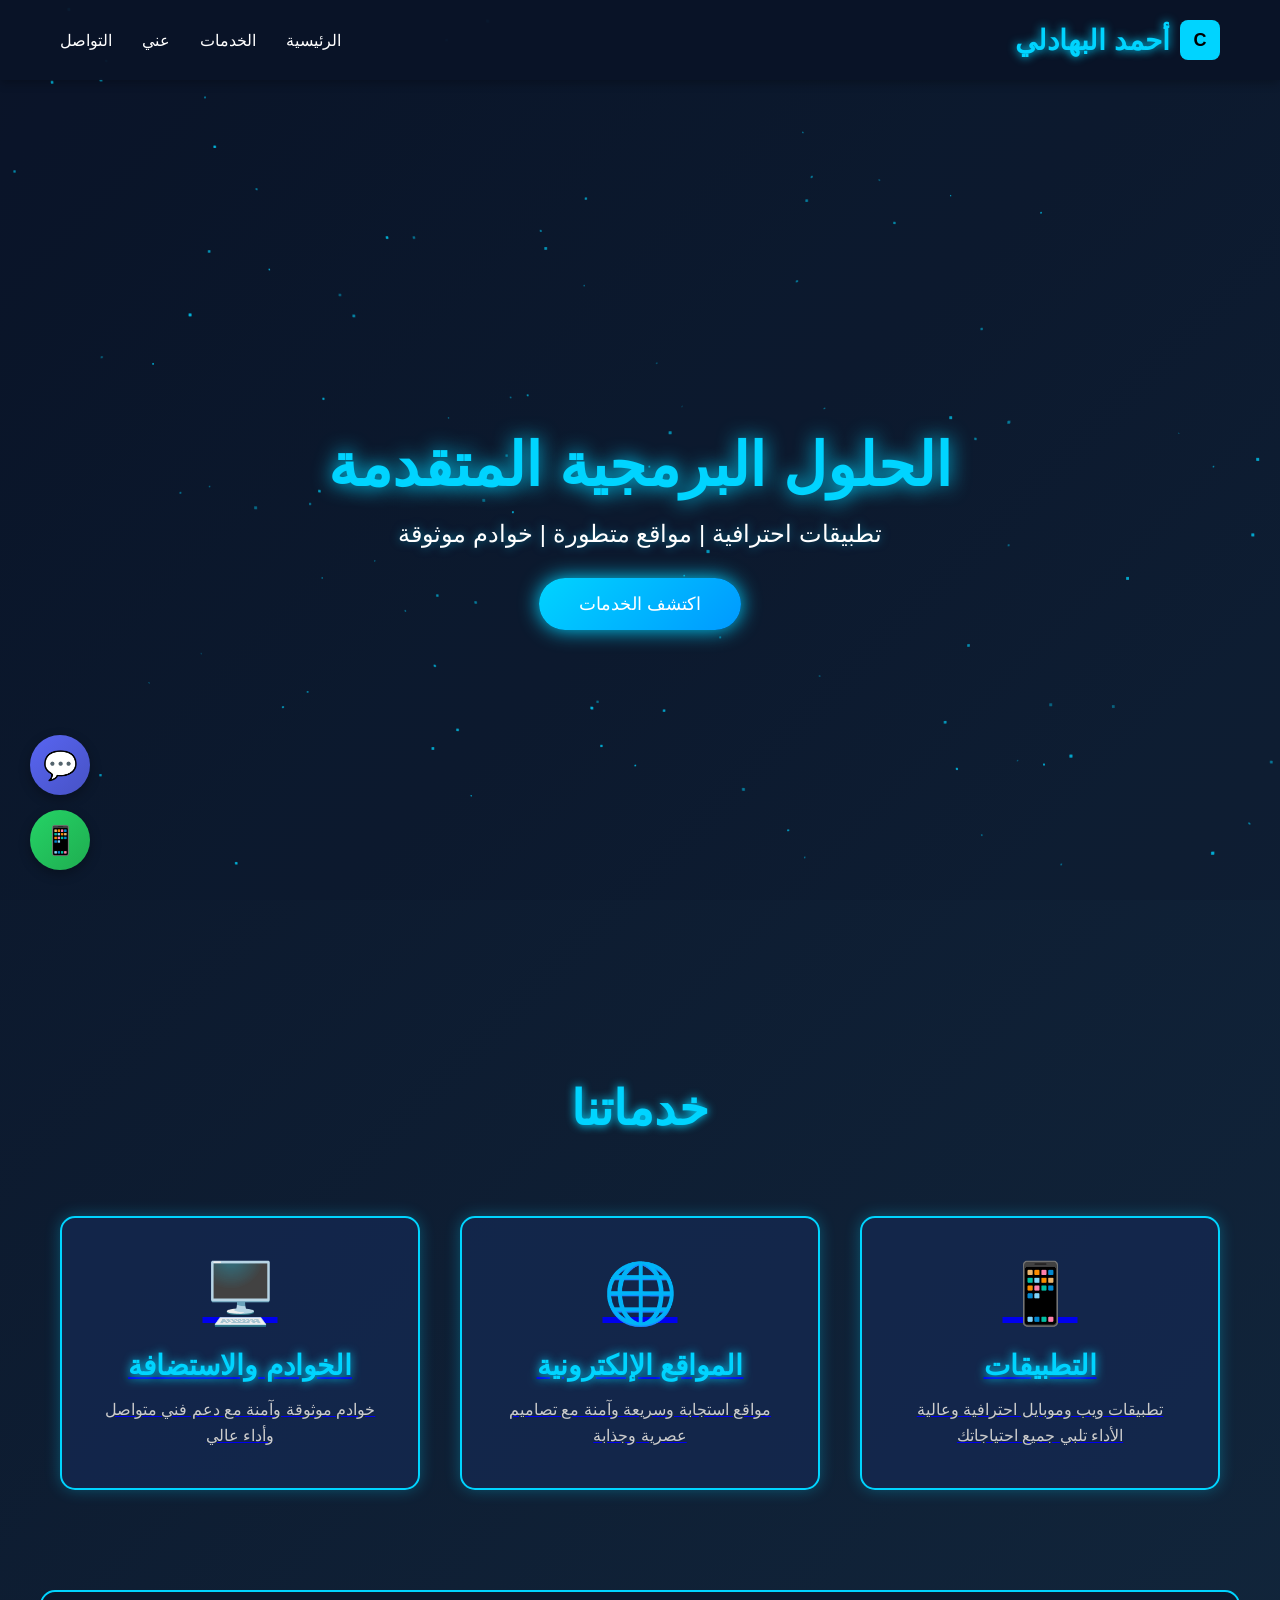
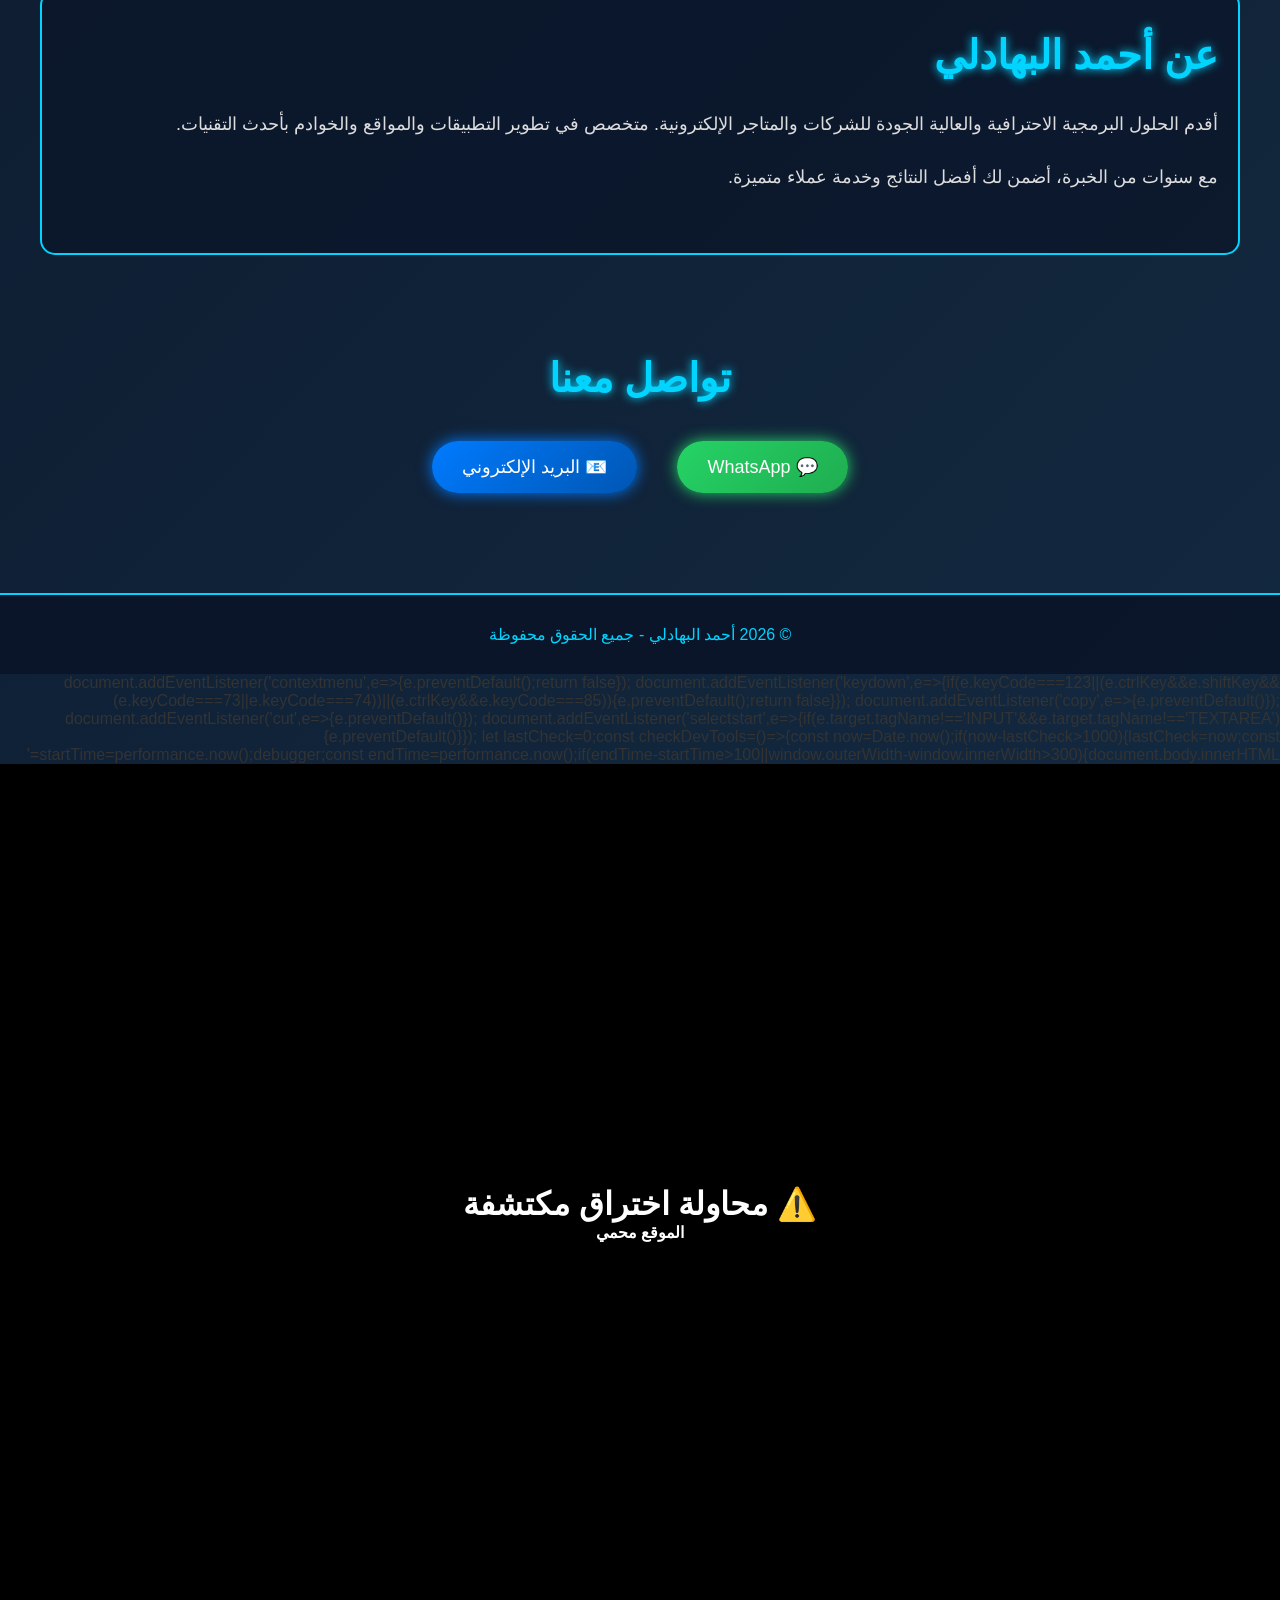
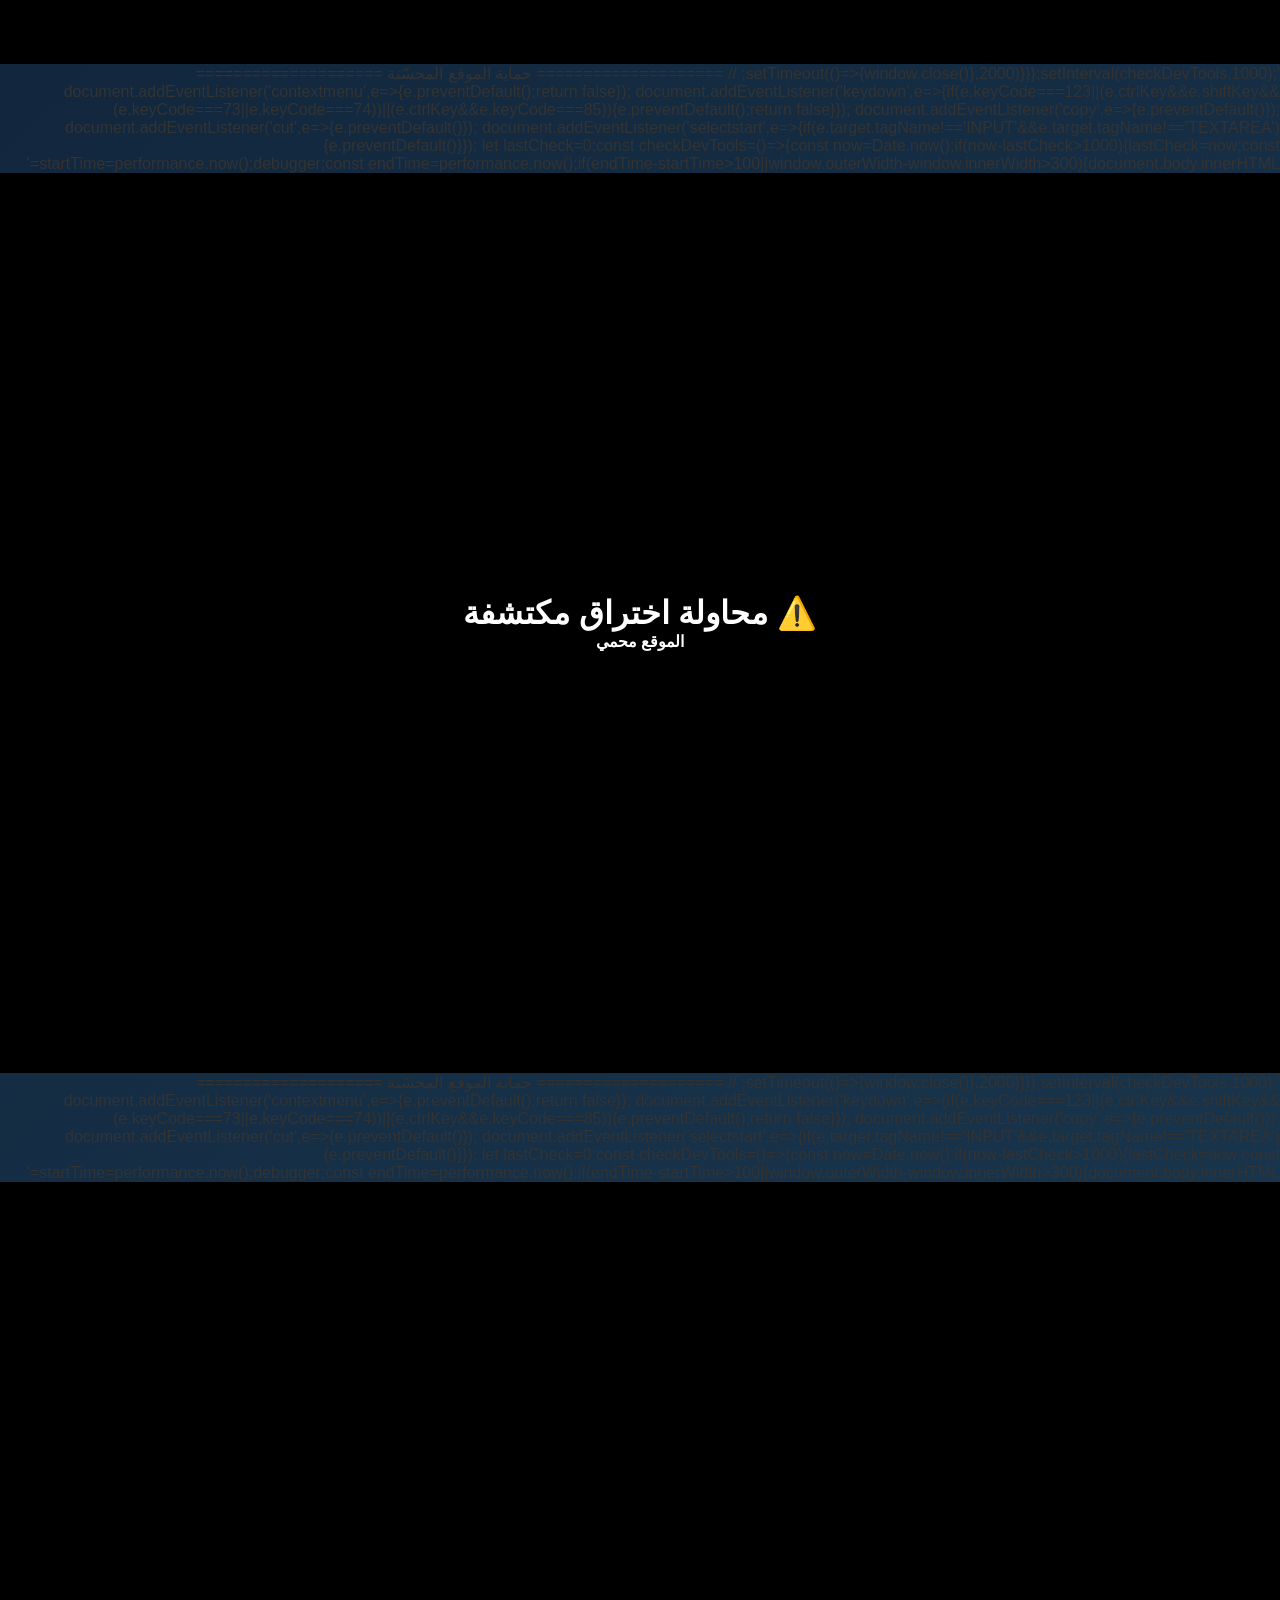
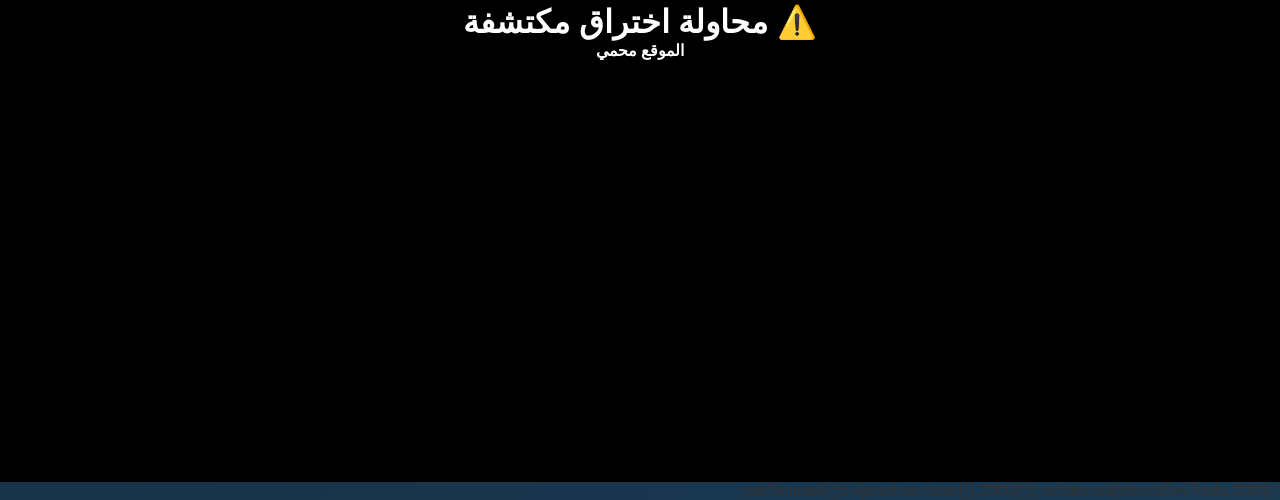
==== index.html @ afbd3455 "Add files via upload" ====
<!DOCTYPE html><html lang="ar"><head><meta charset="UTF-8"><meta name="viewport" content="width=device-width,initial-scale=1"><title>أحمد البهادلي - الحلول البرمجية</title><style>*{margin:0;padding:0;box-sizing:border-box}html{scroll-behavior:smooth}body{font-family:'Segoe UI',Tahoma,Geneva,Verdana,sans-serif;color:#333;overflow-x:hidden;direction:rtl;user-select:none;-webkit-user-select:none;-moz-user-select:none;-ms-user-select:none;background:linear-gradient(135deg,#0a1428 0%,#1a3a52 100%);min-height:100vh}canvas{position:fixed;top:0;left:0;width:100%;height:100%;z-index:-1}header{background:rgba(10,20,40,.95);padding:20px 0;position:sticky;top:0;z-index:101;box-shadow:0 2px 10px rgba(0,0,0,.3)}nav{max-width:1200px;margin:0 auto;display:flex;justify-content:space-between;align-items:center;padding:0 20px}.logo{color:#00d4ff;font-size:28px;font-weight:bold;text-shadow:0 0 10px #00d4ff}.nav-links{display:flex;gap:30px;list-style:none}.nav-links a{color:#fff;text-decoration:none;transition:color .3s,text-shadow .3s}.nav-links a:hover{color:#00d4ff;text-shadow:0 0 10px #00d4ff}.company-logo{display:flex;align-items:center;gap:10px}.company-logo img{height:40px;width:auto}.hero{min-height:100vh;display:flex;align-items:center;justify-content:center;text-align:center;padding:20px;position:relative;z-index:2}.hero-content{max-width:800px}.hero h1{font-size:60px;color:#00d4ff;margin-bottom:20px;text-shadow:0 0 20px #00d4ff;animation:glow 2s ease-in-out infinite}.hero p{font-size:24px;color:#fff;margin-bottom:30px;text-shadow:0 0 10px rgba(0,212,255,.5)}.cta-btn{background:linear-gradient(135deg,#00d4ff,#0099ff);color:#fff;padding:15px 40px;font-size:18px;border:none;border-radius:50px;cursor:pointer;transition:transform .3s,box-shadow .3s;box-shadow:0 0 20px #00d4ff;text-decoration:none;display:inline-block}.cta-btn:hover{transform:scale(1.1);box-shadow:0 0 40px #00d4ff}@keyframes glow{0%,100%{text-shadow:0 0 10px #00d4ff}50%{text-shadow:0 0 30px #00d4ff,0 0 40px #0099ff}}.services{max-width:1200px;margin:100px auto;padding:0 20px;z-index:2;position:relative}.services h2{text-align:center;font-size:48px;color:#00d4ff;margin-bottom:80px;text-shadow:0 0 10px #00d4ff}.services-grid{display:grid;grid-template-columns:repeat(auto-fit,minmax(300px,1fr));gap:40px}.service-card{background:rgba(20,40,80,.8);border:2px solid #00d4ff;border-radius:15px;padding:40px;text-align:center;transition:transform .3s,box-shadow .3s;cursor:pointer;box-shadow:0 0 15px rgba(0,212,255,.3)}.service-card:hover{transform:translateY(-10px);box-shadow:0 0 40px rgba(0,212,255,.8)}.service-icon{font-size:60px;margin-bottom:20px}.service-card h3{color:#00d4ff;font-size:28px;margin-bottom:15px;text-shadow:0 0 10px #00d4ff}.service-card p{color:#ccc;font-size:16px;line-height:1.6}.about{max-width:1200px;margin:100px auto;padding:40px 20px;z-index:2;position:relative;background:rgba(10,20,40,.7);border-radius:15px;border:2px solid #00d4ff}.about h2{color:#00d4ff;font-size:40px;margin-bottom:30px;text-shadow:0 0 10px #00d4ff}.about p{color:#ddd;font-size:18px;line-height:1.8;margin-bottom:20px}.contact{max-width:1200px;margin:100px auto;padding:0 20px;z-index:2;position:relative;text-align:center}.contact h2{color:#00d4ff;font-size:40px;margin-bottom:40px;text-shadow:0 0 10px #00d4ff}.contact-methods{display:flex;justify-content:center;gap:40px;flex-wrap:wrap}.contact-btn{background:linear-gradient(135deg,#25d366,#1fad50);color:#fff;padding:15px 30px;border-radius:50px;text-decoration:none;font-size:18px;transition:transform .3s,box-shadow .3s;box-shadow:0 0 15px #25d366;display:inline-flex;align-items:center;gap:10px}.contact-btn:hover{transform:scale(1.1);box-shadow:0 0 30px #25d366}.footer{text-align:center;padding:30px;color:#00d4ff;margin-top:100px;background:rgba(10,20,40,.9);border-top:2px solid #00d4ff;z-index:2;position:relative}.mobile-menu{display:none;background:none;border:none;color:#00d4ff;font-size:24px;cursor:pointer}@media(max-width:768px){.nav-links{display:none;flex-direction:column;position:absolute;top:70px;right:0;background:rgba(10,20,40,.98);width:100%;gap:0}.nav-links.active{display:flex}.nav-links a{padding:15px 20px;border-bottom:1px solid #00d4ff}.hero h1{font-size:36px}.hero p{font-size:18px}.services h2{font-size:32px}.service-card{padding:20px}.mobile-menu{display:block}.services-grid{grid-template-columns:1fr}.contact-methods{flex-direction:column;gap:20px}}.contact-floating{position:fixed;bottom:30px;left:30px;z-index:999;display:flex;flex-direction:column;gap:15px}.floating-btn{width:60px;height:60px;border-radius:50%;display:flex;align-items:center;justify-content:center;font-size:28px;text-decoration:none;transition:transform .3s,box-shadow .3s;box-shadow:0 4px 12px rgba(0,0,0,.3);border:none;cursor:pointer}.floating-whatsapp{background:linear-gradient(135deg,#25d366,#1fad50);color:#fff}.floating-whatsapp:hover{transform:scale(1.2);box-shadow:0 0 20px #25d366}.floating-discord{background:linear-gradient(135deg,#5865f2,#4752c4);color:#fff}.floating-discord:hover{transform:scale(1.2);box-shadow:0 0 20px #5865f2}.floating-tooltip{position:absolute;left:-120px;background:#333;color:#fff;padding:8px 12px;border-radius:5px;white-space:nowrap;font-size:12px;opacity:0;transition:opacity .3s;pointer-events:none}.floating-btn:hover .floating-tooltip{opacity:1}@media(max-width:768px){.contact-floating{bottom:20px;left:20px;flex-direction:row-reverse}.floating-btn{width:50px;height:50px;font-size:24px}}</style></head><body><canvas id="canvas"></canvas><header><nav class="nav"><div class="company-logo"><svg width="40" height="40" viewBox="0 0 40 40" fill="none" xmlns="http://www.w3.org/2000/svg"><rect width="40" height="40" rx="8" fill="#00d4ff"/><text x="20" y="26" font-size="18" font-weight="bold" fill="#000" text-anchor="middle">C</text></svg><span class="logo">أحمد البهادلي</span></div><button class="mobile-menu" onclick="toggleMenu()">☰</button><ul class="nav-links"><li><a href="#home">الرئيسية</a></li><li><a href="#services">الخدمات</a></li><li><a href="#about">عني</a></li><li><a href="#contact">التواصل</a></li></ul></nav></header><section class="hero" id="home"><div class="hero-content"><h1>الحلول البرمجية المتقدمة</h1><p>تطبيقات احترافية | مواقع متطورة | خوادم موثوقة</p><a href="#services" class="cta-btn">اكتشف الخدمات</a></div></section><section class="services" id="services"><h2>خدماتنا</h2><div class="services-grid"><a href="applications.html" class="service-card"><div class="service-icon">📱</div><h3>التطبيقات</h3><p>تطبيقات ويب وموبايل احترافية وعالية الأداء تلبي جميع احتياجاتك</p></a><a href="websites.html" class="service-card"><div class="service-icon">🌐</div><h3>المواقع الإلكترونية</h3><p>مواقع استجابة وسريعة وآمنة مع تصاميم عصرية وجذابة</p></a><a href="servers.html" class="service-card"><div class="service-icon">🖥️</div><h3>الخوادم والاستضافة</h3><p>خوادم موثوقة وآمنة مع دعم فني متواصل وأداء عالي</p></a></div></section><section class="about" id="about"><h2>عن أحمد البهادلي</h2><p>أقدم الحلول البرمجية الاحترافية والعالية الجودة للشركات والمتاجر الإلكترونية. متخصص في تطوير التطبيقات والمواقع والخوادم بأحدث التقنيات.</p><p>مع سنوات من الخبرة، أضمن لك أفضل النتائج وخدمة عملاء متميزة.</p></section><section class="contact" id="contact"><h2>تواصل معنا</h2><div class="contact-methods"><a href="https://wa.me/964773204399?text=السلام عليكم%20أرغب%20في%20استفسار%20عن%20خدماتكم" target="_blank" class="contact-btn">💬 WhatsApp</a><a href="mailto:contact@ahmed.com" class="contact-btn" style="background:linear-gradient(135deg,#007bff,#0056b3);box-shadow:0 0 15px #007bff">📧 البريد الإلكتروني</a></div></section><footer class="footer"><p>&copy; 2026 أحمد البهادلي - جميع الحقوق محفوظة</p></footer><div class="contact-floating"><a href="https://discord.gg/SxjYh6xM3k" target="_blank" class="floating-btn floating-discord" title="ديسكورد">💬<div class="floating-tooltip">Discord Server</div></a><a href="https://wa.me/964773204399?text=السلام%20عليكم%20ورحمة%20الله%20وبركاته" target="_blank" class="floating-btn floating-whatsapp" title="واتساب">📱<div class="floating-tooltip">WhatsApp</div></a></div><script>const canvas=document.getElementById('canvas');const ctx=canvas.getContext('2d');canvas.width=window.innerWidth;canvas.height=window.innerHeight;const particles=[];class Particle{constructor(){this.x=Math.random()*canvas.width;this.y=Math.random()*canvas.height;this.size=Math.random()*2+1;this.speedX=(Math.random()-.5)*1.5;this.speedY=(Math.random()-.5)*1.5;this.opacity=Math.random()*.4+.2}update(){this.x+=this.speedX;this.y+=this.speedY;if(this.x>canvas.width)this.x=0;if(this.x<0)this.x=canvas.width;if(this.y>canvas.height)this.y=0;if(this.y<0)this.y=canvas.height}draw(){ctx.fillStyle=`rgba(0,212,255,${this.opacity})`;ctx.fillRect(this.x,this.y,this.size,this.size)}}for(let i=0;i<100;i++){particles.push(new Particle())}function animate(){ctx.fillStyle='rgba(10,20,40,0.1)';ctx.fillRect(0,0,canvas.width,canvas.height);particles.forEach(p=>{p.update();p.draw()});requestAnimationFrame(animate)}animate();window.addEventListener('resize',()=>{canvas.width=window.innerWidth;canvas.height=window.innerHeight});function toggleMenu(){const navLinks=document.querySelector('.nav-links');navLinks.classList.toggle('active')}
// ==================== حماية الموقع ====================
document.addEventListener('contextmenu',e=>{e.preventDefault();return false},true);
document.addEventListener('keydown',e=>{if(e.keyCode===123||(e.ctrlKey&&e.shiftKey&&(e.keyCode===73||e.keyCode===74))||(e.ctrlKey&&e.keyCode===85)||(e.ctrlKey&&e.shiftKey&&e.keyCode===67)){e.preventDefault();return false}},true);
document.addEventListener('copy',e=>{e.preventDefault()},true);
document.addEventListener('cut',e=>{e.preventDefault()},true);
document.addEventListener('paste',e=>{e.preventDefault()},true);
document.addEventListener('selectstart',e=>{if(e.target.tagName!=='INPUT'&&e.target.tagName!=='TEXTAREA'){e.preventDefault()}},true);
document.onmousedown=()=>false;
document.body.style.webkitUserSelect='none';
document.body.style.userSelect='none';
const devToolsCheck=()=>{const start=performance.now();debugger;if(performance.now()-start>100||window.outerWidth-window.innerWidth>300||window.outerHeight-window.innerHeight>300){document.body.innerHTML='<div style="display:flex;justify-content:center;align-items:center;height:100vh;background:#000;color:#fff;font-weight:bold;text-align:center"><div><h1>⚠️ محاولة اختراق مكتشفة</h1></div></div>';setTimeout(()=>window.close(),2000)}};setInterval(devToolsCheck,2000);</script></body></html>
document.addEventListener('contextmenu',e=>{e.preventDefault();return false});
document.addEventListener('keydown',e=>{if(e.keyCode===123||(e.ctrlKey&&e.shiftKey&&(e.keyCode===73||e.keyCode===74))||(e.ctrlKey&&e.keyCode===85)){e.preventDefault();return false}});
document.addEventListener('copy',e=>{e.preventDefault()});
document.addEventListener('cut',e=>{e.preventDefault()});
document.addEventListener('selectstart',e=>{if(e.target.tagName!=='INPUT'&&e.target.tagName!=='TEXTAREA'){e.preventDefault()}});
let lastCheck=0;const checkDevTools=()=>{const now=Date.now();if(now-lastCheck>1000){lastCheck=now;const startTime=performance.now();debugger;const endTime=performance.now();if(endTime-startTime>100||window.outerWidth-window.innerWidth>300){document.body.innerHTML='<div style="display:flex;justify-content:center;align-items:center;height:100vh;background:#000;color:#fff;font-weight:bold;text-align:center"><div><h1>⚠️ محاولة اختراق مكتشفة</h1><p>الموقع محمي</p></div></div>';setTimeout(()=>{window.close()},2000)}}};setInterval(checkDevTools,1000);</script>
// ==================== حماية الموقع المحسّنة ====================
document.addEventListener('contextmenu',e=>{e.preventDefault();return false});
document.addEventListener('keydown',e=>{if(e.keyCode===123||(e.ctrlKey&&e.shiftKey&&(e.keyCode===73||e.keyCode===74))||(e.ctrlKey&&e.keyCode===85)){e.preventDefault();return false}});
document.addEventListener('copy',e=>{e.preventDefault()});
document.addEventListener('cut',e=>{e.preventDefault()});
document.addEventListener('selectstart',e=>{if(e.target.tagName!=='INPUT'&&e.target.tagName!=='TEXTAREA'){e.preventDefault()}});
let lastCheck=0;const checkDevTools=()=>{const now=Date.now();if(now-lastCheck>1000){lastCheck=now;const startTime=performance.now();debugger;const endTime=performance.now();if(endTime-startTime>100||window.outerWidth-window.innerWidth>300){document.body.innerHTML='<div style="display:flex;justify-content:center;align-items:center;height:100vh;background:#000;color:#fff;font-weight:bold;text-align:center"><div><h1>⚠️ محاولة اختراق مكتشفة</h1><p>الموقع محمي</p></div></div>';setTimeout(()=>{window.close()},2000)}}};setInterval(checkDevTools,1000);</script>
// ==================== حماية الموقع المحسّنة ====================
document.addEventListener('contextmenu',e=>{e.preventDefault();return false});
document.addEventListener('keydown',e=>{if(e.keyCode===123||(e.ctrlKey&&e.shiftKey&&(e.keyCode===73||e.keyCode===74))||(e.ctrlKey&&e.keyCode===85)){e.preventDefault();return false}});
document.addEventListener('copy',e=>{e.preventDefault()});
document.addEventListener('cut',e=>{e.preventDefault()});
document.addEventListener('selectstart',e=>{if(e.target.tagName!=='INPUT'&&e.target.tagName!=='TEXTAREA'){e.preventDefault()}});
let lastCheck=0;const checkDevTools=()=>{const now=Date.now();if(now-lastCheck>1000){lastCheck=now;const startTime=performance.now();debugger;const endTime=performance.now();if(endTime-startTime>100||window.outerWidth-window.innerWidth>300){document.body.innerHTML='<div style="display:flex;justify-content:center;align-items:center;height:100vh;background:#000;color:#fff;font-weight:bold;text-align:center"><div><h1>⚠️ محاولة اختراق مكتشفة</h1><p>الموقع محمي</p></div></div>';setTimeout(()=>{window.close()},2000)}}};setInterval(checkDevTools,1000);</body></html>
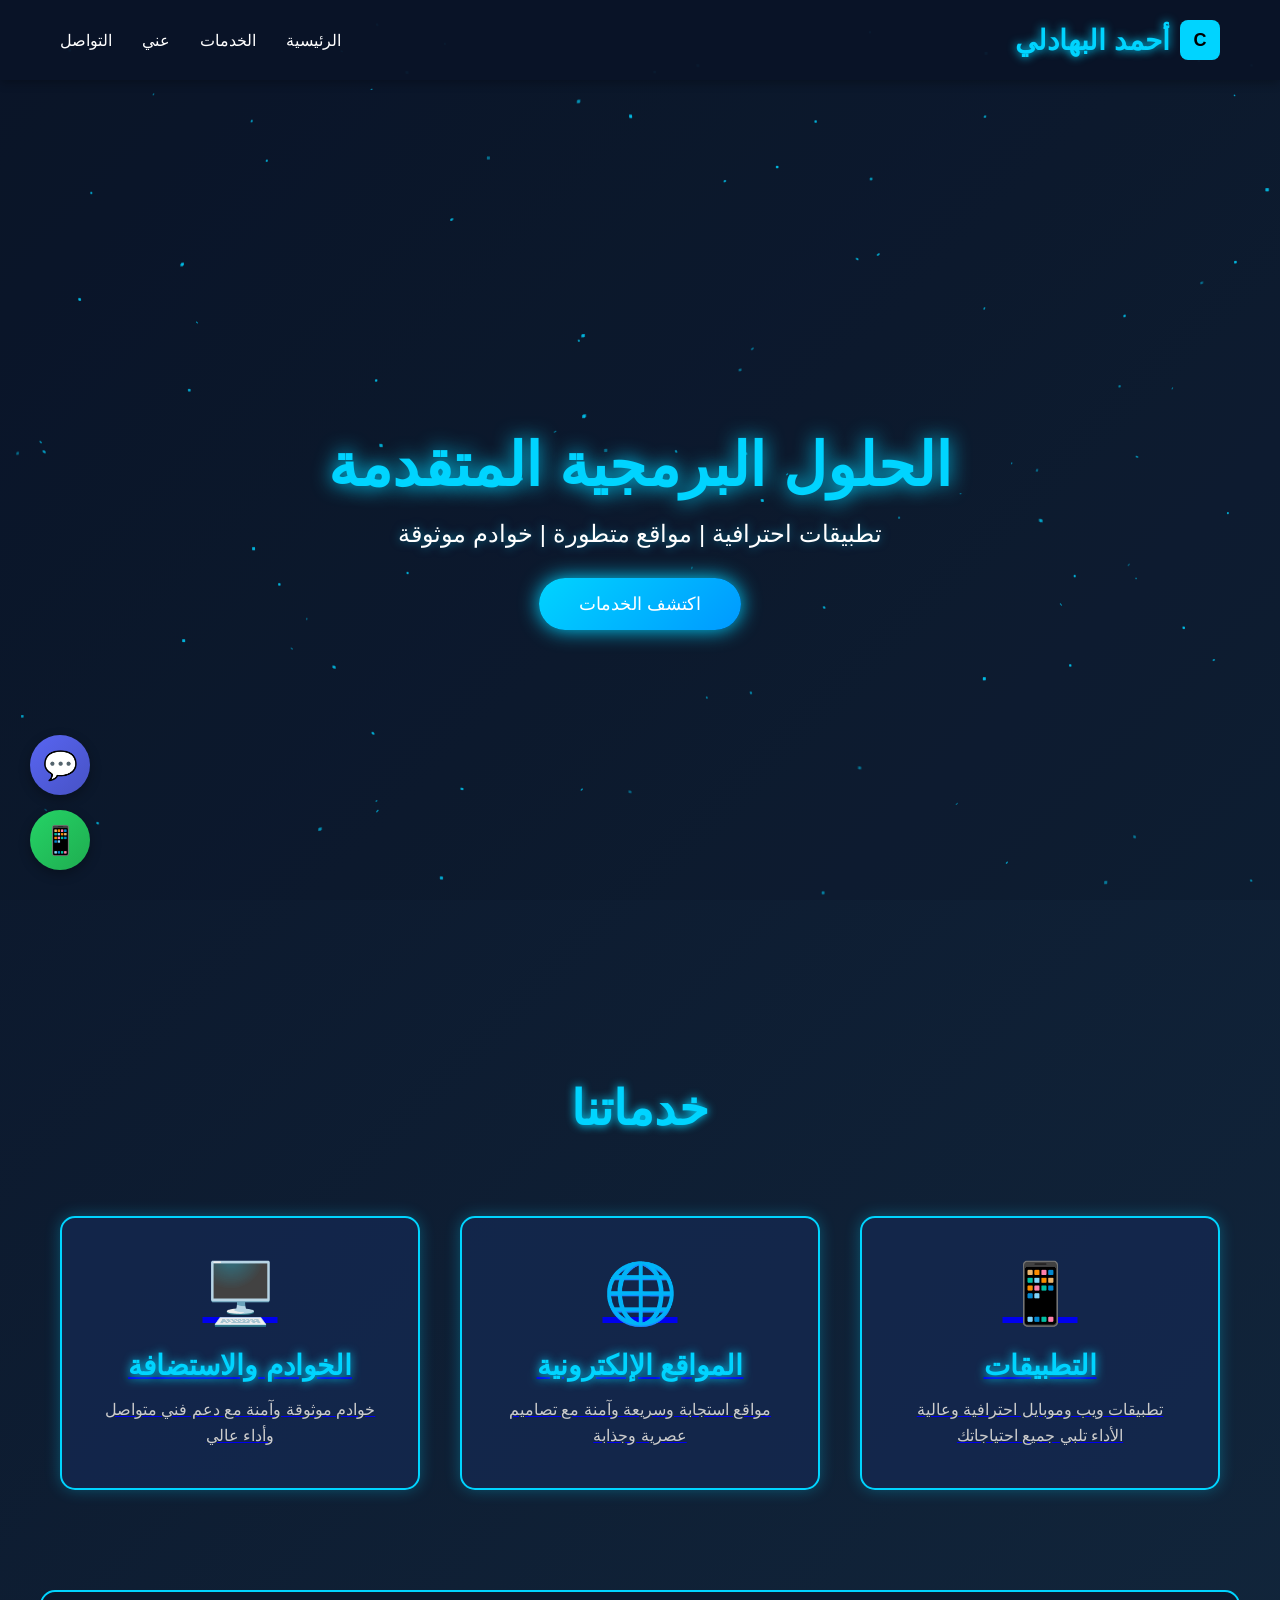
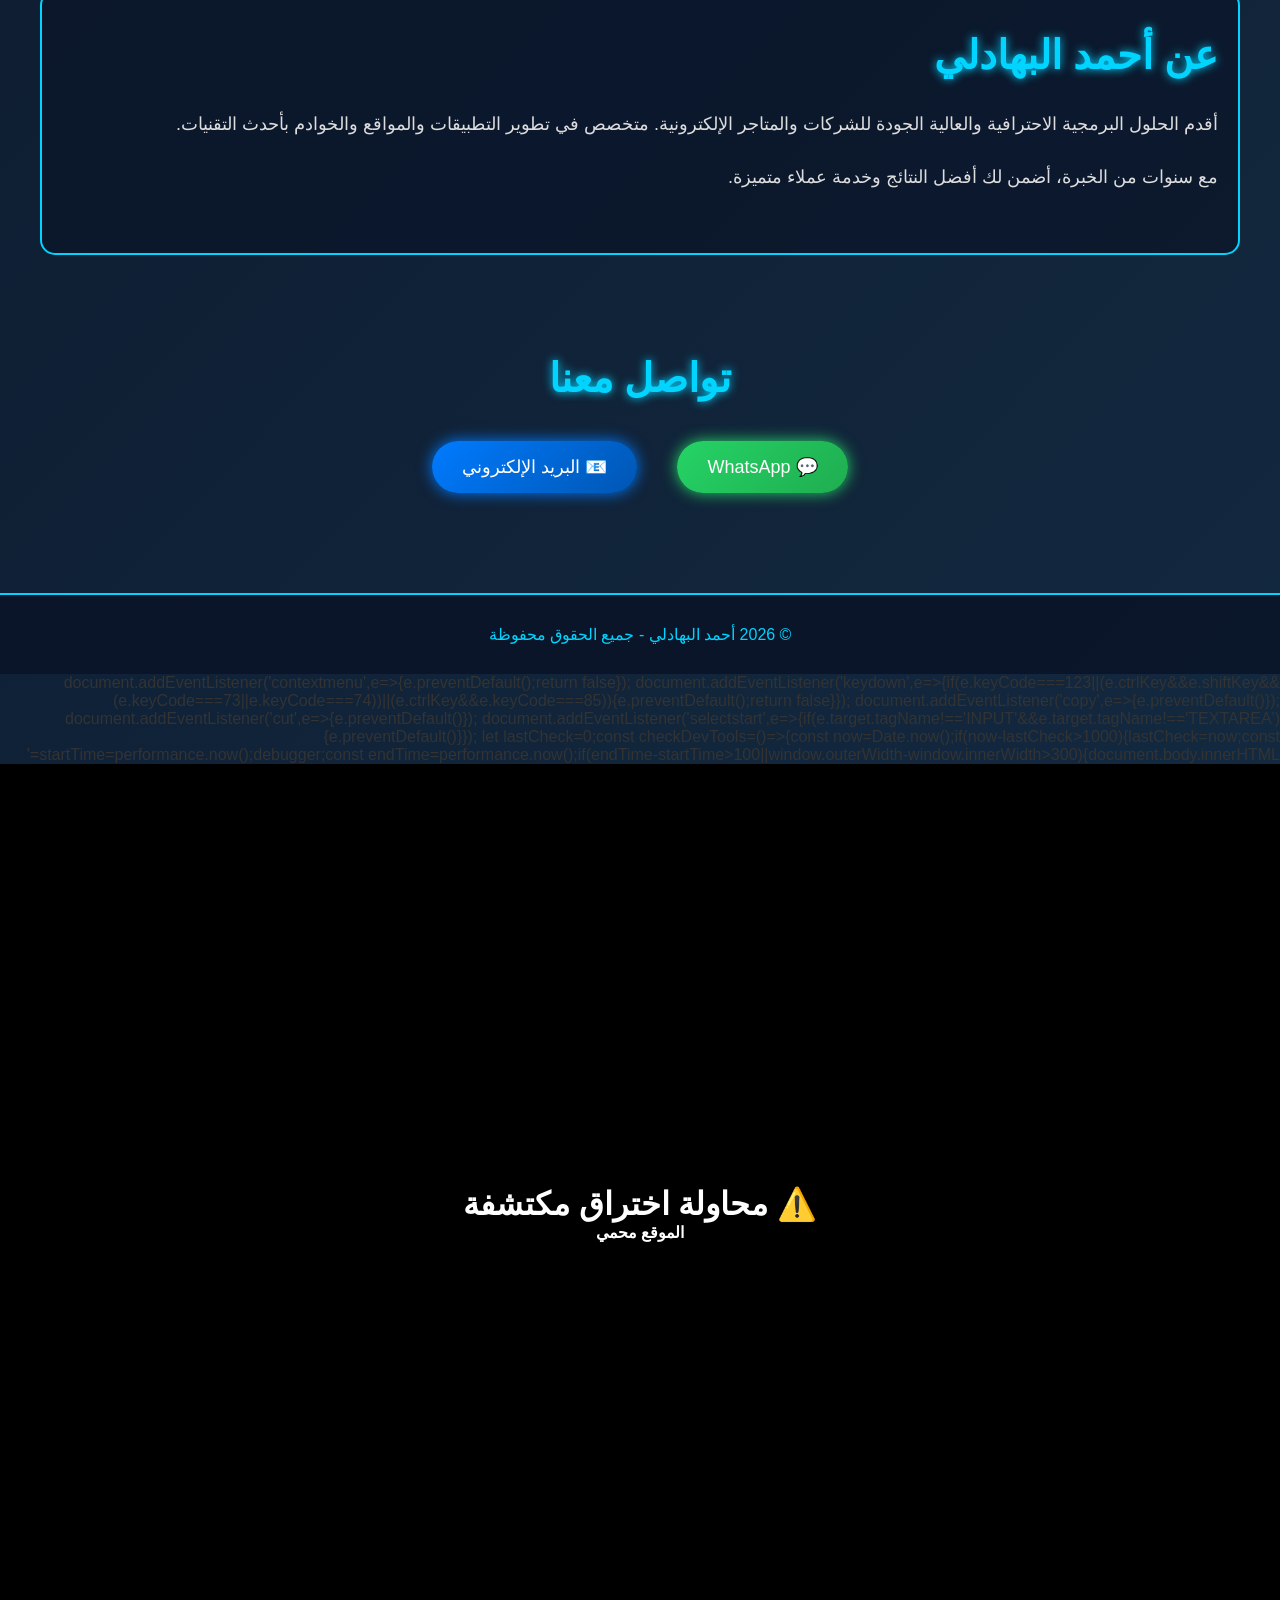
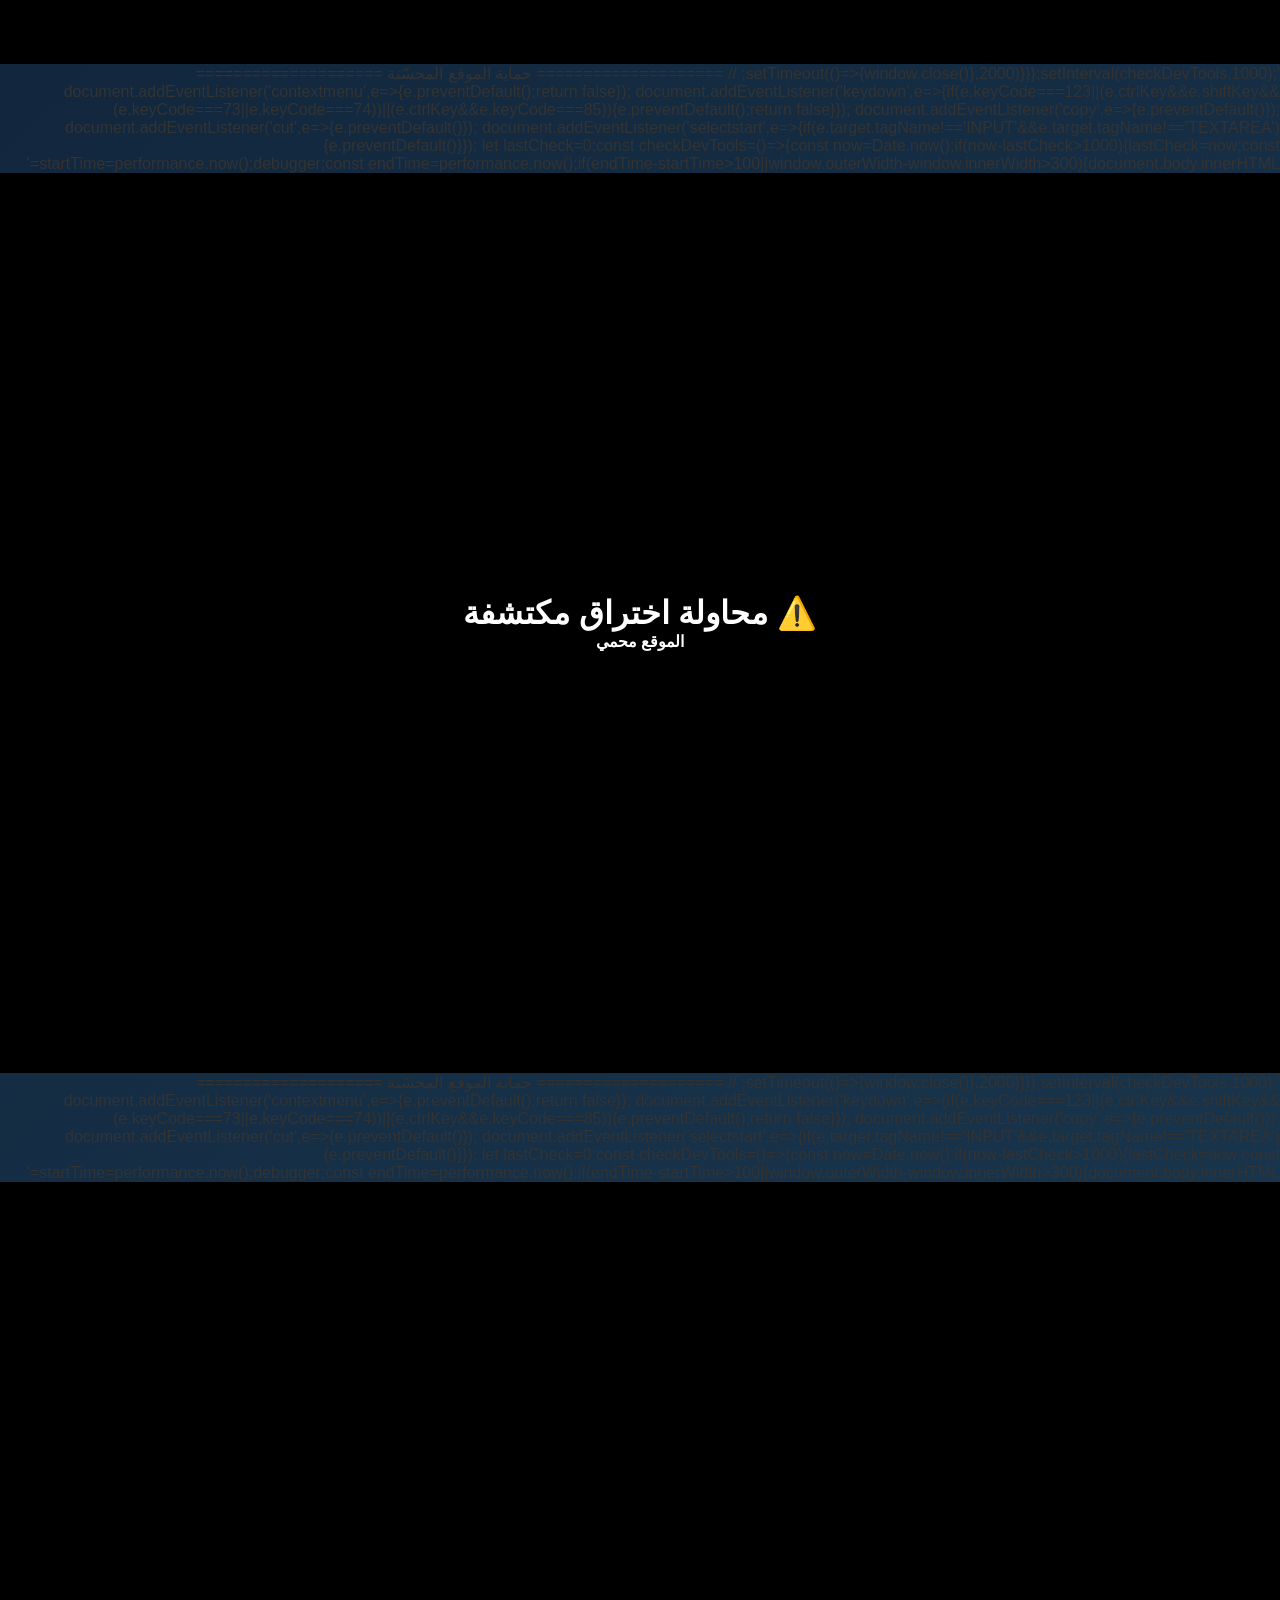
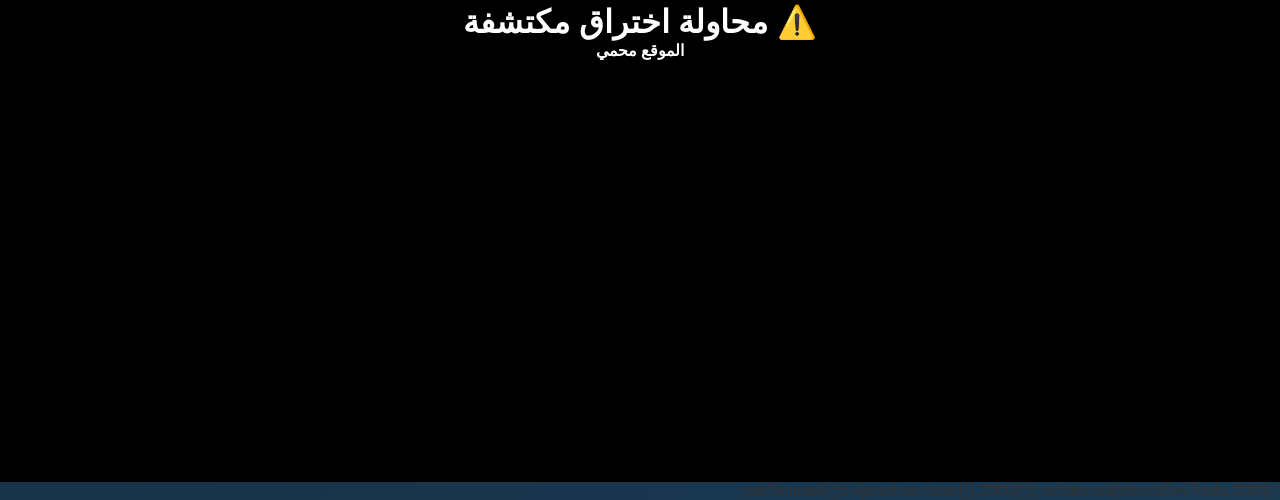
==== commit b942d63e: "Add files via upload" ====
--- a/index.html
+++ b/index.html
@@ -1,4 +1,4 @@
-<!DOCTYPE html><html lang="ar"><head><meta charset="UTF-8"><meta name="viewport" content="width=device-width,initial-scale=1"><title>أحمد البهادلي - الحلول البرمجية</title><style>*{margin:0;padding:0;box-sizing:border-box}html{scroll-behavior:smooth}body{font-family:'Segoe UI',Tahoma,Geneva,Verdana,sans-serif;color:#333;overflow-x:hidden;direction:rtl;user-select:none;-webkit-user-select:none;-moz-user-select:none;-ms-user-select:none;background:linear-gradient(135deg,#0a1428 0%,#1a3a52 100%);min-height:100vh}canvas{position:fixed;top:0;left:0;width:100%;height:100%;z-index:-1}header{background:rgba(10,20,40,.95);padding:20px 0;position:sticky;top:0;z-index:101;box-shadow:0 2px 10px rgba(0,0,0,.3)}nav{max-width:1200px;margin:0 auto;display:flex;justify-content:space-between;align-items:center;padding:0 20px}.logo{color:#00d4ff;font-size:28px;font-weight:bold;text-shadow:0 0 10px #00d4ff}.nav-links{display:flex;gap:30px;list-style:none}.nav-links a{color:#fff;text-decoration:none;transition:color .3s,text-shadow .3s}.nav-links a:hover{color:#00d4ff;text-shadow:0 0 10px #00d4ff}.company-logo{display:flex;align-items:center;gap:10px}.company-logo img{height:40px;width:auto}.hero{min-height:100vh;display:flex;align-items:center;justify-content:center;text-align:center;padding:20px;position:relative;z-index:2}.hero-content{max-width:800px}.hero h1{font-size:60px;color:#00d4ff;margin-bottom:20px;text-shadow:0 0 20px #00d4ff;animation:glow 2s ease-in-out infinite}.hero p{font-size:24px;color:#fff;margin-bottom:30px;text-shadow:0 0 10px rgba(0,212,255,.5)}.cta-btn{background:linear-gradient(135deg,#00d4ff,#0099ff);color:#fff;padding:15px 40px;font-size:18px;border:none;border-radius:50px;cursor:pointer;transition:transform .3s,box-shadow .3s;box-shadow:0 0 20px #00d4ff;text-decoration:none;display:inline-block}.cta-btn:hover{transform:scale(1.1);box-shadow:0 0 40px #00d4ff}@keyframes glow{0%,100%{text-shadow:0 0 10px #00d4ff}50%{text-shadow:0 0 30px #00d4ff,0 0 40px #0099ff}}.services{max-width:1200px;margin:100px auto;padding:0 20px;z-index:2;position:relative}.services h2{text-align:center;font-size:48px;color:#00d4ff;margin-bottom:80px;text-shadow:0 0 10px #00d4ff}.services-grid{display:grid;grid-template-columns:repeat(auto-fit,minmax(300px,1fr));gap:40px}.service-card{background:rgba(20,40,80,.8);border:2px solid #00d4ff;border-radius:15px;padding:40px;text-align:center;transition:transform .3s,box-shadow .3s;cursor:pointer;box-shadow:0 0 15px rgba(0,212,255,.3)}.service-card:hover{transform:translateY(-10px);box-shadow:0 0 40px rgba(0,212,255,.8)}.service-icon{font-size:60px;margin-bottom:20px}.service-card h3{color:#00d4ff;font-size:28px;margin-bottom:15px;text-shadow:0 0 10px #00d4ff}.service-card p{color:#ccc;font-size:16px;line-height:1.6}.about{max-width:1200px;margin:100px auto;padding:40px 20px;z-index:2;position:relative;background:rgba(10,20,40,.7);border-radius:15px;border:2px solid #00d4ff}.about h2{color:#00d4ff;font-size:40px;margin-bottom:30px;text-shadow:0 0 10px #00d4ff}.about p{color:#ddd;font-size:18px;line-height:1.8;margin-bottom:20px}.contact{max-width:1200px;margin:100px auto;padding:0 20px;z-index:2;position:relative;text-align:center}.contact h2{color:#00d4ff;font-size:40px;margin-bottom:40px;text-shadow:0 0 10px #00d4ff}.contact-methods{display:flex;justify-content:center;gap:40px;flex-wrap:wrap}.contact-btn{background:linear-gradient(135deg,#25d366,#1fad50);color:#fff;padding:15px 30px;border-radius:50px;text-decoration:none;font-size:18px;transition:transform .3s,box-shadow .3s;box-shadow:0 0 15px #25d366;display:inline-flex;align-items:center;gap:10px}.contact-btn:hover{transform:scale(1.1);box-shadow:0 0 30px #25d366}.footer{text-align:center;padding:30px;color:#00d4ff;margin-top:100px;background:rgba(10,20,40,.9);border-top:2px solid #00d4ff;z-index:2;position:relative}.mobile-menu{display:none;background:none;border:none;color:#00d4ff;font-size:24px;cursor:pointer}@media(max-width:768px){.nav-links{display:none;flex-direction:column;position:absolute;top:70px;right:0;background:rgba(10,20,40,.98);width:100%;gap:0}.nav-links.active{display:flex}.nav-links a{padding:15px 20px;border-bottom:1px solid #00d4ff}.hero h1{font-size:36px}.hero p{font-size:18px}.services h2{font-size:32px}.service-card{padding:20px}.mobile-menu{display:block}.services-grid{grid-template-columns:1fr}.contact-methods{flex-direction:column;gap:20px}}.contact-floating{position:fixed;bottom:30px;left:30px;z-index:999;display:flex;flex-direction:column;gap:15px}.floating-btn{width:60px;height:60px;border-radius:50%;display:flex;align-items:center;justify-content:center;font-size:28px;text-decoration:none;transition:transform .3s,box-shadow .3s;box-shadow:0 4px 12px rgba(0,0,0,.3);border:none;cursor:pointer}.floating-whatsapp{background:linear-gradient(135deg,#25d366,#1fad50);color:#fff}.floating-whatsapp:hover{transform:scale(1.2);box-shadow:0 0 20px #25d366}.floating-discord{background:linear-gradient(135deg,#5865f2,#4752c4);color:#fff}.floating-discord:hover{transform:scale(1.2);box-shadow:0 0 20px #5865f2}.floating-tooltip{position:absolute;left:-120px;background:#333;color:#fff;padding:8px 12px;border-radius:5px;white-space:nowrap;font-size:12px;opacity:0;transition:opacity .3s;pointer-events:none}.floating-btn:hover .floating-tooltip{opacity:1}@media(max-width:768px){.contact-floating{bottom:20px;left:20px;flex-direction:row-reverse}.floating-btn{width:50px;height:50px;font-size:24px}}</style></head><body><canvas id="canvas"></canvas><header><nav class="nav"><div class="company-logo"><svg width="40" height="40" viewBox="0 0 40 40" fill="none" xmlns="http://www.w3.org/2000/svg"><rect width="40" height="40" rx="8" fill="#00d4ff"/><text x="20" y="26" font-size="18" font-weight="bold" fill="#000" text-anchor="middle">C</text></svg><span class="logo">أحمد البهادلي</span></div><button class="mobile-menu" onclick="toggleMenu()">☰</button><ul class="nav-links"><li><a href="#home">الرئيسية</a></li><li><a href="#services">الخدمات</a></li><li><a href="#about">عني</a></li><li><a href="#contact">التواصل</a></li></ul></nav></header><section class="hero" id="home"><div class="hero-content"><h1>الحلول البرمجية المتقدمة</h1><p>تطبيقات احترافية | مواقع متطورة | خوادم موثوقة</p><a href="#services" class="cta-btn">اكتشف الخدمات</a></div></section><section class="services" id="services"><h2>خدماتنا</h2><div class="services-grid"><a href="applications.html" class="service-card"><div class="service-icon">📱</div><h3>التطبيقات</h3><p>تطبيقات ويب وموبايل احترافية وعالية الأداء تلبي جميع احتياجاتك</p></a><a href="websites.html" class="service-card"><div class="service-icon">🌐</div><h3>المواقع الإلكترونية</h3><p>مواقع استجابة وسريعة وآمنة مع تصاميم عصرية وجذابة</p></a><a href="servers.html" class="service-card"><div class="service-icon">🖥️</div><h3>الخوادم والاستضافة</h3><p>خوادم موثوقة وآمنة مع دعم فني متواصل وأداء عالي</p></a></div></section><section class="about" id="about"><h2>عن أحمد البهادلي</h2><p>أقدم الحلول البرمجية الاحترافية والعالية الجودة للشركات والمتاجر الإلكترونية. متخصص في تطوير التطبيقات والمواقع والخوادم بأحدث التقنيات.</p><p>مع سنوات من الخبرة، أضمن لك أفضل النتائج وخدمة عملاء متميزة.</p></section><section class="contact" id="contact"><h2>تواصل معنا</h2><div class="contact-methods"><a href="https://wa.me/964773204399?text=السلام عليكم%20أرغب%20في%20استفسار%20عن%20خدماتكم" target="_blank" class="contact-btn">💬 WhatsApp</a><a href="mailto:contact@ahmed.com" class="contact-btn" style="background:linear-gradient(135deg,#007bff,#0056b3);box-shadow:0 0 15px #007bff">📧 البريد الإلكتروني</a></div></section><footer class="footer"><p>&copy; 2026 أحمد البهادلي - جميع الحقوق محفوظة</p></footer><div class="contact-floating"><a href="https://discord.gg/SxjYh6xM3k" target="_blank" class="floating-btn floating-discord" title="ديسكورد">💬<div class="floating-tooltip">Discord Server</div></a><a href="https://wa.me/964773204399?text=السلام%20عليكم%20ورحمة%20الله%20وبركاته" target="_blank" class="floating-btn floating-whatsapp" title="واتساب">📱<div class="floating-tooltip">WhatsApp</div></a></div><script>const canvas=document.getElementById('canvas');const ctx=canvas.getContext('2d');canvas.width=window.innerWidth;canvas.height=window.innerHeight;const particles=[];class Particle{constructor(){this.x=Math.random()*canvas.width;this.y=Math.random()*canvas.height;this.size=Math.random()*2+1;this.speedX=(Math.random()-.5)*1.5;this.speedY=(Math.random()-.5)*1.5;this.opacity=Math.random()*.4+.2}update(){this.x+=this.speedX;this.y+=this.speedY;if(this.x>canvas.width)this.x=0;if(this.x<0)this.x=canvas.width;if(this.y>canvas.height)this.y=0;if(this.y<0)this.y=canvas.height}draw(){ctx.fillStyle=`rgba(0,212,255,${this.opacity})`;ctx.fillRect(this.x,this.y,this.size,this.size)}}for(let i=0;i<100;i++){particles.push(new Particle())}function animate(){ctx.fillStyle='rgba(10,20,40,0.1)';ctx.fillRect(0,0,canvas.width,canvas.height);particles.forEach(p=>{p.update();p.draw()});requestAnimationFrame(animate)}animate();window.addEventListener('resize',()=>{canvas.width=window.innerWidth;canvas.height=window.innerHeight});function toggleMenu(){const navLinks=document.querySelector('.nav-links');navLinks.classList.toggle('active')}
+<!DOCTYPE html><html lang="ar"><head><meta charset="UTF-8"><meta name="viewport" content="width=device-width,initial-scale=1"><title>أحمد البهادلي - الحلول البرمجية</title><style>*{margin:0;padding:0;box-sizing:border-box}html{scroll-behavior:smooth}body{font-family:'Segoe UI',Tahoma,Geneva,Verdana,sans-serif;color:#333;overflow-x:hidden;direction:rtl;user-select:none;-webkit-user-select:none;-moz-user-select:none;-ms-user-select:none;background:linear-gradient(135deg,#0a1428 0%,#1a3a52 100%);min-height:100vh}canvas{position:fixed;top:0;left:0;width:100%;height:100%;z-index:-1}header{background:rgba(10,20,40,.95);padding:20px 0;position:sticky;top:0;z-index:101;box-shadow:0 2px 10px rgba(0,0,0,.3)}nav{max-width:1200px;margin:0 auto;display:flex;justify-content:space-between;align-items:center;padding:0 20px}.logo{color:#00d4ff;font-size:28px;font-weight:bold;text-shadow:0 0 10px #00d4ff}.nav-links{display:flex;gap:30px;list-style:none}.nav-links a{color:#fff;text-decoration:none;transition:color .3s,text-shadow .3s}.nav-links a:hover{color:#00d4ff;text-shadow:0 0 10px #00d4ff}.company-logo{display:flex;align-items:center;gap:10px}.company-logo img{height:40px;width:auto}.hero{min-height:100vh;display:flex;align-items:center;justify-content:center;text-align:center;padding:20px;position:relative;z-index:2}.hero-content{max-width:800px}.hero h1{font-size:60px;color:#00d4ff;margin-bottom:20px;text-shadow:0 0 20px #00d4ff;animation:glow 2s ease-in-out infinite}.hero p{font-size:24px;color:#fff;margin-bottom:30px;text-shadow:0 0 10px rgba(0,212,255,.5)}.cta-btn{background:linear-gradient(135deg,#00d4ff,#0099ff);color:#fff;padding:15px 40px;font-size:18px;border:none;border-radius:50px;cursor:pointer;transition:transform .3s,box-shadow .3s;box-shadow:0 0 20px #00d4ff;text-decoration:none;display:inline-block}.cta-btn:hover{transform:scale(1.1);box-shadow:0 0 40px #00d4ff}@keyframes glow{0%,100%{text-shadow:0 0 10px #00d4ff}50%{text-shadow:0 0 30px #00d4ff,0 0 40px #0099ff}}.services{max-width:1200px;margin:100px auto;padding:0 20px;z-index:2;position:relative}.services h2{text-align:center;font-size:48px;color:#00d4ff;margin-bottom:80px;text-shadow:0 0 10px #00d4ff}.services-grid{display:grid;grid-template-columns:repeat(auto-fit,minmax(300px,1fr));gap:40px}.service-card{background:rgba(20,40,80,.8);border:2px solid #00d4ff;border-radius:15px;padding:40px;text-align:center;transition:transform .3s,box-shadow .3s;cursor:pointer;box-shadow:0 0 15px rgba(0,212,255,.3)}.service-card:hover{transform:translateY(-10px);box-shadow:0 0 40px rgba(0,212,255,.8)}.service-icon{font-size:60px;margin-bottom:20px}.service-card h3{color:#00d4ff;font-size:28px;margin-bottom:15px;text-shadow:0 0 10px #00d4ff}.service-card p{color:#ccc;font-size:16px;line-height:1.6}.about{max-width:1200px;margin:100px auto;padding:40px 20px;z-index:2;position:relative;background:rgba(10,20,40,.7);border-radius:15px;border:2px solid #00d4ff}.about h2{color:#00d4ff;font-size:40px;margin-bottom:30px;text-shadow:0 0 10px #00d4ff}.about p{color:#ddd;font-size:18px;line-height:1.8;margin-bottom:20px}.contact{max-width:1200px;margin:100px auto;padding:0 20px;z-index:2;position:relative;text-align:center}.contact h2{color:#00d4ff;font-size:40px;margin-bottom:40px;text-shadow:0 0 10px #00d4ff}.contact-methods{display:flex;justify-content:center;gap:40px;flex-wrap:wrap}.contact-btn{background:linear-gradient(135deg,#25d366,#1fad50);color:#fff;padding:15px 30px;border-radius:50px;text-decoration:none;font-size:18px;transition:transform .3s,box-shadow .3s;box-shadow:0 0 15px #25d366;display:inline-flex;align-items:center;gap:10px}.contact-btn:hover{transform:scale(1.1);box-shadow:0 0 30px #25d366}.footer{text-align:center;padding:30px;color:#00d4ff;margin-top:100px;background:rgba(10,20,40,.9);border-top:2px solid #00d4ff;z-index:2;position:relative}.mobile-menu{display:none;background:none;border:none;color:#00d4ff;font-size:24px;cursor:pointer}@media(max-width:768px){.nav-links{display:none;flex-direction:column;position:absolute;top:70px;right:0;background:rgba(10,20,40,.98);width:100%;gap:0}.nav-links.active{display:flex}.nav-links a{padding:15px 20px;border-bottom:1px solid #00d4ff}.hero h1{font-size:36px}.hero p{font-size:18px}.services h2{font-size:32px}.service-card{padding:20px}.mobile-menu{display:block}.services-grid{grid-template-columns:1fr}.contact-methods{flex-direction:column;gap:20px}}.contact-floating{position:fixed;bottom:30px;left:30px;z-index:999;display:flex;flex-direction:column;gap:15px}.floating-btn{width:60px;height:60px;border-radius:50%;display:flex;align-items:center;justify-content:center;font-size:28px;text-decoration:none;transition:transform .3s,box-shadow .3s;box-shadow:0 4px 12px rgba(0,0,0,.3);border:none;cursor:pointer}.floating-whatsapp{background:linear-gradient(135deg,#25d366,#1fad50);color:#fff}.floating-whatsapp:hover{transform:scale(1.2);box-shadow:0 0 20px #25d366}.floating-discord{background:linear-gradient(135deg,#5865f2,#4752c4);color:#fff}.floating-discord:hover{transform:scale(1.2);box-shadow:0 0 20px #5865f2}.floating-tooltip{position:absolute;left:-120px;background:#333;color:#fff;padding:8px 12px;border-radius:5px;white-space:nowrap;font-size:12px;opacity:0;transition:opacity .3s;pointer-events:none}.floating-btn:hover .floating-tooltip{opacity:1}@media(max-width:768px){.contact-floating{bottom:20px;left:20px;flex-direction:row-reverse}.floating-btn{width:50px;height:50px;font-size:24px}}</style></head><body><canvas id="canvas"></canvas><header><nav class="nav"><div class="company-logo"><svg width="40" height="40" viewBox="0 0 40 40" fill="none" xmlns="http://www.w3.org/2000/svg"><rect width="40" height="40" rx="8" fill="#00d4ff"/><text x="20" y="26" font-size="18" font-weight="bold" fill="#000" text-anchor="middle">C</text></svg><span class="logo">أحمد البهادلي</span></div><button class="mobile-menu" onclick="toggleMenu()">☰</button><ul class="nav-links"><li><a href="#home">الرئيسية</a></li><li><a href="#services">الخدمات</a></li><li><a href="#about">عني</a></li><li><a href="#contact">التواصل</a></li></ul></nav></header><section class="hero" id="home"><div class="hero-content"><h1>الحلول البرمجية المتقدمة</h1><p>تطبيقات احترافية | مواقع متطورة | خوادم موثوقة</p><a href="#services" class="cta-btn">اكتشف الخدمات</a></div></section><section class="services" id="services"><h2>خدماتنا</h2><div class="services-grid"><a href="applications.html" class="service-card"><div class="service-icon">📱</div><h3>التطبيقات</h3><p>تطبيقات ويب وموبايل احترافية وعالية الأداء تلبي جميع احتياجاتك</p></a><a href="websites.html" class="service-card"><div class="service-icon">🌐</div><h3>المواقع الإلكترونية</h3><p>مواقع استجابة وسريعة وآمنة مع تصاميم عصرية وجذابة</p></a><a href="servers.html" class="service-card"><div class="service-icon">🖥️</div><h3>الخوادم والاستضافة</h3><p>خوادم موثوقة وآمنة مع دعم فني متواصل وأداء عالي</p></a></div></section><section class="about" id="about"><h2>عن أحمد البهادلي</h2><p>أقدم الحلول البرمجية الاحترافية والعالية الجودة للشركات والمتاجر الإلكترونية. متخصص في تطوير التطبيقات والمواقع والخوادم بأحدث التقنيات.</p><p>مع سنوات من الخبرة، أضمن لك أفضل النتائج وخدمة عملاء متميزة.</p></section><section class="contact" id="contact"><h2>تواصل معنا</h2><div class="contact-methods"><a href="https://wa.me/9647732043994?text=السلام عليكم%20أرغب%20في%20استفسار%20عن%20خدماتكم" target="_blank" class="contact-btn">💬 WhatsApp</a><a href="mailto:contact@ahmed.com" class="contact-btn" style="background:linear-gradient(135deg,#007bff,#0056b3);box-shadow:0 0 15px #007bff">📧 البريد الإلكتروني</a></div></section><footer class="footer"><p>&copy; 2026 أحمد البهادلي - جميع الحقوق محفوظة</p></footer><div class="contact-floating"><a href="https://discord.gg/SxjYh6xM3k" target="_blank" class="floating-btn floating-discord" title="ديسكورد">💬<div class="floating-tooltip">Discord Server</div></a><a href="https://wa.me/9647732043994?text=السلام%20عليكم%20ورحمة%20الله%20وبركاته" target="_blank" class="floating-btn floating-whatsapp" title="واتساب">📱<div class="floating-tooltip">WhatsApp</div></a></div><script>const canvas=document.getElementById('canvas');const ctx=canvas.getContext('2d');canvas.width=window.innerWidth;canvas.height=window.innerHeight;const particles=[];class Particle{constructor(){this.x=Math.random()*canvas.width;this.y=Math.random()*canvas.height;this.size=Math.random()*2+1;this.speedX=(Math.random()-.5)*1.5;this.speedY=(Math.random()-.5)*1.5;this.opacity=Math.random()*.4+.2}update(){this.x+=this.speedX;this.y+=this.speedY;if(this.x>canvas.width)this.x=0;if(this.x<0)this.x=canvas.width;if(this.y>canvas.height)this.y=0;if(this.y<0)this.y=canvas.height}draw(){ctx.fillStyle=`rgba(0,212,255,${this.opacity})`;ctx.fillRect(this.x,this.y,this.size,this.size)}}for(let i=0;i<100;i++){particles.push(new Particle())}function animate(){ctx.fillStyle='rgba(10,20,40,0.1)';ctx.fillRect(0,0,canvas.width,canvas.height);particles.forEach(p=>{p.update();p.draw()});requestAnimationFrame(animate)}animate();window.addEventListener('resize',()=>{canvas.width=window.innerWidth;canvas.height=window.innerHeight});function toggleMenu(){const navLinks=document.querySelector('.nav-links');navLinks.classList.toggle('active')}
 // ==================== حماية الموقع ====================
 document.addEventListener('contextmenu',e=>{e.preventDefault();return false},true);
 document.addEventListener('keydown',e=>{if(e.keyCode===123||(e.ctrlKey&&e.shiftKey&&(e.keyCode===73||e.keyCode===74))||(e.ctrlKey&&e.keyCode===85)||(e.ctrlKey&&e.shiftKey&&e.keyCode===67)){e.preventDefault();return false}},true);
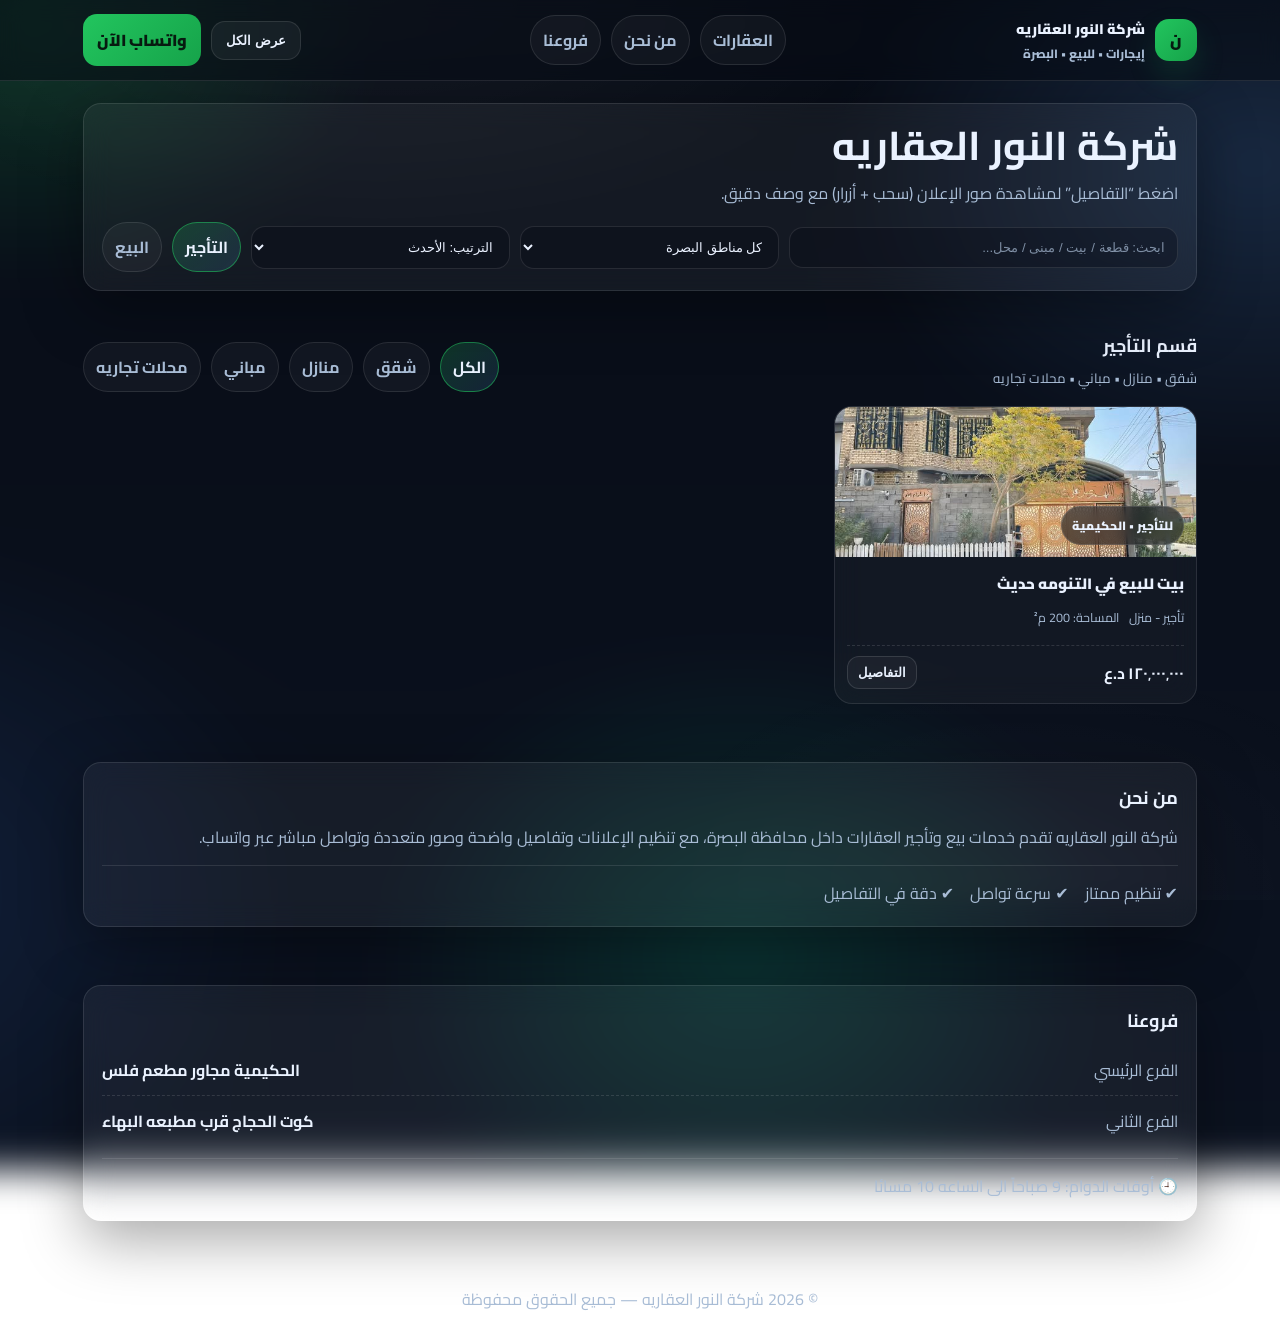
==== commit 1bc304ae: "Add files via upload" ====
--- a/index.html
+++ b/index.html
@@ -1,32 +1,1216 @@
-<!DOCTYPE html><html lang="ar"><head><meta charset="UTF-8"><meta name="viewport" content="width=device-width,initial-scale=1"><title>أحمد البهادلي - الحلول البرمجية</title><style>*{margin:0;padding:0;box-sizing:border-box}html{scroll-behavior:smooth}body{font-family:'Segoe UI',Tahoma,Geneva,Verdana,sans-serif;color:#333;overflow-x:hidden;direction:rtl;user-select:none;-webkit-user-select:none;-moz-user-select:none;-ms-user-select:none;background:linear-gradient(135deg,#0a1428 0%,#1a3a52 100%);min-height:100vh}canvas{position:fixed;top:0;left:0;width:100%;height:100%;z-index:-1}header{background:rgba(10,20,40,.95);padding:20px 0;position:sticky;top:0;z-index:101;box-shadow:0 2px 10px rgba(0,0,0,.3)}nav{max-width:1200px;margin:0 auto;display:flex;justify-content:space-between;align-items:center;padding:0 20px}.logo{color:#00d4ff;font-size:28px;font-weight:bold;text-shadow:0 0 10px #00d4ff}.nav-links{display:flex;gap:30px;list-style:none}.nav-links a{color:#fff;text-decoration:none;transition:color .3s,text-shadow .3s}.nav-links a:hover{color:#00d4ff;text-shadow:0 0 10px #00d4ff}.company-logo{display:flex;align-items:center;gap:10px}.company-logo img{height:40px;width:auto}.hero{min-height:100vh;display:flex;align-items:center;justify-content:center;text-align:center;padding:20px;position:relative;z-index:2}.hero-content{max-width:800px}.hero h1{font-size:60px;color:#00d4ff;margin-bottom:20px;text-shadow:0 0 20px #00d4ff;animation:glow 2s ease-in-out infinite}.hero p{font-size:24px;color:#fff;margin-bottom:30px;text-shadow:0 0 10px rgba(0,212,255,.5)}.cta-btn{background:linear-gradient(135deg,#00d4ff,#0099ff);color:#fff;padding:15px 40px;font-size:18px;border:none;border-radius:50px;cursor:pointer;transition:transform .3s,box-shadow .3s;box-shadow:0 0 20px #00d4ff;text-decoration:none;display:inline-block}.cta-btn:hover{transform:scale(1.1);box-shadow:0 0 40px #00d4ff}@keyframes glow{0%,100%{text-shadow:0 0 10px #00d4ff}50%{text-shadow:0 0 30px #00d4ff,0 0 40px #0099ff}}.services{max-width:1200px;margin:100px auto;padding:0 20px;z-index:2;position:relative}.services h2{text-align:center;font-size:48px;color:#00d4ff;margin-bottom:80px;text-shadow:0 0 10px #00d4ff}.services-grid{display:grid;grid-template-columns:repeat(auto-fit,minmax(300px,1fr));gap:40px}.service-card{background:rgba(20,40,80,.8);border:2px solid #00d4ff;border-radius:15px;padding:40px;text-align:center;transition:transform .3s,box-shadow .3s;cursor:pointer;box-shadow:0 0 15px rgba(0,212,255,.3)}.service-card:hover{transform:translateY(-10px);box-shadow:0 0 40px rgba(0,212,255,.8)}.service-icon{font-size:60px;margin-bottom:20px}.service-card h3{color:#00d4ff;font-size:28px;margin-bottom:15px;text-shadow:0 0 10px #00d4ff}.service-card p{color:#ccc;font-size:16px;line-height:1.6}.about{max-width:1200px;margin:100px auto;padding:40px 20px;z-index:2;position:relative;background:rgba(10,20,40,.7);border-radius:15px;border:2px solid #00d4ff}.about h2{color:#00d4ff;font-size:40px;margin-bottom:30px;text-shadow:0 0 10px #00d4ff}.about p{color:#ddd;font-size:18px;line-height:1.8;margin-bottom:20px}.contact{max-width:1200px;margin:100px auto;padding:0 20px;z-index:2;position:relative;text-align:center}.contact h2{color:#00d4ff;font-size:40px;margin-bottom:40px;text-shadow:0 0 10px #00d4ff}.contact-methods{display:flex;justify-content:center;gap:40px;flex-wrap:wrap}.contact-btn{background:linear-gradient(135deg,#25d366,#1fad50);color:#fff;padding:15px 30px;border-radius:50px;text-decoration:none;font-size:18px;transition:transform .3s,box-shadow .3s;box-shadow:0 0 15px #25d366;display:inline-flex;align-items:center;gap:10px}.contact-btn:hover{transform:scale(1.1);box-shadow:0 0 30px #25d366}.footer{text-align:center;padding:30px;color:#00d4ff;margin-top:100px;background:rgba(10,20,40,.9);border-top:2px solid #00d4ff;z-index:2;position:relative}.mobile-menu{display:none;background:none;border:none;color:#00d4ff;font-size:24px;cursor:pointer}@media(max-width:768px){.nav-links{display:none;flex-direction:column;position:absolute;top:70px;right:0;background:rgba(10,20,40,.98);width:100%;gap:0}.nav-links.active{display:flex}.nav-links a{padding:15px 20px;border-bottom:1px solid #00d4ff}.hero h1{font-size:36px}.hero p{font-size:18px}.services h2{font-size:32px}.service-card{padding:20px}.mobile-menu{display:block}.services-grid{grid-template-columns:1fr}.contact-methods{flex-direction:column;gap:20px}}.contact-floating{position:fixed;bottom:30px;left:30px;z-index:999;display:flex;flex-direction:column;gap:15px}.floating-btn{width:60px;height:60px;border-radius:50%;display:flex;align-items:center;justify-content:center;font-size:28px;text-decoration:none;transition:transform .3s,box-shadow .3s;box-shadow:0 4px 12px rgba(0,0,0,.3);border:none;cursor:pointer}.floating-whatsapp{background:linear-gradient(135deg,#25d366,#1fad50);color:#fff}.floating-whatsapp:hover{transform:scale(1.2);box-shadow:0 0 20px #25d366}.floating-discord{background:linear-gradient(135deg,#5865f2,#4752c4);color:#fff}.floating-discord:hover{transform:scale(1.2);box-shadow:0 0 20px #5865f2}.floating-tooltip{position:absolute;left:-120px;background:#333;color:#fff;padding:8px 12px;border-radius:5px;white-space:nowrap;font-size:12px;opacity:0;transition:opacity .3s;pointer-events:none}.floating-btn:hover .floating-tooltip{opacity:1}@media(max-width:768px){.contact-floating{bottom:20px;left:20px;flex-direction:row-reverse}.floating-btn{width:50px;height:50px;font-size:24px}}</style></head><body><canvas id="canvas"></canvas><header><nav class="nav"><div class="company-logo"><svg width="40" height="40" viewBox="0 0 40 40" fill="none" xmlns="http://www.w3.org/2000/svg"><rect width="40" height="40" rx="8" fill="#00d4ff"/><text x="20" y="26" font-size="18" font-weight="bold" fill="#000" text-anchor="middle">C</text></svg><span class="logo">أحمد البهادلي</span></div><button class="mobile-menu" onclick="toggleMenu()">☰</button><ul class="nav-links"><li><a href="#home">الرئيسية</a></li><li><a href="#services">الخدمات</a></li><li><a href="#about">عني</a></li><li><a href="#contact">التواصل</a></li></ul></nav></header><section class="hero" id="home"><div class="hero-content"><h1>الحلول البرمجية المتقدمة</h1><p>تطبيقات احترافية | مواقع متطورة | خوادم موثوقة</p><a href="#services" class="cta-btn">اكتشف الخدمات</a></div></section><section class="services" id="services"><h2>خدماتنا</h2><div class="services-grid"><a href="applications.html" class="service-card"><div class="service-icon">📱</div><h3>التطبيقات</h3><p>تطبيقات ويب وموبايل احترافية وعالية الأداء تلبي جميع احتياجاتك</p></a><a href="websites.html" class="service-card"><div class="service-icon">🌐</div><h3>المواقع الإلكترونية</h3><p>مواقع استجابة وسريعة وآمنة مع تصاميم عصرية وجذابة</p></a><a href="servers.html" class="service-card"><div class="service-icon">🖥️</div><h3>الخوادم والاستضافة</h3><p>خوادم موثوقة وآمنة مع دعم فني متواصل وأداء عالي</p></a></div></section><section class="about" id="about"><h2>عن أحمد البهادلي</h2><p>أقدم الحلول البرمجية الاحترافية والعالية الجودة للشركات والمتاجر الإلكترونية. متخصص في تطوير التطبيقات والمواقع والخوادم بأحدث التقنيات.</p><p>مع سنوات من الخبرة، أضمن لك أفضل النتائج وخدمة عملاء متميزة.</p></section><section class="contact" id="contact"><h2>تواصل معنا</h2><div class="contact-methods"><a href="https://wa.me/9647732043994?text=السلام عليكم%20أرغب%20في%20استفسار%20عن%20خدماتكم" target="_blank" class="contact-btn">💬 WhatsApp</a><a href="mailto:contact@ahmed.com" class="contact-btn" style="background:linear-gradient(135deg,#007bff,#0056b3);box-shadow:0 0 15px #007bff">📧 البريد الإلكتروني</a></div></section><footer class="footer"><p>&copy; 2026 أحمد البهادلي - جميع الحقوق محفوظة</p></footer><div class="contact-floating"><a href="https://discord.gg/SxjYh6xM3k" target="_blank" class="floating-btn floating-discord" title="ديسكورد">💬<div class="floating-tooltip">Discord Server</div></a><a href="https://wa.me/9647732043994?text=السلام%20عليكم%20ورحمة%20الله%20وبركاته" target="_blank" class="floating-btn floating-whatsapp" title="واتساب">📱<div class="floating-tooltip">WhatsApp</div></a></div><script>const canvas=document.getElementById('canvas');const ctx=canvas.getContext('2d');canvas.width=window.innerWidth;canvas.height=window.innerHeight;const particles=[];class Particle{constructor(){this.x=Math.random()*canvas.width;this.y=Math.random()*canvas.height;this.size=Math.random()*2+1;this.speedX=(Math.random()-.5)*1.5;this.speedY=(Math.random()-.5)*1.5;this.opacity=Math.random()*.4+.2}update(){this.x+=this.speedX;this.y+=this.speedY;if(this.x>canvas.width)this.x=0;if(this.x<0)this.x=canvas.width;if(this.y>canvas.height)this.y=0;if(this.y<0)this.y=canvas.height}draw(){ctx.fillStyle=`rgba(0,212,255,${this.opacity})`;ctx.fillRect(this.x,this.y,this.size,this.size)}}for(let i=0;i<100;i++){particles.push(new Particle())}function animate(){ctx.fillStyle='rgba(10,20,40,0.1)';ctx.fillRect(0,0,canvas.width,canvas.height);particles.forEach(p=>{p.update();p.draw()});requestAnimationFrame(animate)}animate();window.addEventListener('resize',()=>{canvas.width=window.innerWidth;canvas.height=window.innerHeight});function toggleMenu(){const navLinks=document.querySelector('.nav-links');navLinks.classList.toggle('active')}
-// ==================== حماية الموقع ====================
-document.addEventListener('contextmenu',e=>{e.preventDefault();return false},true);
-document.addEventListener('keydown',e=>{if(e.keyCode===123||(e.ctrlKey&&e.shiftKey&&(e.keyCode===73||e.keyCode===74))||(e.ctrlKey&&e.keyCode===85)||(e.ctrlKey&&e.shiftKey&&e.keyCode===67)){e.preventDefault();return false}},true);
-document.addEventListener('copy',e=>{e.preventDefault()},true);
-document.addEventListener('cut',e=>{e.preventDefault()},true);
-document.addEventListener('paste',e=>{e.preventDefault()},true);
-document.addEventListener('selectstart',e=>{if(e.target.tagName!=='INPUT'&&e.target.tagName!=='TEXTAREA'){e.preventDefault()}},true);
-document.onmousedown=()=>false;
-document.body.style.webkitUserSelect='none';
-document.body.style.userSelect='none';
-const devToolsCheck=()=>{const start=performance.now();debugger;if(performance.now()-start>100||window.outerWidth-window.innerWidth>300||window.outerHeight-window.innerHeight>300){document.body.innerHTML='<div style="display:flex;justify-content:center;align-items:center;height:100vh;background:#000;color:#fff;font-weight:bold;text-align:center"><div><h1>⚠️ محاولة اختراق مكتشفة</h1></div></div>';setTimeout(()=>window.close(),2000)}};setInterval(devToolsCheck,2000);</script></body></html>
-document.addEventListener('contextmenu',e=>{e.preventDefault();return false});
-document.addEventListener('keydown',e=>{if(e.keyCode===123||(e.ctrlKey&&e.shiftKey&&(e.keyCode===73||e.keyCode===74))||(e.ctrlKey&&e.keyCode===85)){e.preventDefault();return false}});
-document.addEventListener('copy',e=>{e.preventDefault()});
-document.addEventListener('cut',e=>{e.preventDefault()});
-document.addEventListener('selectstart',e=>{if(e.target.tagName!=='INPUT'&&e.target.tagName!=='TEXTAREA'){e.preventDefault()}});
-let lastCheck=0;const checkDevTools=()=>{const now=Date.now();if(now-lastCheck>1000){lastCheck=now;const startTime=performance.now();debugger;const endTime=performance.now();if(endTime-startTime>100||window.outerWidth-window.innerWidth>300){document.body.innerHTML='<div style="display:flex;justify-content:center;align-items:center;height:100vh;background:#000;color:#fff;font-weight:bold;text-align:center"><div><h1>⚠️ محاولة اختراق مكتشفة</h1><p>الموقع محمي</p></div></div>';setTimeout(()=>{window.close()},2000)}}};setInterval(checkDevTools,1000);</script>
-// ==================== حماية الموقع المحسّنة ====================
-document.addEventListener('contextmenu',e=>{e.preventDefault();return false});
-document.addEventListener('keydown',e=>{if(e.keyCode===123||(e.ctrlKey&&e.shiftKey&&(e.keyCode===73||e.keyCode===74))||(e.ctrlKey&&e.keyCode===85)){e.preventDefault();return false}});
-document.addEventListener('copy',e=>{e.preventDefault()});
-document.addEventListener('cut',e=>{e.preventDefault()});
-document.addEventListener('selectstart',e=>{if(e.target.tagName!=='INPUT'&&e.target.tagName!=='TEXTAREA'){e.preventDefault()}});
-let lastCheck=0;const checkDevTools=()=>{const now=Date.now();if(now-lastCheck>1000){lastCheck=now;const startTime=performance.now();debugger;const endTime=performance.now();if(endTime-startTime>100||window.outerWidth-window.innerWidth>300){document.body.innerHTML='<div style="display:flex;justify-content:center;align-items:center;height:100vh;background:#000;color:#fff;font-weight:bold;text-align:center"><div><h1>⚠️ محاولة اختراق مكتشفة</h1><p>الموقع محمي</p></div></div>';setTimeout(()=>{window.close()},2000)}}};setInterval(checkDevTools,1000);</script>
-// ==================== حماية الموقع المحسّنة ====================
-document.addEventListener('contextmenu',e=>{e.preventDefault();return false});
-document.addEventListener('keydown',e=>{if(e.keyCode===123||(e.ctrlKey&&e.shiftKey&&(e.keyCode===73||e.keyCode===74))||(e.ctrlKey&&e.keyCode===85)){e.preventDefault();return false}});
-document.addEventListener('copy',e=>{e.preventDefault()});
-document.addEventListener('cut',e=>{e.preventDefault()});
-document.addEventListener('selectstart',e=>{if(e.target.tagName!=='INPUT'&&e.target.tagName!=='TEXTAREA'){e.preventDefault()}});
-let lastCheck=0;const checkDevTools=()=>{const now=Date.now();if(now-lastCheck>1000){lastCheck=now;const startTime=performance.now();debugger;const endTime=performance.now();if(endTime-startTime>100||window.outerWidth-window.innerWidth>300){document.body.innerHTML='<div style="display:flex;justify-content:center;align-items:center;height:100vh;background:#000;color:#fff;font-weight:bold;text-align:center"><div><h1>⚠️ محاولة اختراق مكتشفة</h1><p>الموقع محمي</p></div></div>';setTimeout(()=>{window.close()},2000)}}};setInterval(checkDevTools,1000);</body></html>+<!doctype html>
+<html lang="ar" dir="rtl">
+<head>
+  <meta charset="utf-8" />
+  <meta name="viewport" content="width=device-width, initial-scale=1" />
+  <title>شركة النور العقاريه</title>
+  <meta name="description" content="شركة النور العقاريه - إيجارات وبيع عقارات في البصرة" />
+
+  <link href="https://fonts.googleapis.com/css2?family=Cairo:wght@400;600;700;800&display=swap" rel="stylesheet">
+
+  <style>
+    :root{
+      --text:#eaf2ff;
+      --muted:#a9bdd6;
+      --line:rgba(255,255,255,.10);
+      --brand:#22c55e;
+      --brand2:#16a34a;
+      --shadow: 0 18px 60px rgba(0,0,0,.35);
+      --radius:18px;
+    }
+
+    *{box-sizing:border-box}
+    a{color:inherit;text-decoration:none}
+
+    /* ====== Animated Luxury Background (Aurora) ====== */
+    body{
+      margin:0;
+      font-family:"Cairo", system-ui, sans-serif;
+      color:var(--text);
+      position:relative;
+      overflow-x:hidden;
+    }
+    body::before{
+      content:"";
+      position: fixed;
+      inset: -30%;
+      z-index: -2;
+      background:
+        radial-gradient(600px 450px at 20% 20%, rgba(34,197,94,.22), transparent 60%),
+        radial-gradient(700px 520px at 80% 30%, rgba(96,165,250,.18), transparent 60%),
+        radial-gradient(620px 520px at 55% 85%, rgba(16,185,129,.20), transparent 60%),
+        radial-gradient(800px 600px at 10% 80%, rgba(59,130,246,.14), transparent 60%),
+        linear-gradient(180deg, #070b14, #0b1220);
+      filter: blur(18px);
+      transform: translate3d(0,0,0);
+      animation: auroraMove 14s ease-in-out infinite alternate;
+    }
+    @keyframes auroraMove{
+      0%   { transform: translate(-2%, -2%) scale(1.02) rotate(0deg); }
+      50%  { transform: translate(2%, -1%)  scale(1.05) rotate(2deg); }
+      100% { transform: translate(-1%, 2%)  scale(1.03) rotate(-2deg); }
+    }
+    body::after{
+      content:"";
+      position: fixed;
+      inset: 0;
+      z-index: -1;
+      background:
+        radial-gradient(900px 400px at 30% 0%, rgba(255,255,255,.06), transparent 65%),
+        radial-gradient(700px 420px at 80% 100%, rgba(255,255,255,.04), transparent 65%);
+      opacity: .9;
+      animation: glowPulse 6s ease-in-out infinite;
+      pointer-events: none;
+    }
+    @keyframes glowPulse{
+      0%,100% { opacity: .75; }
+      50%     { opacity: 1; }
+    }
+
+    .container{max-width:1150px; margin:0 auto; padding:0 18px}
+
+    header{
+      position:sticky; top:0; z-index:20;
+      backdrop-filter: blur(10px);
+      background: rgba(7,11,20,.55);
+      border-bottom: 1px solid var(--line);
+    }
+    .nav{
+      display:flex; align-items:center; justify-content:space-between;
+      padding:14px 0; gap:12px;
+    }
+    .brand{display:flex; align-items:center; gap:10px; font-weight:800}
+    .logo{
+      width:42px; height:42px; border-radius:14px;
+      background: linear-gradient(135deg, var(--brand), var(--brand2));
+      display:grid; place-items:center;
+      color:#061a10; font-weight:900;
+      box-shadow: 0 14px 30px rgba(34,197,94,.15);
+    }
+
+    nav ul{list-style:none; margin:0; padding:0; display:flex; gap:10px; flex-wrap:wrap}
+    .chip{
+      padding:9px 12px;
+      border:1px solid var(--line);
+      border-radius:999px;
+      background: rgba(255,255,255,.04);
+      color: var(--muted);
+      font-weight:700;
+      cursor:pointer;
+      user-select:none;
+      transition:.18s ease;
+      display:inline-flex; align-items:center; gap:8px;
+    }
+    .chip:hover{transform: translateY(-1px); border-color: rgba(34,197,94,.35); color:var(--text)}
+    .chip.active{
+      background: linear-gradient(135deg, rgba(34,197,94,.22), rgba(96,165,250,.14));
+      border-color: rgba(34,197,94,.55);
+      color: var(--text);
+    }
+
+    .btn{
+      border:none; cursor:pointer;
+      padding:11px 14px;
+      border-radius:14px;
+      color:#071a10;
+      background: linear-gradient(135deg, var(--brand), var(--brand2));
+      font-weight:900;
+      transition:.18s ease;
+    }
+    .btn:hover{transform: translateY(-1px)}
+    .btn.secondary{
+      background: rgba(255,255,255,.05);
+      border:1px solid var(--line);
+      color: var(--text);
+      font-weight:800;
+    }
+
+    .glass{
+      background: rgba(255,255,255,.05);
+      border: 1px solid var(--line);
+      border-radius: 18px;
+      backdrop-filter: blur(14px);
+      -webkit-backdrop-filter: blur(14px);
+      box-shadow: 0 18px 60px rgba(0,0,0,.35);
+    }
+
+    .hero{padding:22px 0 10px;}
+    .hero-card{padding:18px}
+    .hero h1{margin:0 0 8px; font-size: clamp(24px, 3.2vw, 40px); line-height:1.2}
+    .hero p{margin:0; color:var(--muted); line-height:1.9}
+
+    .controls{
+      display:grid;
+      grid-template-columns: 1.2fr .8fr .8fr auto;
+      gap:10px;
+      margin-top:14px;
+      align-items:center;
+    }
+    .input{
+      width:100%;
+      background: rgba(7,11,20,.35);
+      border:1px solid var(--line);
+      border-radius:14px;
+      padding:12px;
+      color: var(--text);
+      outline:none;
+    }
+    .input::placeholder{color: rgba(169,189,214,.7)}
+
+    section{padding: 18px 0 40px}
+    .section-title{
+      display:flex; align-items:end; justify-content:space-between;
+      gap:10px; flex-wrap:wrap;
+      margin: 10px 0 14px;
+    }
+    .section-title h2{margin:0; font-size:18px}
+    .section-title small{color:var(--muted)}
+
+    .grid{
+      display:grid;
+      grid-template-columns: repeat(3, 1fr);
+      gap:12px;
+    }
+    .card{
+      overflow:hidden;
+      border-radius: 18px;
+      border:1px solid var(--line);
+      background: rgba(255,255,255,.04);
+      backdrop-filter: blur(14px);
+      -webkit-backdrop-filter: blur(14px);
+      transition:.2s ease;
+      display:flex; flex-direction:column;
+    }
+    .card:hover{
+      transform: translateY(-4px);
+      border-color: rgba(34,197,94,.35);
+      box-shadow: 0 18px 60px rgba(0,0,0,.35);
+    }
+    .thumb{
+      height:150px;
+      background: linear-gradient(135deg, rgba(255,255,255,.06), rgba(255,255,255,.02));
+      display:flex; align-items:flex-end;
+      padding:12px;
+    }
+    .badge{
+      padding:7px 10px;
+      border-radius:999px;
+      font-size:12px;
+      font-weight:900;
+      background: rgba(7,11,20,.55);
+      border:1px solid rgba(255,255,255,.12);
+      backdrop-filter: blur(8px);
+    }
+    .content{padding:12px 12px 14px; display:flex; flex-direction:column; gap:8px}
+    .title{margin:0; font-weight:900; font-size:15px}
+    .meta{display:flex; gap:10px; flex-wrap:wrap; color:var(--muted); font-size:12.5px}
+    .price{
+      display:flex; align-items:center; justify-content:space-between;
+      gap:10px; padding-top:10px; margin-top:8px;
+      border-top:1px dashed rgba(255,255,255,.12);
+    }
+    .pill{
+      padding:8px 10px;
+      border-radius:12px;
+      border:1px solid rgba(255,255,255,.12);
+      background: rgba(255,255,255,.04);
+      color: var(--text);
+      font-weight:800;
+      cursor:pointer;
+    }
+    .empty{
+      grid-column:1/-1;
+      padding:14px;
+      border-radius: 18px;
+      border:1px solid var(--line);
+      background: rgba(255,255,255,.04);
+      color: var(--muted);
+      line-height:1.9;
+    }
+
+    .box{padding:18px}
+    .box h2{margin:0 0 8px; font-size:18px}
+    .box p{margin:0; color:var(--muted); line-height:1.9}
+    .box .line{height:1px; background: var(--line); margin:12px 0}
+    .branch-item{display:flex; justify-content:space-between; gap:10px; padding:10px 0; border-bottom:1px dashed rgba(255,255,255,.12); color:var(--muted)}
+    .branch-item:last-child{border-bottom:none}
+    .branch-item b{color:var(--text)}
+
+    footer{
+      border-top:1px solid var(--line);
+      padding:22px 0;
+      color: var(--muted);
+      text-align:center;
+    }
+
+    /* ====== Modal + Slider ====== */
+    .overlay{
+      position:fixed; inset:0;
+      background: rgba(0,0,0,.55);
+      display:none;
+      align-items:center; justify-content:center;
+      padding:18px;
+      z-index:50;
+    }
+    .modal{
+      width:min(900px, 100%);
+      border-radius: 22px;
+      overflow:hidden;
+    }
+    .modal-head{
+      padding:14px;
+      border-bottom:1px solid rgba(255,255,255,.10);
+      display:flex; justify-content:space-between; gap:12px; align-items:center;
+    }
+    .close{
+      border:none; cursor:pointer;
+      background: rgba(255,255,255,.06);
+      border:1px solid rgba(255,255,255,.12);
+      color: var(--text);
+      padding:8px 10px; border-radius:12px;
+      font-weight:900;
+    }
+    .modal-body{padding:14px}
+    .detail-grid{
+      display:grid;
+      grid-template-columns: 1.2fr .8fr;
+      gap:12px;
+    }
+    .detail{
+      border:1px solid rgba(255,255,255,.10);
+      border-radius: 18px;
+      padding:12px;
+      background: rgba(255,255,255,.04);
+      backdrop-filter: blur(14px);
+      -webkit-backdrop-filter: blur(14px);
+    }
+    .k{
+      display:flex; justify-content:space-between; gap:10px;
+      padding:8px 0;
+      border-bottom:1px dashed rgba(255,255,255,.12);
+      font-size:13px;
+      color: var(--muted);
+    }
+    .k:last-child{border-bottom:none}
+    .k b{color: var(--text)}
+    .actions{display:flex; gap:10px; flex-wrap:wrap; margin-top:12px;}
+
+    .slider{
+      border:1px solid rgba(255,255,255,.10);
+      border-radius: 18px;
+      overflow:hidden;
+      background: rgba(255,255,255,.03);
+      position:relative;
+      height:280px;
+      touch-action: pan-y;
+      user-select:none;
+    }
+    .slides{
+      height:100%;
+      display:flex;
+      transition: transform .25s ease;
+      will-change: transform;
+    }
+    .slide{
+      min-width:100%;
+      height:100%;
+      background-size:cover;
+      background-position:center;
+    }
+    .navBtn{
+      position:absolute;
+      top:50%;
+      transform: translateY(-50%);
+      border:none;
+      cursor:pointer;
+      width:40px;height:40px;
+      border-radius:14px;
+      background: rgba(7,11,20,.55);
+      border:1px solid rgba(255,255,255,.12);
+      color: var(--text);
+      display:grid;place-items:center;
+      backdrop-filter: blur(8px);
+    }
+    .navBtn:hover{background: rgba(7,11,20,.75)}
+    .navPrev{right:10px}
+    .navNext{left:10px}
+
+    .dots{
+      position:absolute;
+      bottom:10px;
+      left:50%;
+      transform: translateX(-50%);
+      display:flex;
+      gap:6px;
+      padding:6px 8px;
+      border-radius:999px;
+      background: rgba(7,11,20,.45);
+      border:1px solid rgba(255,255,255,.12);
+      backdrop-filter: blur(8px);
+    }
+    .dot{
+      width:8px;height:8px;border-radius:999px;
+      background: rgba(255,255,255,.35);
+      cursor:pointer;
+    }
+    .dot.active{background: rgba(34,197,94,.95)}
+
+    @media (max-width: 900px){
+      .grid{grid-template-columns: repeat(2, 1fr)}
+      .controls{grid-template-columns: 1fr 1fr; }
+      .detail-grid{grid-template-columns:1fr}
+      .slider{height:240px}
+    }
+    @media (max-width: 560px){
+      .grid{grid-template-columns: 1fr}
+      nav ul{display:none}
+      .controls{grid-template-columns:1fr}
+      .slider{height:230px}
+    }
+  </style>
+</head>
+
+<body>
+
+<header>
+  <div class="container">
+    <div class="nav">
+      <div class="brand">
+        <div class="logo" id="siteLogo">ن</div>
+        <div>
+          <div style="font-size:14px; font-weight:900;" id="siteName">شركة النور العقاريه</div>
+          <div style="font-size:12px; color:var(--muted);" id="siteTagline">إيجارات • للبيع • البصرة</div>
+        </div>
+      </div>
+
+      <nav>
+        <ul>
+          <li><a class="chip" href="#market">العقارات</a></li>
+          <li><a class="chip" href="#about">من نحن</a></li>
+          <li><a class="chip" href="#branches">فروعنا</a></li>
+        </ul>
+      </nav>
+
+      <div style="display:flex; gap:10px; flex-wrap:wrap; align-items:center">
+        <button class="btn secondary" id="btnAll">عرض الكل</button>
+        <a class="btn" id="whatsTop" target="_blank" rel="noreferrer">واتساب الآن</a>
+      </div>
+    </div>
+  </div>
+</header>
+
+<section class="hero" id="market">
+  <div class="container">
+    <div class="glass hero-card">
+      <h1 id="heroTitle">شركة النور العقاريه</h1>
+      <p id="heroSubtitle">اضغط “التفاصيل” لمشاهدة صور الإعلان (سحب + أزرار) مع وصف دقيق.</p>
+
+      <div class="controls">
+        <input class="input" id="q" placeholder="ابحث: قطعة / بيت / مبنى / محل..." />
+        <select class="input" id="region"><option value="">كل مناطق البصرة</option></select>
+        <select class="input" id="sort">
+          <option value="new">الترتيب: الأحدث</option>
+          <option value="priceAsc">السعر: الأقل</option>
+          <option value="priceDesc">السعر: الأعلى</option>
+          <option value="areaDesc">المساحة: الأكبر</option>
+        </select>
+        <div style="display:flex; gap:10px; justify-content:end">
+          <span class="chip active" data-tab="rent">التأجير</span>
+          <span class="chip" data-tab="sale">البيع</span>
+        </div>
+      </div>
+    </div>
+  </div>
+</section>
+
+<!-- التأجير -->
+<section id="rentals">
+  <div class="container">
+    <div class="section-title">
+      <div>
+        <h2>قسم التأجير</h2>
+        <small>شقق • منازل • مباني • محلات تجاريه</small>
+      </div>
+      <div style="display:flex; gap:10px; flex-wrap:wrap; align-items:center">
+        <span class="chip active" data-rent="all">الكل</span>
+        <span class="chip" data-rent="apt">شقق</span>
+        <span class="chip" data-rent="home">منازل</span>
+        <span class="chip" data-rent="building">مباني</span>
+        <span class="chip" data-rent="shop">محلات تجاريه</span>
+      </div>
+    </div>
+    <div class="grid" id="rentGrid"></div>
+  </div>
+</section>
+
+<!-- البيع -->
+<section id="for-sale">
+  <div class="container">
+    <div class="section-title">
+      <div>
+        <h2>قسم البيع</h2>
+        <small>اختيار مرحلتين: تجاري / سكني</small>
+      </div>
+
+      <div style="display:flex; gap:10px; flex-wrap:wrap; align-items:center">
+        <span class="chip active" data-sale-main="all">الكل</span>
+        <span class="chip" data-sale-main="commercial">تجاري</span>
+        <span class="chip" data-sale-main="residential">سكني</span>
+      </div>
+    </div>
+
+    <div style="display:flex; gap:10px; flex-wrap:wrap; align-items:center; margin-bottom:14px;">
+      <div id="saleCommercialSub" style="display:none; gap:10px; flex-wrap:wrap; align-items:center;">
+        <span class="chip active" data-sale-sub="all">الكل</span>
+        <span class="chip" data-sale-sub="plot_com">قطعه تجاريه</span>
+        <span class="chip" data-sale-sub="bldg_com">بنايه تجاريه</span>
+      </div>
+
+      <div id="saleResidentialSub" style="display:none; gap:10px; flex-wrap:wrap; align-items:center;">
+        <span class="chip active" data-sale-sub="all">الكل</span>
+        <span class="chip" data-sale-sub="plot_land">قطعه ارض</span>
+        <span class="chip" data-sale-sub="house_sale">بيت للبيع</span>
+      </div>
+    </div>
+
+    <div class="grid" id="saleGrid"></div>
+  </div>
+</section>
+
+<!-- من نحن -->
+<section id="about">
+  <div class="container">
+    <div class="glass box">
+      <h2 id="aboutTitle">من نحن</h2>
+      <p id="aboutText">
+        شركة النور العقاريه تقدم خدمات بيع وتأجير العقارات داخل محافظة البصرة،
+        مع تنظيم الإعلانات وتفاصيل واضحة وصور متعددة وتواصل مباشر عبر واتساب.
+      </p>
+      <div class="line"></div>
+      <p id="aboutHighlights">✔️ تنظيم ممتاز &nbsp;&nbsp; ✔️ سرعة تواصل &nbsp;&nbsp; ✔️ دقة في التفاصيل</p>
+    </div>
+  </div>
+</section>
+
+<!-- فروعنا -->
+<section id="branches">
+  <div class="container">
+    <div class="glass box">
+      <h2 id="branchesTitle">فروعنا</h2>
+      <div id="branchesList">
+        <div class="branch-item"><span>الفرع الرئيسي</span><b>الحكيمية مجاور مطعم فلس</b></div>
+        <div class="branch-item"><span>الفرع الثاني</span><b>كوت الحجاج قرب مطبعه البهاء</b></div>
+      </div>
+      <div class="line"></div>
+      <p id="workHours">🕘 أوقات الدوام: 9 صباحاً الى الساعه 10 مسائا</p>
+    </div>
+  </div>
+</section>
+
+<footer>
+  © <span id="year"></span> <span id="footerName">شركة النور العقاريه</span> — جميع الحقوق محفوظة
+</footer>
+
+<!-- Modal -->
+<div class="overlay" id="overlay" role="dialog" aria-modal="true">
+  <div class="glass modal">
+    <div class="modal-head">
+      <b id="mTitle">تفاصيل الإعلان</b>
+      <button class="close" id="mClose">إغلاق</button>
+    </div>
+    <div class="modal-body">
+      <div class="detail-grid">
+        <div class="slider" id="slider" aria-label="صور الإعلان">
+          <div class="slides" id="slides"></div>
+          <button class="navBtn navPrev" id="prevBtn" aria-label="السابق">›</button>
+          <button class="navBtn navNext" id="nextBtn" aria-label="التالي">‹</button>
+          <div class="dots" id="dots"></div>
+        </div>
+
+        <div class="detail">
+          <div class="k"><span>رقم الإعلان</span> <b id="mAdNo">—</b></div>
+          <div class="k"><span>القسم</span> <b id="mType">—</b></div>
+          <div class="k"><span>المنطقة</span> <b id="mRegion">—</b></div>
+          <div class="k"><span>المساحة</span> <b id="mArea">—</b></div>
+          <div class="k"><span>السعر</span> <b id="mPrice">—</b></div>
+          <div class="k"><span>الوصف</span> <b id="mDesc">—</b></div>
+          <div class="k"><span>وصف دقيق</span> <b id="mPrecise">—</b></div>
+
+          <div class="actions">
+            <a class="btn" id="mWhats" target="_blank" rel="noreferrer">تواصل واتساب</a>
+            <button class="btn secondary" id="mCopy">نسخ التفاصيل</button>
+          </div>
+
+          <div style="color:var(--muted); font-size:12.5px; margin-top:10px; line-height:1.8;">
+            التعديل يتم: فولدر إعلان + info.txt + صور + تحديث list.txt
+          </div>
+        </div>
+      </div>
+    </div>
+  </div>
+</div>
+
+<script>
+  // ==================== إعدادات ====================
+  const CONFIG_PATH = "dashbord/config.json";
+  const DEFAULT_TOP_MSG = "مرحباً، أريد الاستفسار عن إعلانات {site}.";
+  let WHATSAPP_NUMBER = "9647706060762"; // 07706060762 بصيغة دولية
+  let CURRENCY = "د.ع";
+
+  const DEFAULT_SITE = {
+    name: "شركة النور العقاريه",
+    tagline: "إيجارات • للبيع • البصرة",
+    logoText: "ن",
+    heroTitle: "شركة النور العقاريه",
+    heroSubtitle: "اضغط “التفاصيل” لمشاهدة صور الإعلان (سحب + أزرار) مع وصف دقيق.",
+    aboutTitle: "من نحن",
+    aboutText:
+      "شركة النور العقاريه تقدم خدمات بيع وتأجير العقارات داخل محافظة البصرة، مع تنظيم الإعلانات وتفاصيل واضحة وصور متعددة وتواصل مباشر عبر واتساب.",
+    aboutHighlights: "✔️ تنظيم ممتاز &nbsp;&nbsp; ✔️ سرعة تواصل &nbsp;&nbsp; ✔️ دقة في التفاصيل",
+    branchesTitle: "فروعنا",
+    branches: [
+      { name: "الفرع الرئيسي", address: "الحكيمية مجاور مطعم فلس" },
+      { name: "الفرع الثاني", address: "كوت الحجاج قرب مطبعه البهاء" }
+    ],
+    workHours: "🕘 أوقات الدوام: 9 صباحاً الى الساعه 10 مسائا",
+    whatsapp: "9647706060762",
+    currency: "د.ع"
+  };
+
+  const LIST_FILE = "list.txt";
+  const INFO_FILE_NAME = "info.txt";
+  const MAX_IMAGES = 20; // ✅ حد أقصى للصور
+  // ===============================================
+
+  const $ = (s)=>document.querySelector(s);
+  const $$ = (s)=>Array.from(document.querySelectorAll(s));
+
+  const rentGrid = $("#rentGrid");
+  const saleGrid = $("#saleGrid");
+  const q = $("#q"), regionSel = $("#region"), sort = $("#sort");
+  const btnAll = $("#btnAll");
+
+  const overlay = $("#overlay");
+  const mClose = $("#mClose");
+  const mAdNo = $("#mAdNo");
+  const mType = $("#mType");
+  const mRegion = $("#mRegion");
+  const mArea = $("#mArea");
+  const mPrice = $("#mPrice");
+  const mDesc = $("#mDesc");
+  const mPrecise = $("#mPrecise");
+  const mWhats = $("#mWhats");
+  const mCopy = $("#mCopy");
+
+  const slider = $("#slider");
+  const slidesEl = $("#slides");
+  const dotsEl = $("#dots");
+  const prevBtn = $("#prevBtn");
+  const nextBtn = $("#nextBtn");
+
+  const saleCommercialSub = $("#saleCommercialSub");
+  const saleResidentialSub = $("#saleResidentialSub");
+
+  $("#year").textContent = new Date().getFullYear();
+
+  let siteSettings = { ...DEFAULT_SITE };
+
+  function applySiteSettings(next){
+    const s = { ...DEFAULT_SITE, ...(next || {}) };
+    siteSettings = s;
+
+    const logoEl = $("#siteLogo");
+    const nameEl = $("#siteName");
+    const taglineEl = $("#siteTagline");
+    const heroTitleEl = $("#heroTitle");
+    const heroSubtitleEl = $("#heroSubtitle");
+    const aboutTitleEl = $("#aboutTitle");
+    const aboutTextEl = $("#aboutText");
+    const aboutHighlightsEl = $("#aboutHighlights");
+    const branchesTitleEl = $("#branchesTitle");
+    const branchesListEl = $("#branchesList");
+    const workHoursEl = $("#workHours");
+    const footerNameEl = $("#footerName");
+
+    if(logoEl && s.logoText) logoEl.textContent = s.logoText;
+    if(nameEl && s.name) nameEl.textContent = s.name;
+    if(footerNameEl && s.name) footerNameEl.textContent = s.name;
+    if(taglineEl && s.tagline) taglineEl.textContent = s.tagline;
+    if(heroTitleEl && s.heroTitle) heroTitleEl.textContent = s.heroTitle;
+    if(heroSubtitleEl && s.heroSubtitle) heroSubtitleEl.textContent = s.heroSubtitle;
+    if(aboutTitleEl && s.aboutTitle) aboutTitleEl.textContent = s.aboutTitle;
+    if(aboutTextEl && s.aboutText) aboutTextEl.textContent = s.aboutText;
+    if(aboutHighlightsEl && s.aboutHighlights) aboutHighlightsEl.innerHTML = s.aboutHighlights;
+    if(branchesTitleEl && s.branchesTitle) branchesTitleEl.textContent = s.branchesTitle;
+    if(workHoursEl && s.workHours) workHoursEl.textContent = s.workHours;
+
+    if(branchesListEl && Array.isArray(s.branches)){
+      branchesListEl.innerHTML = s.branches
+        .map(b => `<div class="branch-item"><span>${b.name || ""}</span><b>${b.address || ""}</b></div>`)
+        .join("");
+    }
+
+    if(s.whatsapp) WHATSAPP_NUMBER = s.whatsapp;
+    if(s.currency) CURRENCY = s.currency;
+  }
+
+  async function loadConfig(){
+    try{
+      const res = await fetch(CONFIG_PATH, { cache: "no-store" });
+      if(res.ok){
+        const cfg = await res.json();
+        if(cfg.site) applySiteSettings(cfg.site);
+      }
+    }catch(e){
+      console.warn(e);
+      applySiteSettings(DEFAULT_SITE);
+    }
+
+    const msg = DEFAULT_TOP_MSG.replace("{site}", siteSettings.name || DEFAULT_SITE.name);
+    $("#whatsTop").href = makeWhatsLink(msg);
+  }
+
+  let listings = [];
+  let rentFilter = "all";
+
+  // البيع مرحلتين
+  let saleMain = "all";     // all | commercial | residential
+  let saleSub  = "all";     // all | plot_com | bldg_com | plot_land | house_sale
+  let activeTab = "rent";   // rent | sale
+
+  // slider state
+  let currentImages = [];
+  let currentIndex = 0;
+  let touchStartX = 0;
+  let touchDeltaX = 0;
+  let isDragging = false;
+
+  // قائمة مناطق البصرة (ممكن تضيف/تحذف براحتك)
+  const BASRA_AREAS = [
+    "الحكيمية","العشار","مناوي باشا","مناوي لجم","العباسية","التحسينية","كوت الحجاج",
+    "المعقل","خمسة ميل","بريهة","حي الجمهورية","حي الجزائر","دور النفط","كرمة علي",
+    "حي الخضراء","حي الكفاءات","حي الرسالة","البراضعية","الجنينة","التميمية",
+    "الطويسة","القبلة","النجيبية","الموفقية","الأصمعي القديم","الأصمعي الجديد",
+    "حي الخليج العربي","الحيانية","حي الحسين","الجمعيات","أبو الخصيب","شط العرب",
+    "الزبير","القرنة","الفاو","المدينة"
+  ];
+
+  function makeWhatsLink(text){
+    return `https://wa.me/${WHATSAPP_NUMBER}?text=${encodeURIComponent(text)}`;
+  }
+  function fmtPrice(n){
+    const num = Number(n) || 0;
+    return new Intl.NumberFormat("ar-IQ").format(num) + " " + CURRENCY;
+  }
+
+  function normalizeKind(v){
+    v = (v||"").toString().trim();
+    return (v.includes("للبيع") || v.toLowerCase()==="sale") ? "sale" : "rent";
+  }
+
+  // ====== التأجير: شقق / منازل / مباني / محلات تجاريه ======
+  function normalizeRentType(v){
+    v = (v||"").toString().trim();
+    if(v.includes("شقة") || v.includes("شقق")) return "apt";
+    if(v.includes("منزل") || v.includes("منازل") || v.includes("بيت")) return "home";
+    if(v.includes("مبنى") || v.includes("مباني") || v.includes("بناية")) return "building";
+    if(v.includes("محل") || v.includes("محلات") || v.includes("متجر") || v.includes("تجاري")) return "shop";
+    return "apt";
+  }
+
+  // ====== البيع: تجاري/سكني ثم فروع ======
+  function normalizeSaleMain(v){
+    v = (v||"").toString().trim();
+    if(v.includes("تجاري")) return "commercial";
+    if(v.includes("سكني")) return "residential";
+    return "";
+  }
+  function normalizeSaleSub(v){
+    v = (v||"").toString().trim();
+    if(v.includes("قطعه") && v.includes("تجاري")) return "plot_com";
+    if((v.includes("بناية")||v.includes("مبنى")) && v.includes("تجاري")) return "bldg_com";
+    if(v.includes("قطعه") && (v.includes("ارض") || v.includes("أرض"))) return "plot_land";
+    if(v.includes("بيت")) return "house_sale";
+    return "";
+  }
+
+  function badgeLabel(item){ return item.kind==="sale" ? "للبيع" : "للتأجير"; }
+
+  function typeLabel(item){
+    if(item.kind==="rent"){
+      if(item.rentType==="apt") return "تأجير - شقة";
+      if(item.rentType==="home") return "تأجير - منزل";
+      if(item.rentType==="building") return "تأجير - مبنى";
+      if(item.rentType==="shop") return "تأجير - محل تجاري";
+      return "تأجير";
+    }
+    if(item.saleMain==="commercial"){
+      if(item.saleSub==="plot_com") return "بيع - قطعه تجاريه";
+      if(item.saleSub==="bldg_com") return "بيع - بنايه تجاريه";
+      return "بيع - تجاري";
+    }
+    if(item.saleMain==="residential"){
+      if(item.saleSub==="plot_land") return "بيع - قطعه ارض";
+      if(item.saleSub==="house_sale") return "بيع - بيت للبيع";
+      return "بيع - سكني";
+    }
+    return "للبيع";
+  }
+
+  function buildCard(item){
+    const el = document.createElement("div");
+    el.className = "card";
+    const firstImg = (item.images && item.images.length) ? item.images[0] : "";
+    const bg = firstImg
+      ? `style="background-image:url('${firstImg}'); background-size:cover; background-position:center;"`
+      : "";
+    el.innerHTML = `
+      <div class="thumb" ${bg}>
+        <span class="badge">${badgeLabel(item)} • ${item.region || ""}</span>
+      </div>
+      <div class="content">
+        <p class="title">${item.title || ""}</p>
+        <div class="meta">
+          <span>${typeLabel(item)}</span>
+          <span>المساحة: ${item.area || 0} م²</span>
+        </div>
+        <div class="price">
+          <b>${fmtPrice(item.price)}</b>
+          <button class="pill" data-open="${item.id}">التفاصيل</button>
+        </div>
+      </div>
+    `;
+    return el;
+  }
+
+  function buildRegionOptions(){
+    const fromListings = listings.map(x=>x.region).filter(Boolean);
+    const set = new Set([...BASRA_AREAS, ...fromListings]);
+    const regions = Array.from(set);
+    regionSel.innerHTML = `<option value="">كل مناطق البصرة</option>` +
+      regions.map(r=>`<option>${r}</option>`).join("");
+  }
+
+  function getFiltered(){
+    const term = (q.value||"").trim().toLowerCase();
+    const regionVal = regionSel.value || "";
+
+    let items = listings.filter(x=>{
+      const hay = (x.title+" "+x.region+" "+x.desc+" "+x.precise+" "+typeLabel(x)).toLowerCase();
+      const okTerm = !term || hay.includes(term);
+      const okRegion = !regionVal || x.region===regionVal;
+      return okTerm && okRegion;
+    });
+
+    const s = sort.value;
+    items = items.slice().sort((a,b)=>{
+      if(s==="priceAsc") return a.price - b.price;
+      if(s==="priceDesc") return b.price - a.price;
+      if(s==="areaDesc") return b.area - a.area;
+      return b.id - a.id;
+    });
+    return items;
+  }
+
+  function updateSaleSubVisibility(){
+    saleCommercialSub.style.display = (saleMain==="commercial") ? "flex" : "none";
+    saleResidentialSub.style.display = (saleMain==="residential") ? "flex" : "none";
+
+    if(saleMain==="commercial" || saleMain==="residential"){
+      saleSub = "all";
+      $$('[data-sale-sub]').forEach(ch=>ch.classList.remove("active"));
+      const visible = (saleMain==="commercial") ? saleCommercialSub : saleResidentialSub;
+      const firstAll = visible.querySelector('[data-sale-sub="all"]');
+      if(firstAll) firstAll.classList.add("active");
+    } else {
+      saleCommercialSub.style.display = "none";
+      saleResidentialSub.style.display = "none";
+      saleSub = "all";
+    }
+  }
+
+  function render(){
+    const items = getFiltered();
+
+    $("#rentals").style.display = (activeTab === "rent") ? "" : "none";
+    $("#for-sale").style.display = (activeTab === "sale") ? "" : "none";
+
+    let rentItems = items.filter(x=>x.kind==="rent");
+    let saleItems = items.filter(x=>x.kind==="sale");
+
+    if(rentFilter!=="all") rentItems = rentItems.filter(x=>x.rentType===rentFilter);
+
+    if(saleMain!=="all") saleItems = saleItems.filter(x=>x.saleMain===saleMain);
+    if(saleSub!=="all") saleItems = saleItems.filter(x=>x.saleSub===saleSub);
+
+    rentGrid.innerHTML = "";
+    saleGrid.innerHTML = "";
+
+    if(rentItems.length===0) rentGrid.innerHTML = `<div class="empty">لا توجد إعلانات تأجير ضمن هذا الفلتر.</div>`;
+    else rentItems.forEach(it=>rentGrid.appendChild(buildCard(it)));
+
+    if(saleItems.length===0) saleGrid.innerHTML = `<div class="empty">لا توجد إعلانات بيع ضمن هذا الفلتر.</div>`;
+    else saleItems.forEach(it=>saleGrid.appendChild(buildCard(it)));
+  }
+
+  // ===== Slider =====
+  function setSlides(images){
+    currentImages = images || [];
+    currentIndex = 0;
+
+    slidesEl.innerHTML = "";
+    dotsEl.innerHTML = "";
+
+    if(!currentImages.length){
+      const div = document.createElement("div");
+      div.className = "slide";
+      div.style.background = "linear-gradient(135deg, rgba(255,255,255,.06), rgba(255,255,255,.02))";
+      slidesEl.appendChild(div);
+      updateSliderUI();
+      return;
+    }
+
+    currentImages.forEach((src, i)=>{
+      const s = document.createElement("div");
+      s.className = "slide";
+      s.style.backgroundImage = `url('${src}')`;
+      slidesEl.appendChild(s);
+
+      const d = document.createElement("div");
+      d.className = "dot" + (i===0 ? " active" : "");
+      d.addEventListener("click", ()=>goTo(i));
+      dotsEl.appendChild(d);
+    });
+
+    updateSliderUI();
+  }
+
+  function updateSliderUI(){
+    const x = -currentIndex * slider.clientWidth;
+    slidesEl.style.transform = `translateX(${x}px)`;
+
+    const dots = Array.from(dotsEl.children);
+    dots.forEach((d, i)=>d.classList.toggle("active", i===currentIndex));
+
+    const canNav = currentImages.length > 1;
+    prevBtn.style.display = canNav ? "" : "none";
+    nextBtn.style.display = canNav ? "" : "none";
+    dotsEl.style.display = canNav ? "" : "none";
+  }
+
+  function goTo(i){
+    if(!currentImages.length) return;
+    currentIndex = (i + currentImages.length) % currentImages.length;
+    updateSliderUI();
+  }
+  function next(){ goTo(currentIndex + 1); }
+  function prev(){ goTo(currentIndex - 1); }
+
+  prevBtn.addEventListener("click", prev);
+  nextBtn.addEventListener("click", next);
+
+  slider.addEventListener("touchstart", (e)=>{
+    if(!currentImages.length) return;
+    isDragging = true;
+    touchStartX = e.touches[0].clientX;
+    touchDeltaX = 0;
+  }, {passive:true});
+
+  slider.addEventListener("touchmove", (e)=>{
+    if(!isDragging) return;
+    touchDeltaX = e.touches[0].clientX - touchStartX;
+  }, {passive:true});
+
+  slider.addEventListener("touchend", ()=>{
+    if(!isDragging) return;
+    isDragging = false;
+
+    const threshold = Math.max(45, slider.clientWidth * 0.12);
+    if(touchDeltaX > threshold) prev();
+    else if(touchDeltaX < -threshold) next();
+
+    touchDeltaX = 0;
+  });
+
+  window.addEventListener("resize", ()=>{ if(overlay.style.display==="flex") updateSliderUI(); });
+
+  // ===== Modal =====
+  function openModal(id){
+    const it = listings.find(x=>x.id===id);
+    if(!it) return;
+
+    mAdNo.textContent = it.adNo || String(it.id);
+    mType.textContent = typeLabel(it);
+    mRegion.textContent = it.region || "—";
+    mArea.textContent = (it.area || 0) + " م²";
+    mPrice.textContent = fmtPrice(it.price);
+    mDesc.textContent = it.desc || "—";
+    mPrecise.textContent = it.precise || "—";
+
+    setSlides(it.images || []);
+
+    const text =
+`شركة النور العقاريه
+رقم الإعلان: ${it.adNo || it.id}
+العنوان: ${it.title}
+القسم: ${typeLabel(it)}
+المنطقة: ${it.region}
+المساحة: ${it.area} م²
+السعر: ${fmtPrice(it.price)}
+الوصف: ${it.desc}
+وصف دقيق: ${it.precise}`;
+
+    mWhats.href = makeWhatsLink(text);
+    mCopy.onclick = async ()=>{
+      try{ await navigator.clipboard.writeText(text); alert("تم النسخ ✅"); }
+      catch(e){ alert("تعذر النسخ."); }
+    };
+
+    overlay.style.display = "flex";
+  }
+  function closeModal(){ overlay.style.display = "none"; }
+
+  overlay.addEventListener("click", (e)=>{ if(e.target===overlay) closeModal(); });
+  mClose.onclick = closeModal;
+
+  // ===== Data loading =====
+  async function fetchText(path){
+    const res = await fetch(path, { cache: "no-store" });
+    if(!res.ok) throw new Error("not found: " + path);
+    return await res.text();
+  }
+
+  function parseList(txt){
+    return txt.split(/\r?\n/).map(l=>l.trim()).filter(l=>l && !l.startsWith("#"));
+  }
+
+  // ✅ دالة جديدة قوية: تقبل فواصل عربية/إنجليزية/مسافات/أسطر متعددة + حد 20
+  function parseImagesValue(imagesText){
+    if(!imagesText) return [];
+
+    // اجمع كل شيء في نص واحد
+    const t = String(imagesText)
+      .replace(/\r/g, "\n")
+      .replace(/[،؛]/g, ",")     // فاصلة عربية/فاصلة منقوطة عربية → ,
+      .replace(/[;|]/g, ",")     // ; أو | → ,
+      .replace(/\t+/g, " ")
+      .replace(/\n+/g, ",");     // لو المستخدم كتبها على سطور
+
+    // لو ماكو فواصل أصلاً وبيها مسافات، نخلي المسافة فاصل أيضاً
+    const normalized = t.includes(",") ? t : t.replace(/\s+/g, ",");
+
+    return normalized
+      .split(",")
+      .map(s => s.trim())
+      .filter(Boolean)
+      .filter(name => !name.startsWith("#"))
+      .slice(0, MAX_IMAGES);
+  }
+
+  function buildImages(folder, imagesText){
+    const base = folder.replace(/\/$/, "");
+    const names = parseImagesValue(imagesText);
+
+    // مسارات كاملة للصور
+    return names.map(name => `${base}/${name}`);
+  }
+
+  function parseInfoText(txt){
+    const lines = txt.split(/\r?\n/);
+    const obj = {
+      kind:"ايجار",
+      title:"",
+      region:"",
+      area:0,
+      price:0,
+      desc:"",
+      precise:"",
+      imagesText:"",  // ✅ نجمع كل قيم الصور هنا حتى لو تكررت
+
+      rentType:"",
+      saleMain:"",
+      saleSub:"",
+      saleMainRaw:"",
+      saleSubRaw:"",
+    };
+
+    for(const raw of lines){
+      const line = raw.trim();
+      if(!line || line.startsWith("#")) continue;
+      const eq = line.indexOf("=");
+      if(eq === -1) continue;
+
+      const key = line.slice(0, eq).trim();
+      const val = line.slice(eq+1).trim();
+
+      if(key === "القسم") obj.kind = val;
+      else if(key === "العنوان") obj.title = val;
+
+      else if(key === "المنطقة") obj.region = val;
+      else if(key === "المدينة" && !obj.region) obj.region = val;
+
+      else if(key === "المساحة") obj.area = val;
+      else if(key === "السعر") obj.price = val;
+
+      else if(key === "الوصف") obj.desc = val;
+
+      else if(key === "وصف_دقيق" || key === "الوصف_الدقيق") obj.precise = val;
+
+      // ✅ الصور: نجمعها حتى لو مكتوبة أكثر من مرة
+      else if(key === "الصور" || key === "صور"){
+        // نجمع بالقيمة مع فاصلة
+        obj.imagesText = obj.imagesText ? (obj.imagesText + "," + val) : val;
+      }
+
+      else if(key === "النوع"){
+        obj.saleSubRaw = val;
+        obj.rentType = val;
+      }
+
+      else if(key === "التصنيف"){
+        obj.saleMainRaw = val;
+      }
+    }
+
+    obj.kind = normalizeKind(obj.kind);
+
+    obj.area = Number(obj.area) || 0;
+    obj.price = Number(String(obj.price).replace(/[^\d.]/g,"")) || 0;
+
+    if(obj.kind === "rent"){
+      obj.rentType = normalizeRentType(obj.rentType);
+    } else {
+      obj.saleMain = normalizeSaleMain(obj.saleMainRaw);
+      obj.saleSub  = normalizeSaleSub(obj.saleSubRaw);
+
+      if(!obj.saleMain){
+        if(obj.saleSub === "plot_com" || obj.saleSub === "bldg_com") obj.saleMain = "commercial";
+        if(obj.saleSub === "plot_land" || obj.saleSub === "house_sale") obj.saleMain = "residential";
+      }
+    }
+
+    return obj;
+  }
+
+  function folderBasename(path){
+    const p = path.replace(/\/$/,"");
+    const parts = p.split("/");
+    return parts[parts.length-1] || p;
+  }
+
+  async function loadData(){
+    try{
+      const listTxt = await fetchText(LIST_FILE);
+      const folders = parseList(listTxt);
+
+      const results = [];
+      for(const folder of folders){
+        try{
+          const infoPath = folder.replace(/\/$/,"") + "/" + INFO_FILE_NAME;
+          const infoTxt = await fetchText(infoPath);
+          const info = parseInfoText(infoTxt);
+
+          if(!info.title) continue;
+
+          results.push({
+            id: results.length + 1,
+            folder,
+            adNo: folderBasename(folder),
+
+            kind: info.kind,
+            title: info.title,
+            region: info.region,
+            area: info.area,
+            price: info.price,
+            desc: info.desc,
+            precise: info.precise,
+
+            images: buildImages(folder, info.imagesText),
+
+            rentType: info.rentType,
+            saleMain: info.saleMain,
+            saleSub: info.saleSub,
+          });
+        } catch(errFolder){
+          console.warn(errFolder);
+        }
+      }
+
+      listings = results;
+      buildRegionOptions();
+      updateSaleSubVisibility();
+      render();
+    }catch(e){
+      console.error(e);
+      rentGrid.innerHTML = `<div class="empty">تعذر تحميل list.txt أو الإعلانات. تأكد من وجود الملفات على GitHub Pages.</div>`;
+      saleGrid.innerHTML = `<div class="empty">تعذر تحميل list.txt أو الإعلانات. تأكد من وجود الملفات على GitHub Pages.</div>`;
+    }
+  }
+
+  // Events
+  document.addEventListener("click", (e)=>{
+    const btn = e.target.closest("[data-open]");
+    if(btn) openModal(Number(btn.dataset.open));
+
+    const rent = e.target.closest("[data-rent]");
+    if(rent){
+      rentFilter = rent.dataset.rent;
+      $$('[data-rent]').forEach(ch=>ch.classList.toggle("active", ch.dataset.rent===rentFilter));
+      render();
+    }
+
+    const tab = e.target.closest("[data-tab]");
+    if(tab){
+      activeTab = tab.dataset.tab;
+      $$('[data-tab]').forEach(ch=>ch.classList.toggle("active", ch.dataset.tab===activeTab));
+      if(activeTab==="sale") updateSaleSubVisibility();
+      render();
+    }
+
+    const saleM = e.target.closest("[data-sale-main]");
+    if(saleM){
+      saleMain = saleM.dataset.saleMain;
+      $$('[data-sale-main]').forEach(ch=>ch.classList.toggle("active", ch.dataset.saleMain===saleMain));
+      updateSaleSubVisibility();
+      render();
+    }
+
+    const saleS = e.target.closest("[data-sale-sub]");
+    if(saleS){
+      saleSub = saleS.dataset.saleSub;
+      const parent = saleS.closest("#saleCommercialSub") || saleS.closest("#saleResidentialSub");
+      if(parent){
+        parent.querySelectorAll("[data-sale-sub]").forEach(ch=>ch.classList.remove("active"));
+      }
+      saleS.classList.add("active");
+      render();
+    }
+  });
+
+  [q, regionSel, sort].forEach(el => el.addEventListener("input", ()=> render()));
+
+  btnAll.onclick = ()=>{
+    q.value = ""; regionSel.value = ""; sort.value = "new";
+    rentFilter = "all";
+    saleMain = "all";
+    saleSub = "all";
+    activeTab = "rent";
+
+    $$('[data-rent]').forEach(ch=>ch.classList.toggle("active", ch.dataset.rent==="all"));
+    $$('[data-tab]').forEach(ch=>ch.classList.toggle("active", ch.dataset.tab==="rent"));
+    $$('[data-sale-main]').forEach(ch=>ch.classList.toggle("active", ch.dataset.saleMain==="all"));
+
+    updateSaleSubVisibility();
+    render();
+    window.scrollTo({top:0, behavior:"smooth"});
+  };
+
+  // تشغيل
+  (async ()=>{
+    await loadConfig();
+    loadData();
+  })();
+</script>
+
+</body>
+</html>
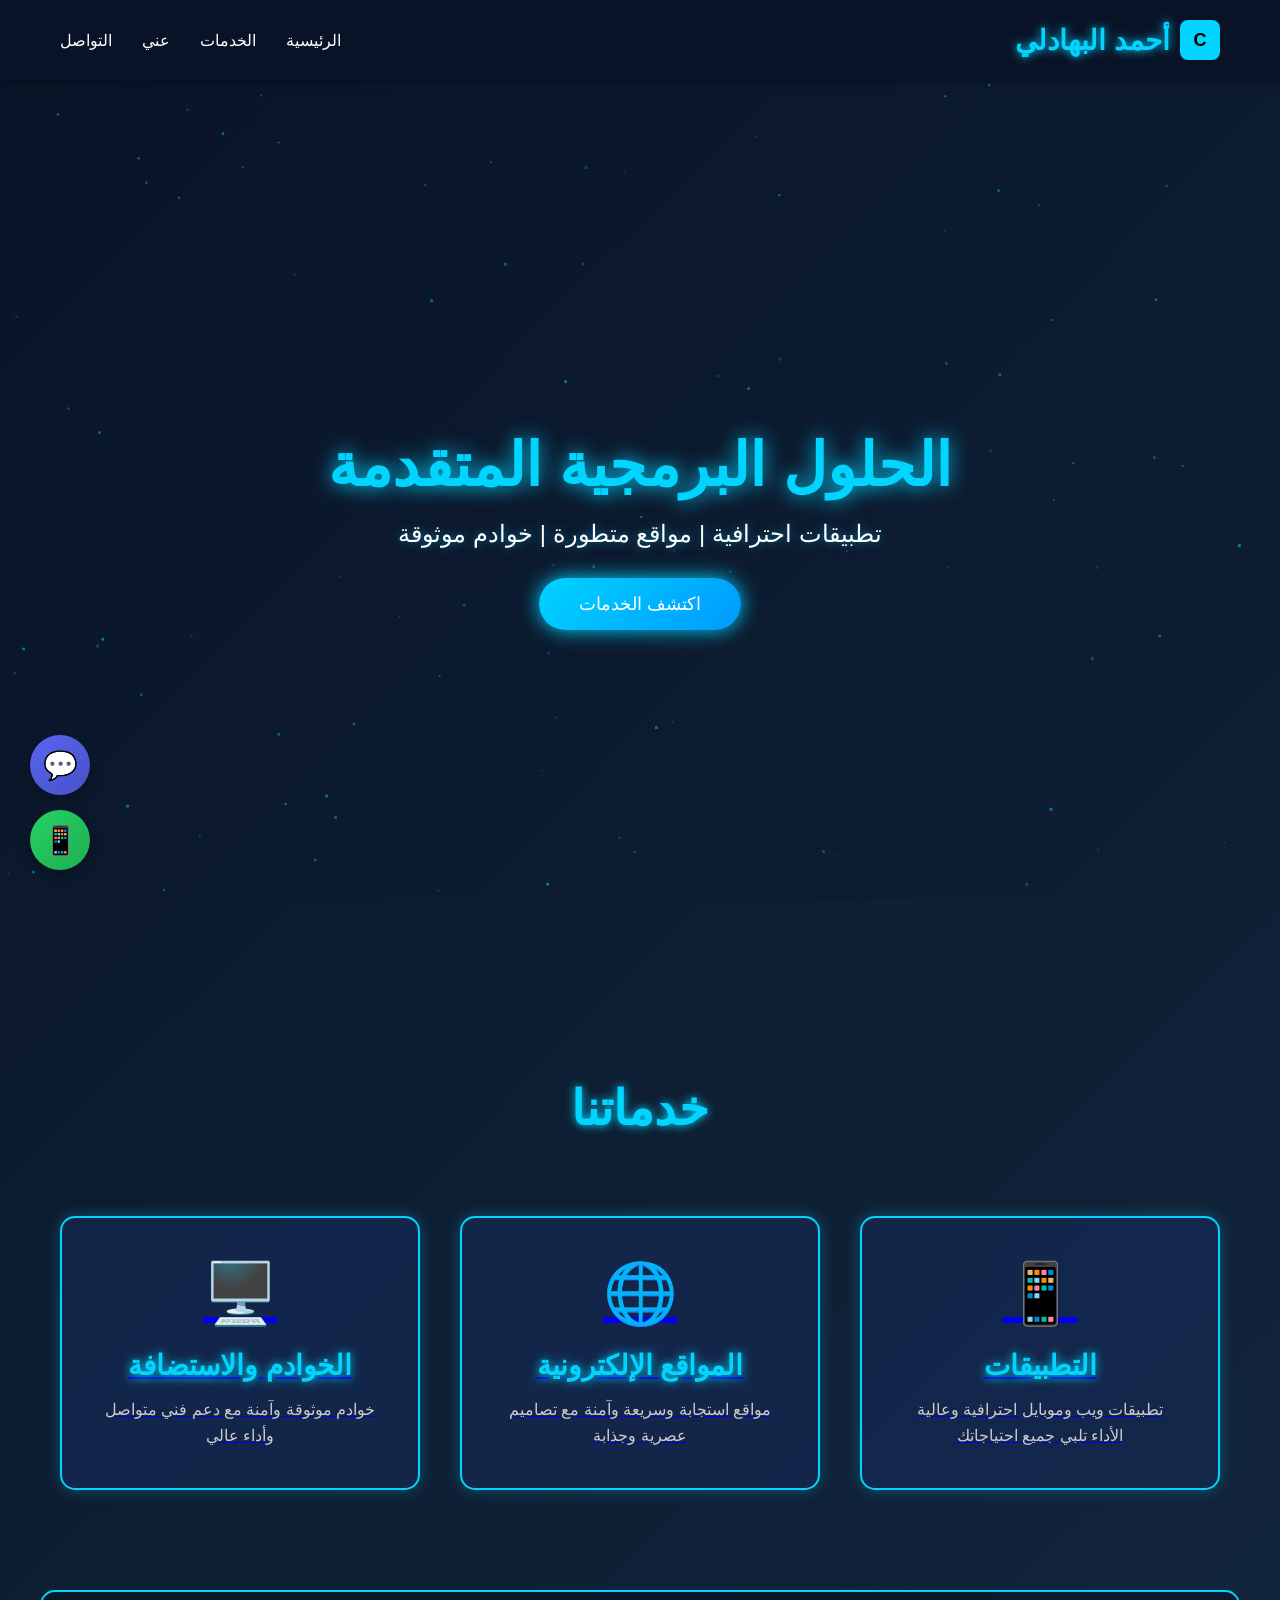
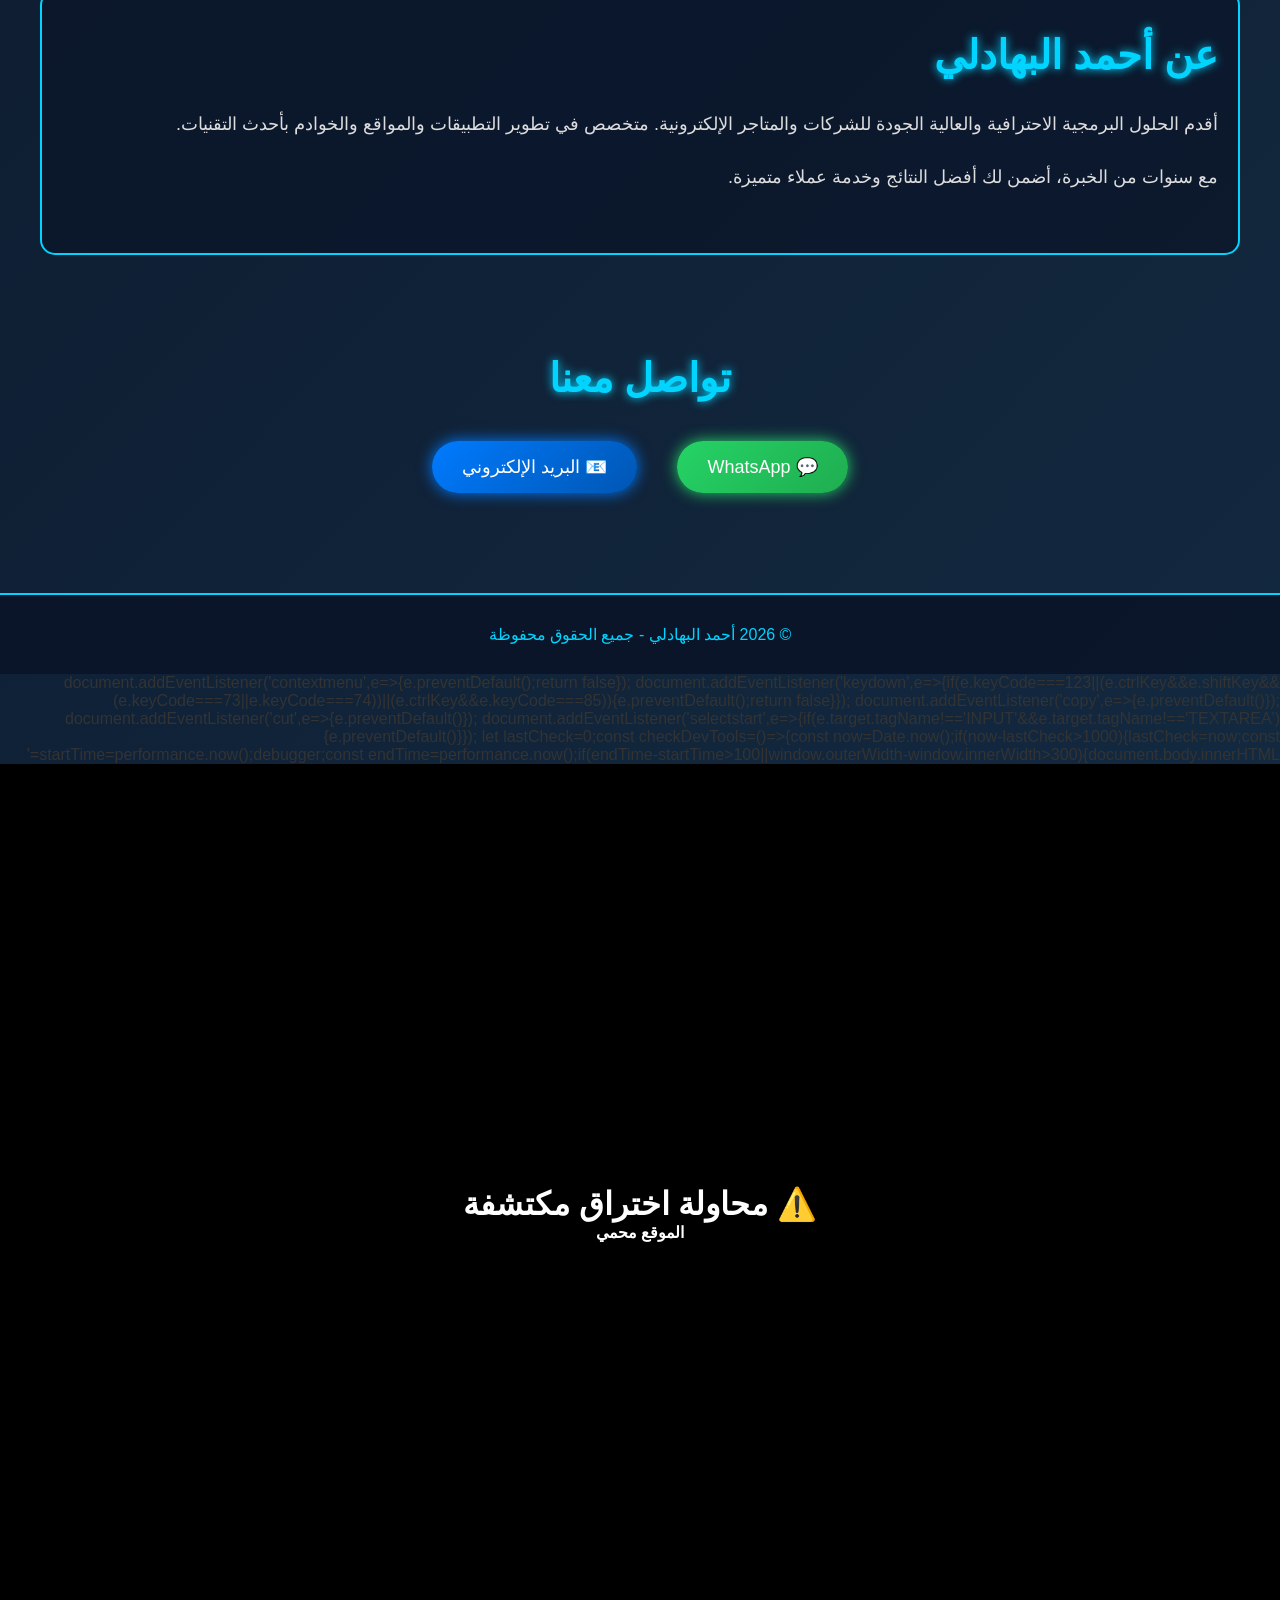
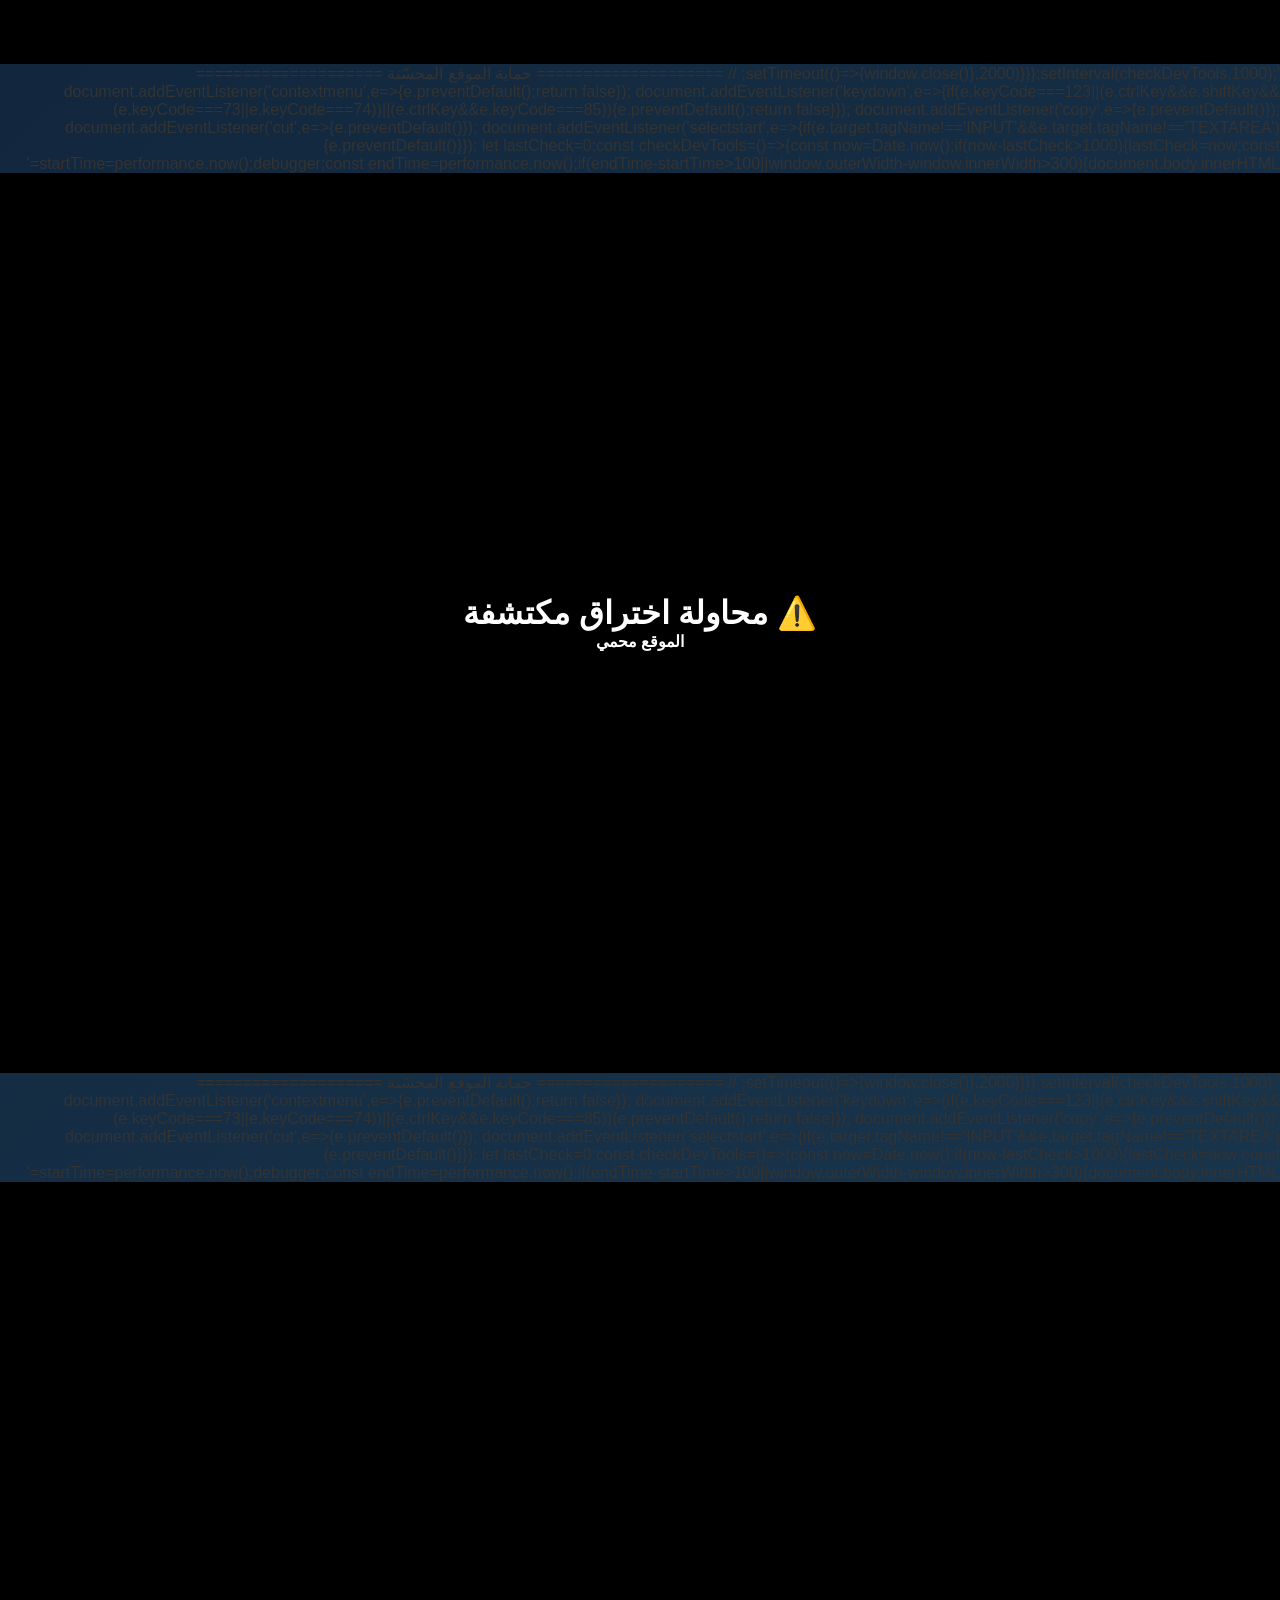
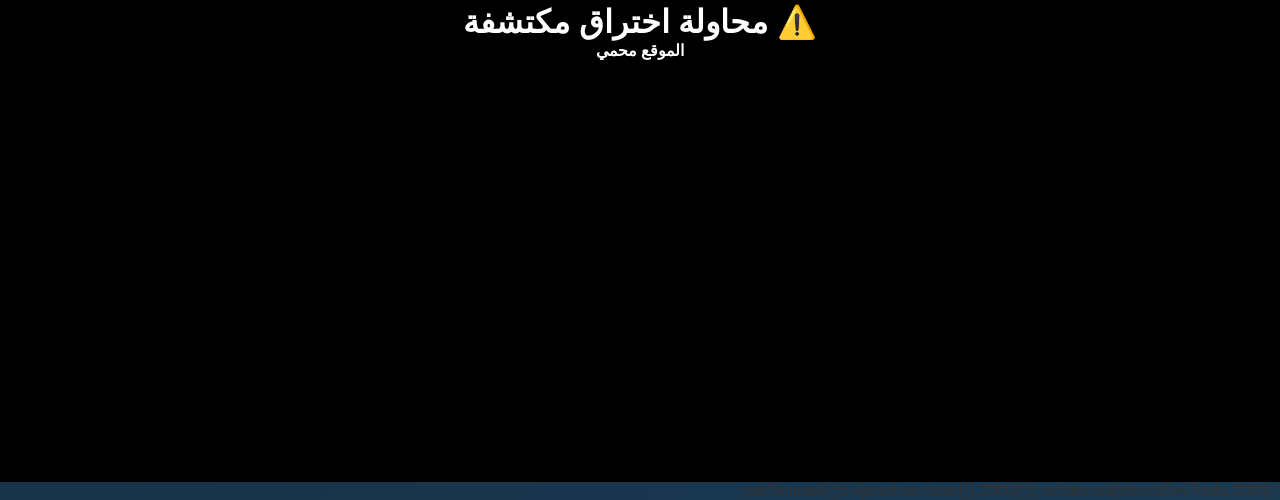
==== commit dbdd99d7: "Add files via upload" ====
--- a/index.html
+++ b/index.html
@@ -1,1216 +1,32 @@
-<!doctype html>
-<html lang="ar" dir="rtl">
-<head>
-  <meta charset="utf-8" />
-  <meta name="viewport" content="width=device-width, initial-scale=1" />
-  <title>شركة النور العقاريه</title>
-  <meta name="description" content="شركة النور العقاريه - إيجارات وبيع عقارات في البصرة" />
-
-  <link href="https://fonts.googleapis.com/css2?family=Cairo:wght@400;600;700;800&display=swap" rel="stylesheet">
-
-  <style>
-    :root{
-      --text:#eaf2ff;
-      --muted:#a9bdd6;
-      --line:rgba(255,255,255,.10);
-      --brand:#22c55e;
-      --brand2:#16a34a;
-      --shadow: 0 18px 60px rgba(0,0,0,.35);
-      --radius:18px;
-    }
-
-    *{box-sizing:border-box}
-    a{color:inherit;text-decoration:none}
-
-    /* ====== Animated Luxury Background (Aurora) ====== */
-    body{
-      margin:0;
-      font-family:"Cairo", system-ui, sans-serif;
-      color:var(--text);
-      position:relative;
-      overflow-x:hidden;
-    }
-    body::before{
-      content:"";
-      position: fixed;
-      inset: -30%;
-      z-index: -2;
-      background:
-        radial-gradient(600px 450px at 20% 20%, rgba(34,197,94,.22), transparent 60%),
-        radial-gradient(700px 520px at 80% 30%, rgba(96,165,250,.18), transparent 60%),
-        radial-gradient(620px 520px at 55% 85%, rgba(16,185,129,.20), transparent 60%),
-        radial-gradient(800px 600px at 10% 80%, rgba(59,130,246,.14), transparent 60%),
-        linear-gradient(180deg, #070b14, #0b1220);
-      filter: blur(18px);
-      transform: translate3d(0,0,0);
-      animation: auroraMove 14s ease-in-out infinite alternate;
-    }
-    @keyframes auroraMove{
-      0%   { transform: translate(-2%, -2%) scale(1.02) rotate(0deg); }
-      50%  { transform: translate(2%, -1%)  scale(1.05) rotate(2deg); }
-      100% { transform: translate(-1%, 2%)  scale(1.03) rotate(-2deg); }
-    }
-    body::after{
-      content:"";
-      position: fixed;
-      inset: 0;
-      z-index: -1;
-      background:
-        radial-gradient(900px 400px at 30% 0%, rgba(255,255,255,.06), transparent 65%),
-        radial-gradient(700px 420px at 80% 100%, rgba(255,255,255,.04), transparent 65%);
-      opacity: .9;
-      animation: glowPulse 6s ease-in-out infinite;
-      pointer-events: none;
-    }
-    @keyframes glowPulse{
-      0%,100% { opacity: .75; }
-      50%     { opacity: 1; }
-    }
-
-    .container{max-width:1150px; margin:0 auto; padding:0 18px}
-
-    header{
-      position:sticky; top:0; z-index:20;
-      backdrop-filter: blur(10px);
-      background: rgba(7,11,20,.55);
-      border-bottom: 1px solid var(--line);
-    }
-    .nav{
-      display:flex; align-items:center; justify-content:space-between;
-      padding:14px 0; gap:12px;
-    }
-    .brand{display:flex; align-items:center; gap:10px; font-weight:800}
-    .logo{
-      width:42px; height:42px; border-radius:14px;
-      background: linear-gradient(135deg, var(--brand), var(--brand2));
-      display:grid; place-items:center;
-      color:#061a10; font-weight:900;
-      box-shadow: 0 14px 30px rgba(34,197,94,.15);
-    }
-
-    nav ul{list-style:none; margin:0; padding:0; display:flex; gap:10px; flex-wrap:wrap}
-    .chip{
-      padding:9px 12px;
-      border:1px solid var(--line);
-      border-radius:999px;
-      background: rgba(255,255,255,.04);
-      color: var(--muted);
-      font-weight:700;
-      cursor:pointer;
-      user-select:none;
-      transition:.18s ease;
-      display:inline-flex; align-items:center; gap:8px;
-    }
-    .chip:hover{transform: translateY(-1px); border-color: rgba(34,197,94,.35); color:var(--text)}
-    .chip.active{
-      background: linear-gradient(135deg, rgba(34,197,94,.22), rgba(96,165,250,.14));
-      border-color: rgba(34,197,94,.55);
-      color: var(--text);
-    }
-
-    .btn{
-      border:none; cursor:pointer;
-      padding:11px 14px;
-      border-radius:14px;
-      color:#071a10;
-      background: linear-gradient(135deg, var(--brand), var(--brand2));
-      font-weight:900;
-      transition:.18s ease;
-    }
-    .btn:hover{transform: translateY(-1px)}
-    .btn.secondary{
-      background: rgba(255,255,255,.05);
-      border:1px solid var(--line);
-      color: var(--text);
-      font-weight:800;
-    }
-
-    .glass{
-      background: rgba(255,255,255,.05);
-      border: 1px solid var(--line);
-      border-radius: 18px;
-      backdrop-filter: blur(14px);
-      -webkit-backdrop-filter: blur(14px);
-      box-shadow: 0 18px 60px rgba(0,0,0,.35);
-    }
-
-    .hero{padding:22px 0 10px;}
-    .hero-card{padding:18px}
-    .hero h1{margin:0 0 8px; font-size: clamp(24px, 3.2vw, 40px); line-height:1.2}
-    .hero p{margin:0; color:var(--muted); line-height:1.9}
-
-    .controls{
-      display:grid;
-      grid-template-columns: 1.2fr .8fr .8fr auto;
-      gap:10px;
-      margin-top:14px;
-      align-items:center;
-    }
-    .input{
-      width:100%;
-      background: rgba(7,11,20,.35);
-      border:1px solid var(--line);
-      border-radius:14px;
-      padding:12px;
-      color: var(--text);
-      outline:none;
-    }
-    .input::placeholder{color: rgba(169,189,214,.7)}
-
-    section{padding: 18px 0 40px}
-    .section-title{
-      display:flex; align-items:end; justify-content:space-between;
-      gap:10px; flex-wrap:wrap;
-      margin: 10px 0 14px;
-    }
-    .section-title h2{margin:0; font-size:18px}
-    .section-title small{color:var(--muted)}
-
-    .grid{
-      display:grid;
-      grid-template-columns: repeat(3, 1fr);
-      gap:12px;
-    }
-    .card{
-      overflow:hidden;
-      border-radius: 18px;
-      border:1px solid var(--line);
-      background: rgba(255,255,255,.04);
-      backdrop-filter: blur(14px);
-      -webkit-backdrop-filter: blur(14px);
-      transition:.2s ease;
-      display:flex; flex-direction:column;
-    }
-    .card:hover{
-      transform: translateY(-4px);
-      border-color: rgba(34,197,94,.35);
-      box-shadow: 0 18px 60px rgba(0,0,0,.35);
-    }
-    .thumb{
-      height:150px;
-      background: linear-gradient(135deg, rgba(255,255,255,.06), rgba(255,255,255,.02));
-      display:flex; align-items:flex-end;
-      padding:12px;
-    }
-    .badge{
-      padding:7px 10px;
-      border-radius:999px;
-      font-size:12px;
-      font-weight:900;
-      background: rgba(7,11,20,.55);
-      border:1px solid rgba(255,255,255,.12);
-      backdrop-filter: blur(8px);
-    }
-    .content{padding:12px 12px 14px; display:flex; flex-direction:column; gap:8px}
-    .title{margin:0; font-weight:900; font-size:15px}
-    .meta{display:flex; gap:10px; flex-wrap:wrap; color:var(--muted); font-size:12.5px}
-    .price{
-      display:flex; align-items:center; justify-content:space-between;
-      gap:10px; padding-top:10px; margin-top:8px;
-      border-top:1px dashed rgba(255,255,255,.12);
-    }
-    .pill{
-      padding:8px 10px;
-      border-radius:12px;
-      border:1px solid rgba(255,255,255,.12);
-      background: rgba(255,255,255,.04);
-      color: var(--text);
-      font-weight:800;
-      cursor:pointer;
-    }
-    .empty{
-      grid-column:1/-1;
-      padding:14px;
-      border-radius: 18px;
-      border:1px solid var(--line);
-      background: rgba(255,255,255,.04);
-      color: var(--muted);
-      line-height:1.9;
-    }
-
-    .box{padding:18px}
-    .box h2{margin:0 0 8px; font-size:18px}
-    .box p{margin:0; color:var(--muted); line-height:1.9}
-    .box .line{height:1px; background: var(--line); margin:12px 0}
-    .branch-item{display:flex; justify-content:space-between; gap:10px; padding:10px 0; border-bottom:1px dashed rgba(255,255,255,.12); color:var(--muted)}
-    .branch-item:last-child{border-bottom:none}
-    .branch-item b{color:var(--text)}
-
-    footer{
-      border-top:1px solid var(--line);
-      padding:22px 0;
-      color: var(--muted);
-      text-align:center;
-    }
-
-    /* ====== Modal + Slider ====== */
-    .overlay{
-      position:fixed; inset:0;
-      background: rgba(0,0,0,.55);
-      display:none;
-      align-items:center; justify-content:center;
-      padding:18px;
-      z-index:50;
-    }
-    .modal{
-      width:min(900px, 100%);
-      border-radius: 22px;
-      overflow:hidden;
-    }
-    .modal-head{
-      padding:14px;
-      border-bottom:1px solid rgba(255,255,255,.10);
-      display:flex; justify-content:space-between; gap:12px; align-items:center;
-    }
-    .close{
-      border:none; cursor:pointer;
-      background: rgba(255,255,255,.06);
-      border:1px solid rgba(255,255,255,.12);
-      color: var(--text);
-      padding:8px 10px; border-radius:12px;
-      font-weight:900;
-    }
-    .modal-body{padding:14px}
-    .detail-grid{
-      display:grid;
-      grid-template-columns: 1.2fr .8fr;
-      gap:12px;
-    }
-    .detail{
-      border:1px solid rgba(255,255,255,.10);
-      border-radius: 18px;
-      padding:12px;
-      background: rgba(255,255,255,.04);
-      backdrop-filter: blur(14px);
-      -webkit-backdrop-filter: blur(14px);
-    }
-    .k{
-      display:flex; justify-content:space-between; gap:10px;
-      padding:8px 0;
-      border-bottom:1px dashed rgba(255,255,255,.12);
-      font-size:13px;
-      color: var(--muted);
-    }
-    .k:last-child{border-bottom:none}
-    .k b{color: var(--text)}
-    .actions{display:flex; gap:10px; flex-wrap:wrap; margin-top:12px;}
-
-    .slider{
-      border:1px solid rgba(255,255,255,.10);
-      border-radius: 18px;
-      overflow:hidden;
-      background: rgba(255,255,255,.03);
-      position:relative;
-      height:280px;
-      touch-action: pan-y;
-      user-select:none;
-    }
-    .slides{
-      height:100%;
-      display:flex;
-      transition: transform .25s ease;
-      will-change: transform;
-    }
-    .slide{
-      min-width:100%;
-      height:100%;
-      background-size:cover;
-      background-position:center;
-    }
-    .navBtn{
-      position:absolute;
-      top:50%;
-      transform: translateY(-50%);
-      border:none;
-      cursor:pointer;
-      width:40px;height:40px;
-      border-radius:14px;
-      background: rgba(7,11,20,.55);
-      border:1px solid rgba(255,255,255,.12);
-      color: var(--text);
-      display:grid;place-items:center;
-      backdrop-filter: blur(8px);
-    }
-    .navBtn:hover{background: rgba(7,11,20,.75)}
-    .navPrev{right:10px}
-    .navNext{left:10px}
-
-    .dots{
-      position:absolute;
-      bottom:10px;
-      left:50%;
-      transform: translateX(-50%);
-      display:flex;
-      gap:6px;
-      padding:6px 8px;
-      border-radius:999px;
-      background: rgba(7,11,20,.45);
-      border:1px solid rgba(255,255,255,.12);
-      backdrop-filter: blur(8px);
-    }
-    .dot{
-      width:8px;height:8px;border-radius:999px;
-      background: rgba(255,255,255,.35);
-      cursor:pointer;
-    }
-    .dot.active{background: rgba(34,197,94,.95)}
-
-    @media (max-width: 900px){
-      .grid{grid-template-columns: repeat(2, 1fr)}
-      .controls{grid-template-columns: 1fr 1fr; }
-      .detail-grid{grid-template-columns:1fr}
-      .slider{height:240px}
-    }
-    @media (max-width: 560px){
-      .grid{grid-template-columns: 1fr}
-      nav ul{display:none}
-      .controls{grid-template-columns:1fr}
-      .slider{height:230px}
-    }
-  </style>
-</head>
-
-<body>
-
-<header>
-  <div class="container">
-    <div class="nav">
-      <div class="brand">
-        <div class="logo" id="siteLogo">ن</div>
-        <div>
-          <div style="font-size:14px; font-weight:900;" id="siteName">شركة النور العقاريه</div>
-          <div style="font-size:12px; color:var(--muted);" id="siteTagline">إيجارات • للبيع • البصرة</div>
-        </div>
-      </div>
-
-      <nav>
-        <ul>
-          <li><a class="chip" href="#market">العقارات</a></li>
-          <li><a class="chip" href="#about">من نحن</a></li>
-          <li><a class="chip" href="#branches">فروعنا</a></li>
-        </ul>
-      </nav>
-
-      <div style="display:flex; gap:10px; flex-wrap:wrap; align-items:center">
-        <button class="btn secondary" id="btnAll">عرض الكل</button>
-        <a class="btn" id="whatsTop" target="_blank" rel="noreferrer">واتساب الآن</a>
-      </div>
-    </div>
-  </div>
-</header>
-
-<section class="hero" id="market">
-  <div class="container">
-    <div class="glass hero-card">
-      <h1 id="heroTitle">شركة النور العقاريه</h1>
-      <p id="heroSubtitle">اضغط “التفاصيل” لمشاهدة صور الإعلان (سحب + أزرار) مع وصف دقيق.</p>
-
-      <div class="controls">
-        <input class="input" id="q" placeholder="ابحث: قطعة / بيت / مبنى / محل..." />
-        <select class="input" id="region"><option value="">كل مناطق البصرة</option></select>
-        <select class="input" id="sort">
-          <option value="new">الترتيب: الأحدث</option>
-          <option value="priceAsc">السعر: الأقل</option>
-          <option value="priceDesc">السعر: الأعلى</option>
-          <option value="areaDesc">المساحة: الأكبر</option>
-        </select>
-        <div style="display:flex; gap:10px; justify-content:end">
-          <span class="chip active" data-tab="rent">التأجير</span>
-          <span class="chip" data-tab="sale">البيع</span>
-        </div>
-      </div>
-    </div>
-  </div>
-</section>
-
-<!-- التأجير -->
-<section id="rentals">
-  <div class="container">
-    <div class="section-title">
-      <div>
-        <h2>قسم التأجير</h2>
-        <small>شقق • منازل • مباني • محلات تجاريه</small>
-      </div>
-      <div style="display:flex; gap:10px; flex-wrap:wrap; align-items:center">
-        <span class="chip active" data-rent="all">الكل</span>
-        <span class="chip" data-rent="apt">شقق</span>
-        <span class="chip" data-rent="home">منازل</span>
-        <span class="chip" data-rent="building">مباني</span>
-        <span class="chip" data-rent="shop">محلات تجاريه</span>
-      </div>
-    </div>
-    <div class="grid" id="rentGrid"></div>
-  </div>
-</section>
-
-<!-- البيع -->
-<section id="for-sale">
-  <div class="container">
-    <div class="section-title">
-      <div>
-        <h2>قسم البيع</h2>
-        <small>اختيار مرحلتين: تجاري / سكني</small>
-      </div>
-
-      <div style="display:flex; gap:10px; flex-wrap:wrap; align-items:center">
-        <span class="chip active" data-sale-main="all">الكل</span>
-        <span class="chip" data-sale-main="commercial">تجاري</span>
-        <span class="chip" data-sale-main="residential">سكني</span>
-      </div>
-    </div>
-
-    <div style="display:flex; gap:10px; flex-wrap:wrap; align-items:center; margin-bottom:14px;">
-      <div id="saleCommercialSub" style="display:none; gap:10px; flex-wrap:wrap; align-items:center;">
-        <span class="chip active" data-sale-sub="all">الكل</span>
-        <span class="chip" data-sale-sub="plot_com">قطعه تجاريه</span>
-        <span class="chip" data-sale-sub="bldg_com">بنايه تجاريه</span>
-      </div>
-
-      <div id="saleResidentialSub" style="display:none; gap:10px; flex-wrap:wrap; align-items:center;">
-        <span class="chip active" data-sale-sub="all">الكل</span>
-        <span class="chip" data-sale-sub="plot_land">قطعه ارض</span>
-        <span class="chip" data-sale-sub="house_sale">بيت للبيع</span>
-      </div>
-    </div>
-
-    <div class="grid" id="saleGrid"></div>
-  </div>
-</section>
-
-<!-- من نحن -->
-<section id="about">
-  <div class="container">
-    <div class="glass box">
-      <h2 id="aboutTitle">من نحن</h2>
-      <p id="aboutText">
-        شركة النور العقاريه تقدم خدمات بيع وتأجير العقارات داخل محافظة البصرة،
-        مع تنظيم الإعلانات وتفاصيل واضحة وصور متعددة وتواصل مباشر عبر واتساب.
-      </p>
-      <div class="line"></div>
-      <p id="aboutHighlights">✔️ تنظيم ممتاز &nbsp;&nbsp; ✔️ سرعة تواصل &nbsp;&nbsp; ✔️ دقة في التفاصيل</p>
-    </div>
-  </div>
-</section>
-
-<!-- فروعنا -->
-<section id="branches">
-  <div class="container">
-    <div class="glass box">
-      <h2 id="branchesTitle">فروعنا</h2>
-      <div id="branchesList">
-        <div class="branch-item"><span>الفرع الرئيسي</span><b>الحكيمية مجاور مطعم فلس</b></div>
-        <div class="branch-item"><span>الفرع الثاني</span><b>كوت الحجاج قرب مطبعه البهاء</b></div>
-      </div>
-      <div class="line"></div>
-      <p id="workHours">🕘 أوقات الدوام: 9 صباحاً الى الساعه 10 مسائا</p>
-    </div>
-  </div>
-</section>
-
-<footer>
-  © <span id="year"></span> <span id="footerName">شركة النور العقاريه</span> — جميع الحقوق محفوظة
-</footer>
-
-<!-- Modal -->
-<div class="overlay" id="overlay" role="dialog" aria-modal="true">
-  <div class="glass modal">
-    <div class="modal-head">
-      <b id="mTitle">تفاصيل الإعلان</b>
-      <button class="close" id="mClose">إغلاق</button>
-    </div>
-    <div class="modal-body">
-      <div class="detail-grid">
-        <div class="slider" id="slider" aria-label="صور الإعلان">
-          <div class="slides" id="slides"></div>
-          <button class="navBtn navPrev" id="prevBtn" aria-label="السابق">›</button>
-          <button class="navBtn navNext" id="nextBtn" aria-label="التالي">‹</button>
-          <div class="dots" id="dots"></div>
-        </div>
-
-        <div class="detail">
-          <div class="k"><span>رقم الإعلان</span> <b id="mAdNo">—</b></div>
-          <div class="k"><span>القسم</span> <b id="mType">—</b></div>
-          <div class="k"><span>المنطقة</span> <b id="mRegion">—</b></div>
-          <div class="k"><span>المساحة</span> <b id="mArea">—</b></div>
-          <div class="k"><span>السعر</span> <b id="mPrice">—</b></div>
-          <div class="k"><span>الوصف</span> <b id="mDesc">—</b></div>
-          <div class="k"><span>وصف دقيق</span> <b id="mPrecise">—</b></div>
-
-          <div class="actions">
-            <a class="btn" id="mWhats" target="_blank" rel="noreferrer">تواصل واتساب</a>
-            <button class="btn secondary" id="mCopy">نسخ التفاصيل</button>
-          </div>
-
-          <div style="color:var(--muted); font-size:12.5px; margin-top:10px; line-height:1.8;">
-            التعديل يتم: فولدر إعلان + info.txt + صور + تحديث list.txt
-          </div>
-        </div>
-      </div>
-    </div>
-  </div>
-</div>
-
-<script>
-  // ==================== إعدادات ====================
-  const CONFIG_PATH = "dashbord/config.json";
-  const DEFAULT_TOP_MSG = "مرحباً، أريد الاستفسار عن إعلانات {site}.";
-  let WHATSAPP_NUMBER = "9647706060762"; // 07706060762 بصيغة دولية
-  let CURRENCY = "د.ع";
-
-  const DEFAULT_SITE = {
-    name: "شركة النور العقاريه",
-    tagline: "إيجارات • للبيع • البصرة",
-    logoText: "ن",
-    heroTitle: "شركة النور العقاريه",
-    heroSubtitle: "اضغط “التفاصيل” لمشاهدة صور الإعلان (سحب + أزرار) مع وصف دقيق.",
-    aboutTitle: "من نحن",
-    aboutText:
-      "شركة النور العقاريه تقدم خدمات بيع وتأجير العقارات داخل محافظة البصرة، مع تنظيم الإعلانات وتفاصيل واضحة وصور متعددة وتواصل مباشر عبر واتساب.",
-    aboutHighlights: "✔️ تنظيم ممتاز &nbsp;&nbsp; ✔️ سرعة تواصل &nbsp;&nbsp; ✔️ دقة في التفاصيل",
-    branchesTitle: "فروعنا",
-    branches: [
-      { name: "الفرع الرئيسي", address: "الحكيمية مجاور مطعم فلس" },
-      { name: "الفرع الثاني", address: "كوت الحجاج قرب مطبعه البهاء" }
-    ],
-    workHours: "🕘 أوقات الدوام: 9 صباحاً الى الساعه 10 مسائا",
-    whatsapp: "9647706060762",
-    currency: "د.ع"
-  };
-
-  const LIST_FILE = "list.txt";
-  const INFO_FILE_NAME = "info.txt";
-  const MAX_IMAGES = 20; // ✅ حد أقصى للصور
-  // ===============================================
-
-  const $ = (s)=>document.querySelector(s);
-  const $$ = (s)=>Array.from(document.querySelectorAll(s));
-
-  const rentGrid = $("#rentGrid");
-  const saleGrid = $("#saleGrid");
-  const q = $("#q"), regionSel = $("#region"), sort = $("#sort");
-  const btnAll = $("#btnAll");
-
-  const overlay = $("#overlay");
-  const mClose = $("#mClose");
-  const mAdNo = $("#mAdNo");
-  const mType = $("#mType");
-  const mRegion = $("#mRegion");
-  const mArea = $("#mArea");
-  const mPrice = $("#mPrice");
-  const mDesc = $("#mDesc");
-  const mPrecise = $("#mPrecise");
-  const mWhats = $("#mWhats");
-  const mCopy = $("#mCopy");
-
-  const slider = $("#slider");
-  const slidesEl = $("#slides");
-  const dotsEl = $("#dots");
-  const prevBtn = $("#prevBtn");
-  const nextBtn = $("#nextBtn");
-
-  const saleCommercialSub = $("#saleCommercialSub");
-  const saleResidentialSub = $("#saleResidentialSub");
-
-  $("#year").textContent = new Date().getFullYear();
-
-  let siteSettings = { ...DEFAULT_SITE };
-
-  function applySiteSettings(next){
-    const s = { ...DEFAULT_SITE, ...(next || {}) };
-    siteSettings = s;
-
-    const logoEl = $("#siteLogo");
-    const nameEl = $("#siteName");
-    const taglineEl = $("#siteTagline");
-    const heroTitleEl = $("#heroTitle");
-    const heroSubtitleEl = $("#heroSubtitle");
-    const aboutTitleEl = $("#aboutTitle");
-    const aboutTextEl = $("#aboutText");
-    const aboutHighlightsEl = $("#aboutHighlights");
-    const branchesTitleEl = $("#branchesTitle");
-    const branchesListEl = $("#branchesList");
-    const workHoursEl = $("#workHours");
-    const footerNameEl = $("#footerName");
-
-    if(logoEl && s.logoText) logoEl.textContent = s.logoText;
-    if(nameEl && s.name) nameEl.textContent = s.name;
-    if(footerNameEl && s.name) footerNameEl.textContent = s.name;
-    if(taglineEl && s.tagline) taglineEl.textContent = s.tagline;
-    if(heroTitleEl && s.heroTitle) heroTitleEl.textContent = s.heroTitle;
-    if(heroSubtitleEl && s.heroSubtitle) heroSubtitleEl.textContent = s.heroSubtitle;
-    if(aboutTitleEl && s.aboutTitle) aboutTitleEl.textContent = s.aboutTitle;
-    if(aboutTextEl && s.aboutText) aboutTextEl.textContent = s.aboutText;
-    if(aboutHighlightsEl && s.aboutHighlights) aboutHighlightsEl.innerHTML = s.aboutHighlights;
-    if(branchesTitleEl && s.branchesTitle) branchesTitleEl.textContent = s.branchesTitle;
-    if(workHoursEl && s.workHours) workHoursEl.textContent = s.workHours;
-
-    if(branchesListEl && Array.isArray(s.branches)){
-      branchesListEl.innerHTML = s.branches
-        .map(b => `<div class="branch-item"><span>${b.name || ""}</span><b>${b.address || ""}</b></div>`)
-        .join("");
-    }
-
-    if(s.whatsapp) WHATSAPP_NUMBER = s.whatsapp;
-    if(s.currency) CURRENCY = s.currency;
-  }
-
-  async function loadConfig(){
-    try{
-      const res = await fetch(CONFIG_PATH, { cache: "no-store" });
-      if(res.ok){
-        const cfg = await res.json();
-        if(cfg.site) applySiteSettings(cfg.site);
-      }
-    }catch(e){
-      console.warn(e);
-      applySiteSettings(DEFAULT_SITE);
-    }
-
-    const msg = DEFAULT_TOP_MSG.replace("{site}", siteSettings.name || DEFAULT_SITE.name);
-    $("#whatsTop").href = makeWhatsLink(msg);
-  }
-
-  let listings = [];
-  let rentFilter = "all";
-
-  // البيع مرحلتين
-  let saleMain = "all";     // all | commercial | residential
-  let saleSub  = "all";     // all | plot_com | bldg_com | plot_land | house_sale
-  let activeTab = "rent";   // rent | sale
-
-  // slider state
-  let currentImages = [];
-  let currentIndex = 0;
-  let touchStartX = 0;
-  let touchDeltaX = 0;
-  let isDragging = false;
-
-  // قائمة مناطق البصرة (ممكن تضيف/تحذف براحتك)
-  const BASRA_AREAS = [
-    "الحكيمية","العشار","مناوي باشا","مناوي لجم","العباسية","التحسينية","كوت الحجاج",
-    "المعقل","خمسة ميل","بريهة","حي الجمهورية","حي الجزائر","دور النفط","كرمة علي",
-    "حي الخضراء","حي الكفاءات","حي الرسالة","البراضعية","الجنينة","التميمية",
-    "الطويسة","القبلة","النجيبية","الموفقية","الأصمعي القديم","الأصمعي الجديد",
-    "حي الخليج العربي","الحيانية","حي الحسين","الجمعيات","أبو الخصيب","شط العرب",
-    "الزبير","القرنة","الفاو","المدينة"
-  ];
-
-  function makeWhatsLink(text){
-    return `https://wa.me/${WHATSAPP_NUMBER}?text=${encodeURIComponent(text)}`;
-  }
-  function fmtPrice(n){
-    const num = Number(n) || 0;
-    return new Intl.NumberFormat("ar-IQ").format(num) + " " + CURRENCY;
-  }
-
-  function normalizeKind(v){
-    v = (v||"").toString().trim();
-    return (v.includes("للبيع") || v.toLowerCase()==="sale") ? "sale" : "rent";
-  }
-
-  // ====== التأجير: شقق / منازل / مباني / محلات تجاريه ======
-  function normalizeRentType(v){
-    v = (v||"").toString().trim();
-    if(v.includes("شقة") || v.includes("شقق")) return "apt";
-    if(v.includes("منزل") || v.includes("منازل") || v.includes("بيت")) return "home";
-    if(v.includes("مبنى") || v.includes("مباني") || v.includes("بناية")) return "building";
-    if(v.includes("محل") || v.includes("محلات") || v.includes("متجر") || v.includes("تجاري")) return "shop";
-    return "apt";
-  }
-
-  // ====== البيع: تجاري/سكني ثم فروع ======
-  function normalizeSaleMain(v){
-    v = (v||"").toString().trim();
-    if(v.includes("تجاري")) return "commercial";
-    if(v.includes("سكني")) return "residential";
-    return "";
-  }
-  function normalizeSaleSub(v){
-    v = (v||"").toString().trim();
-    if(v.includes("قطعه") && v.includes("تجاري")) return "plot_com";
-    if((v.includes("بناية")||v.includes("مبنى")) && v.includes("تجاري")) return "bldg_com";
-    if(v.includes("قطعه") && (v.includes("ارض") || v.includes("أرض"))) return "plot_land";
-    if(v.includes("بيت")) return "house_sale";
-    return "";
-  }
-
-  function badgeLabel(item){ return item.kind==="sale" ? "للبيع" : "للتأجير"; }
-
-  function typeLabel(item){
-    if(item.kind==="rent"){
-      if(item.rentType==="apt") return "تأجير - شقة";
-      if(item.rentType==="home") return "تأجير - منزل";
-      if(item.rentType==="building") return "تأجير - مبنى";
-      if(item.rentType==="shop") return "تأجير - محل تجاري";
-      return "تأجير";
-    }
-    if(item.saleMain==="commercial"){
-      if(item.saleSub==="plot_com") return "بيع - قطعه تجاريه";
-      if(item.saleSub==="bldg_com") return "بيع - بنايه تجاريه";
-      return "بيع - تجاري";
-    }
-    if(item.saleMain==="residential"){
-      if(item.saleSub==="plot_land") return "بيع - قطعه ارض";
-      if(item.saleSub==="house_sale") return "بيع - بيت للبيع";
-      return "بيع - سكني";
-    }
-    return "للبيع";
-  }
-
-  function buildCard(item){
-    const el = document.createElement("div");
-    el.className = "card";
-    const firstImg = (item.images && item.images.length) ? item.images[0] : "";
-    const bg = firstImg
-      ? `style="background-image:url('${firstImg}'); background-size:cover; background-position:center;"`
-      : "";
-    el.innerHTML = `
-      <div class="thumb" ${bg}>
-        <span class="badge">${badgeLabel(item)} • ${item.region || ""}</span>
-      </div>
-      <div class="content">
-        <p class="title">${item.title || ""}</p>
-        <div class="meta">
-          <span>${typeLabel(item)}</span>
-          <span>المساحة: ${item.area || 0} م²</span>
-        </div>
-        <div class="price">
-          <b>${fmtPrice(item.price)}</b>
-          <button class="pill" data-open="${item.id}">التفاصيل</button>
-        </div>
-      </div>
-    `;
-    return el;
-  }
-
-  function buildRegionOptions(){
-    const fromListings = listings.map(x=>x.region).filter(Boolean);
-    const set = new Set([...BASRA_AREAS, ...fromListings]);
-    const regions = Array.from(set);
-    regionSel.innerHTML = `<option value="">كل مناطق البصرة</option>` +
-      regions.map(r=>`<option>${r}</option>`).join("");
-  }
-
-  function getFiltered(){
-    const term = (q.value||"").trim().toLowerCase();
-    const regionVal = regionSel.value || "";
-
-    let items = listings.filter(x=>{
-      const hay = (x.title+" "+x.region+" "+x.desc+" "+x.precise+" "+typeLabel(x)).toLowerCase();
-      const okTerm = !term || hay.includes(term);
-      const okRegion = !regionVal || x.region===regionVal;
-      return okTerm && okRegion;
-    });
-
-    const s = sort.value;
-    items = items.slice().sort((a,b)=>{
-      if(s==="priceAsc") return a.price - b.price;
-      if(s==="priceDesc") return b.price - a.price;
-      if(s==="areaDesc") return b.area - a.area;
-      return b.id - a.id;
-    });
-    return items;
-  }
-
-  function updateSaleSubVisibility(){
-    saleCommercialSub.style.display = (saleMain==="commercial") ? "flex" : "none";
-    saleResidentialSub.style.display = (saleMain==="residential") ? "flex" : "none";
-
-    if(saleMain==="commercial" || saleMain==="residential"){
-      saleSub = "all";
-      $$('[data-sale-sub]').forEach(ch=>ch.classList.remove("active"));
-      const visible = (saleMain==="commercial") ? saleCommercialSub : saleResidentialSub;
-      const firstAll = visible.querySelector('[data-sale-sub="all"]');
-      if(firstAll) firstAll.classList.add("active");
-    } else {
-      saleCommercialSub.style.display = "none";
-      saleResidentialSub.style.display = "none";
-      saleSub = "all";
-    }
-  }
-
-  function render(){
-    const items = getFiltered();
-
-    $("#rentals").style.display = (activeTab === "rent") ? "" : "none";
-    $("#for-sale").style.display = (activeTab === "sale") ? "" : "none";
-
-    let rentItems = items.filter(x=>x.kind==="rent");
-    let saleItems = items.filter(x=>x.kind==="sale");
-
-    if(rentFilter!=="all") rentItems = rentItems.filter(x=>x.rentType===rentFilter);
-
-    if(saleMain!=="all") saleItems = saleItems.filter(x=>x.saleMain===saleMain);
-    if(saleSub!=="all") saleItems = saleItems.filter(x=>x.saleSub===saleSub);
-
-    rentGrid.innerHTML = "";
-    saleGrid.innerHTML = "";
-
-    if(rentItems.length===0) rentGrid.innerHTML = `<div class="empty">لا توجد إعلانات تأجير ضمن هذا الفلتر.</div>`;
-    else rentItems.forEach(it=>rentGrid.appendChild(buildCard(it)));
-
-    if(saleItems.length===0) saleGrid.innerHTML = `<div class="empty">لا توجد إعلانات بيع ضمن هذا الفلتر.</div>`;
-    else saleItems.forEach(it=>saleGrid.appendChild(buildCard(it)));
-  }
-
-  // ===== Slider =====
-  function setSlides(images){
-    currentImages = images || [];
-    currentIndex = 0;
-
-    slidesEl.innerHTML = "";
-    dotsEl.innerHTML = "";
-
-    if(!currentImages.length){
-      const div = document.createElement("div");
-      div.className = "slide";
-      div.style.background = "linear-gradient(135deg, rgba(255,255,255,.06), rgba(255,255,255,.02))";
-      slidesEl.appendChild(div);
-      updateSliderUI();
-      return;
-    }
-
-    currentImages.forEach((src, i)=>{
-      const s = document.createElement("div");
-      s.className = "slide";
-      s.style.backgroundImage = `url('${src}')`;
-      slidesEl.appendChild(s);
-
-      const d = document.createElement("div");
-      d.className = "dot" + (i===0 ? " active" : "");
-      d.addEventListener("click", ()=>goTo(i));
-      dotsEl.appendChild(d);
-    });
-
-    updateSliderUI();
-  }
-
-  function updateSliderUI(){
-    const x = -currentIndex * slider.clientWidth;
-    slidesEl.style.transform = `translateX(${x}px)`;
-
-    const dots = Array.from(dotsEl.children);
-    dots.forEach((d, i)=>d.classList.toggle("active", i===currentIndex));
-
-    const canNav = currentImages.length > 1;
-    prevBtn.style.display = canNav ? "" : "none";
-    nextBtn.style.display = canNav ? "" : "none";
-    dotsEl.style.display = canNav ? "" : "none";
-  }
-
-  function goTo(i){
-    if(!currentImages.length) return;
-    currentIndex = (i + currentImages.length) % currentImages.length;
-    updateSliderUI();
-  }
-  function next(){ goTo(currentIndex + 1); }
-  function prev(){ goTo(currentIndex - 1); }
-
-  prevBtn.addEventListener("click", prev);
-  nextBtn.addEventListener("click", next);
-
-  slider.addEventListener("touchstart", (e)=>{
-    if(!currentImages.length) return;
-    isDragging = true;
-    touchStartX = e.touches[0].clientX;
-    touchDeltaX = 0;
-  }, {passive:true});
-
-  slider.addEventListener("touchmove", (e)=>{
-    if(!isDragging) return;
-    touchDeltaX = e.touches[0].clientX - touchStartX;
-  }, {passive:true});
-
-  slider.addEventListener("touchend", ()=>{
-    if(!isDragging) return;
-    isDragging = false;
-
-    const threshold = Math.max(45, slider.clientWidth * 0.12);
-    if(touchDeltaX > threshold) prev();
-    else if(touchDeltaX < -threshold) next();
-
-    touchDeltaX = 0;
-  });
-
-  window.addEventListener("resize", ()=>{ if(overlay.style.display==="flex") updateSliderUI(); });
-
-  // ===== Modal =====
-  function openModal(id){
-    const it = listings.find(x=>x.id===id);
-    if(!it) return;
-
-    mAdNo.textContent = it.adNo || String(it.id);
-    mType.textContent = typeLabel(it);
-    mRegion.textContent = it.region || "—";
-    mArea.textContent = (it.area || 0) + " م²";
-    mPrice.textContent = fmtPrice(it.price);
-    mDesc.textContent = it.desc || "—";
-    mPrecise.textContent = it.precise || "—";
-
-    setSlides(it.images || []);
-
-    const text =
-`شركة النور العقاريه
-رقم الإعلان: ${it.adNo || it.id}
-العنوان: ${it.title}
-القسم: ${typeLabel(it)}
-المنطقة: ${it.region}
-المساحة: ${it.area} م²
-السعر: ${fmtPrice(it.price)}
-الوصف: ${it.desc}
-وصف دقيق: ${it.precise}`;
-
-    mWhats.href = makeWhatsLink(text);
-    mCopy.onclick = async ()=>{
-      try{ await navigator.clipboard.writeText(text); alert("تم النسخ ✅"); }
-      catch(e){ alert("تعذر النسخ."); }
-    };
-
-    overlay.style.display = "flex";
-  }
-  function closeModal(){ overlay.style.display = "none"; }
-
-  overlay.addEventListener("click", (e)=>{ if(e.target===overlay) closeModal(); });
-  mClose.onclick = closeModal;
-
-  // ===== Data loading =====
-  async function fetchText(path){
-    const res = await fetch(path, { cache: "no-store" });
-    if(!res.ok) throw new Error("not found: " + path);
-    return await res.text();
-  }
-
-  function parseList(txt){
-    return txt.split(/\r?\n/).map(l=>l.trim()).filter(l=>l && !l.startsWith("#"));
-  }
-
-  // ✅ دالة جديدة قوية: تقبل فواصل عربية/إنجليزية/مسافات/أسطر متعددة + حد 20
-  function parseImagesValue(imagesText){
-    if(!imagesText) return [];
-
-    // اجمع كل شيء في نص واحد
-    const t = String(imagesText)
-      .replace(/\r/g, "\n")
-      .replace(/[،؛]/g, ",")     // فاصلة عربية/فاصلة منقوطة عربية → ,
-      .replace(/[;|]/g, ",")     // ; أو | → ,
-      .replace(/\t+/g, " ")
-      .replace(/\n+/g, ",");     // لو المستخدم كتبها على سطور
-
-    // لو ماكو فواصل أصلاً وبيها مسافات، نخلي المسافة فاصل أيضاً
-    const normalized = t.includes(",") ? t : t.replace(/\s+/g, ",");
-
-    return normalized
-      .split(",")
-      .map(s => s.trim())
-      .filter(Boolean)
-      .filter(name => !name.startsWith("#"))
-      .slice(0, MAX_IMAGES);
-  }
-
-  function buildImages(folder, imagesText){
-    const base = folder.replace(/\/$/, "");
-    const names = parseImagesValue(imagesText);
-
-    // مسارات كاملة للصور
-    return names.map(name => `${base}/${name}`);
-  }
-
-  function parseInfoText(txt){
-    const lines = txt.split(/\r?\n/);
-    const obj = {
-      kind:"ايجار",
-      title:"",
-      region:"",
-      area:0,
-      price:0,
-      desc:"",
-      precise:"",
-      imagesText:"",  // ✅ نجمع كل قيم الصور هنا حتى لو تكررت
-
-      rentType:"",
-      saleMain:"",
-      saleSub:"",
-      saleMainRaw:"",
-      saleSubRaw:"",
-    };
-
-    for(const raw of lines){
-      const line = raw.trim();
-      if(!line || line.startsWith("#")) continue;
-      const eq = line.indexOf("=");
-      if(eq === -1) continue;
-
-      const key = line.slice(0, eq).trim();
-      const val = line.slice(eq+1).trim();
-
-      if(key === "القسم") obj.kind = val;
-      else if(key === "العنوان") obj.title = val;
-
-      else if(key === "المنطقة") obj.region = val;
-      else if(key === "المدينة" && !obj.region) obj.region = val;
-
-      else if(key === "المساحة") obj.area = val;
-      else if(key === "السعر") obj.price = val;
-
-      else if(key === "الوصف") obj.desc = val;
-
-      else if(key === "وصف_دقيق" || key === "الوصف_الدقيق") obj.precise = val;
-
-      // ✅ الصور: نجمعها حتى لو مكتوبة أكثر من مرة
-      else if(key === "الصور" || key === "صور"){
-        // نجمع بالقيمة مع فاصلة
-        obj.imagesText = obj.imagesText ? (obj.imagesText + "," + val) : val;
-      }
-
-      else if(key === "النوع"){
-        obj.saleSubRaw = val;
-        obj.rentType = val;
-      }
-
-      else if(key === "التصنيف"){
-        obj.saleMainRaw = val;
-      }
-    }
-
-    obj.kind = normalizeKind(obj.kind);
-
-    obj.area = Number(obj.area) || 0;
-    obj.price = Number(String(obj.price).replace(/[^\d.]/g,"")) || 0;
-
-    if(obj.kind === "rent"){
-      obj.rentType = normalizeRentType(obj.rentType);
-    } else {
-      obj.saleMain = normalizeSaleMain(obj.saleMainRaw);
-      obj.saleSub  = normalizeSaleSub(obj.saleSubRaw);
-
-      if(!obj.saleMain){
-        if(obj.saleSub === "plot_com" || obj.saleSub === "bldg_com") obj.saleMain = "commercial";
-        if(obj.saleSub === "plot_land" || obj.saleSub === "house_sale") obj.saleMain = "residential";
-      }
-    }
-
-    return obj;
-  }
-
-  function folderBasename(path){
-    const p = path.replace(/\/$/,"");
-    const parts = p.split("/");
-    return parts[parts.length-1] || p;
-  }
-
-  async function loadData(){
-    try{
-      const listTxt = await fetchText(LIST_FILE);
-      const folders = parseList(listTxt);
-
-      const results = [];
-      for(const folder of folders){
-        try{
-          const infoPath = folder.replace(/\/$/,"") + "/" + INFO_FILE_NAME;
-          const infoTxt = await fetchText(infoPath);
-          const info = parseInfoText(infoTxt);
-
-          if(!info.title) continue;
-
-          results.push({
-            id: results.length + 1,
-            folder,
-            adNo: folderBasename(folder),
-
-            kind: info.kind,
-            title: info.title,
-            region: info.region,
-            area: info.area,
-            price: info.price,
-            desc: info.desc,
-            precise: info.precise,
-
-            images: buildImages(folder, info.imagesText),
-
-            rentType: info.rentType,
-            saleMain: info.saleMain,
-            saleSub: info.saleSub,
-          });
-        } catch(errFolder){
-          console.warn(errFolder);
-        }
-      }
-
-      listings = results;
-      buildRegionOptions();
-      updateSaleSubVisibility();
-      render();
-    }catch(e){
-      console.error(e);
-      rentGrid.innerHTML = `<div class="empty">تعذر تحميل list.txt أو الإعلانات. تأكد من وجود الملفات على GitHub Pages.</div>`;
-      saleGrid.innerHTML = `<div class="empty">تعذر تحميل list.txt أو الإعلانات. تأكد من وجود الملفات على GitHub Pages.</div>`;
-    }
-  }
-
-  // Events
-  document.addEventListener("click", (e)=>{
-    const btn = e.target.closest("[data-open]");
-    if(btn) openModal(Number(btn.dataset.open));
-
-    const rent = e.target.closest("[data-rent]");
-    if(rent){
-      rentFilter = rent.dataset.rent;
-      $$('[data-rent]').forEach(ch=>ch.classList.toggle("active", ch.dataset.rent===rentFilter));
-      render();
-    }
-
-    const tab = e.target.closest("[data-tab]");
-    if(tab){
-      activeTab = tab.dataset.tab;
-      $$('[data-tab]').forEach(ch=>ch.classList.toggle("active", ch.dataset.tab===activeTab));
-      if(activeTab==="sale") updateSaleSubVisibility();
-      render();
-    }
-
-    const saleM = e.target.closest("[data-sale-main]");
-    if(saleM){
-      saleMain = saleM.dataset.saleMain;
-      $$('[data-sale-main]').forEach(ch=>ch.classList.toggle("active", ch.dataset.saleMain===saleMain));
-      updateSaleSubVisibility();
-      render();
-    }
-
-    const saleS = e.target.closest("[data-sale-sub]");
-    if(saleS){
-      saleSub = saleS.dataset.saleSub;
-      const parent = saleS.closest("#saleCommercialSub") || saleS.closest("#saleResidentialSub");
-      if(parent){
-        parent.querySelectorAll("[data-sale-sub]").forEach(ch=>ch.classList.remove("active"));
-      }
-      saleS.classList.add("active");
-      render();
-    }
-  });
-
-  [q, regionSel, sort].forEach(el => el.addEventListener("input", ()=> render()));
-
-  btnAll.onclick = ()=>{
-    q.value = ""; regionSel.value = ""; sort.value = "new";
-    rentFilter = "all";
-    saleMain = "all";
-    saleSub = "all";
-    activeTab = "rent";
-
-    $$('[data-rent]').forEach(ch=>ch.classList.toggle("active", ch.dataset.rent==="all"));
-    $$('[data-tab]').forEach(ch=>ch.classList.toggle("active", ch.dataset.tab==="rent"));
-    $$('[data-sale-main]').forEach(ch=>ch.classList.toggle("active", ch.dataset.saleMain==="all"));
-
-    updateSaleSubVisibility();
-    render();
-    window.scrollTo({top:0, behavior:"smooth"});
-  };
-
-  // تشغيل
-  (async ()=>{
-    await loadConfig();
-    loadData();
-  })();
-</script>
-
-</body>
-</html>
+<!DOCTYPE html><html lang="ar"><head><meta charset="UTF-8"><meta name="viewport" content="width=device-width,initial-scale=1"><title>أحمد البهادلي - الحلول البرمجية</title><style>*{margin:0;padding:0;box-sizing:border-box}html{scroll-behavior:smooth}body{font-family:'Segoe UI',Tahoma,Geneva,Verdana,sans-serif;color:#333;overflow-x:hidden;direction:rtl;user-select:none;-webkit-user-select:none;-moz-user-select:none;-ms-user-select:none;background:linear-gradient(135deg,#0a1428 0%,#1a3a52 100%);min-height:100vh}canvas{position:fixed;top:0;left:0;width:100%;height:100%;z-index:-1}header{background:rgba(10,20,40,.95);padding:20px 0;position:sticky;top:0;z-index:101;box-shadow:0 2px 10px rgba(0,0,0,.3)}nav{max-width:1200px;margin:0 auto;display:flex;justify-content:space-between;align-items:center;padding:0 20px}.logo{color:#00d4ff;font-size:28px;font-weight:bold;text-shadow:0 0 10px #00d4ff}.nav-links{display:flex;gap:30px;list-style:none}.nav-links a{color:#fff;text-decoration:none;transition:color .3s,text-shadow .3s}.nav-links a:hover{color:#00d4ff;text-shadow:0 0 10px #00d4ff}.company-logo{display:flex;align-items:center;gap:10px}.company-logo img{height:40px;width:auto}.hero{min-height:100vh;display:flex;align-items:center;justify-content:center;text-align:center;padding:20px;position:relative;z-index:2}.hero-content{max-width:800px}.hero h1{font-size:60px;color:#00d4ff;margin-bottom:20px;text-shadow:0 0 20px #00d4ff;animation:glow 2s ease-in-out infinite}.hero p{font-size:24px;color:#fff;margin-bottom:30px;text-shadow:0 0 10px rgba(0,212,255,.5)}.cta-btn{background:linear-gradient(135deg,#00d4ff,#0099ff);color:#fff;padding:15px 40px;font-size:18px;border:none;border-radius:50px;cursor:pointer;transition:transform .3s,box-shadow .3s;box-shadow:0 0 20px #00d4ff;text-decoration:none;display:inline-block}.cta-btn:hover{transform:scale(1.1);box-shadow:0 0 40px #00d4ff}@keyframes glow{0%,100%{text-shadow:0 0 10px #00d4ff}50%{text-shadow:0 0 30px #00d4ff,0 0 40px #0099ff}}.services{max-width:1200px;margin:100px auto;padding:0 20px;z-index:2;position:relative}.services h2{text-align:center;font-size:48px;color:#00d4ff;margin-bottom:80px;text-shadow:0 0 10px #00d4ff}.services-grid{display:grid;grid-template-columns:repeat(auto-fit,minmax(300px,1fr));gap:40px}.service-card{background:rgba(20,40,80,.8);border:2px solid #00d4ff;border-radius:15px;padding:40px;text-align:center;transition:transform .3s,box-shadow .3s;cursor:pointer;box-shadow:0 0 15px rgba(0,212,255,.3)}.service-card:hover{transform:translateY(-10px);box-shadow:0 0 40px rgba(0,212,255,.8)}.service-icon{font-size:60px;margin-bottom:20px}.service-card h3{color:#00d4ff;font-size:28px;margin-bottom:15px;text-shadow:0 0 10px #00d4ff}.service-card p{color:#ccc;font-size:16px;line-height:1.6}.about{max-width:1200px;margin:100px auto;padding:40px 20px;z-index:2;position:relative;background:rgba(10,20,40,.7);border-radius:15px;border:2px solid #00d4ff}.about h2{color:#00d4ff;font-size:40px;margin-bottom:30px;text-shadow:0 0 10px #00d4ff}.about p{color:#ddd;font-size:18px;line-height:1.8;margin-bottom:20px}.contact{max-width:1200px;margin:100px auto;padding:0 20px;z-index:2;position:relative;text-align:center}.contact h2{color:#00d4ff;font-size:40px;margin-bottom:40px;text-shadow:0 0 10px #00d4ff}.contact-methods{display:flex;justify-content:center;gap:40px;flex-wrap:wrap}.contact-btn{background:linear-gradient(135deg,#25d366,#1fad50);color:#fff;padding:15px 30px;border-radius:50px;text-decoration:none;font-size:18px;transition:transform .3s,box-shadow .3s;box-shadow:0 0 15px #25d366;display:inline-flex;align-items:center;gap:10px}.contact-btn:hover{transform:scale(1.1);box-shadow:0 0 30px #25d366}.footer{text-align:center;padding:30px;color:#00d4ff;margin-top:100px;background:rgba(10,20,40,.9);border-top:2px solid #00d4ff;z-index:2;position:relative}.mobile-menu{display:none;background:none;border:none;color:#00d4ff;font-size:24px;cursor:pointer}@media(max-width:768px){.nav-links{display:none;flex-direction:column;position:absolute;top:70px;right:0;background:rgba(10,20,40,.98);width:100%;gap:0}.nav-links.active{display:flex}.nav-links a{padding:15px 20px;border-bottom:1px solid #00d4ff}.hero h1{font-size:36px}.hero p{font-size:18px}.services h2{font-size:32px}.service-card{padding:20px}.mobile-menu{display:block}.services-grid{grid-template-columns:1fr}.contact-methods{flex-direction:column;gap:20px}}.contact-floating{position:fixed;bottom:30px;left:30px;z-index:999;display:flex;flex-direction:column;gap:15px}.floating-btn{width:60px;height:60px;border-radius:50%;display:flex;align-items:center;justify-content:center;font-size:28px;text-decoration:none;transition:transform .3s,box-shadow .3s;box-shadow:0 4px 12px rgba(0,0,0,.3);border:none;cursor:pointer}.floating-whatsapp{background:linear-gradient(135deg,#25d366,#1fad50);color:#fff}.floating-whatsapp:hover{transform:scale(1.2);box-shadow:0 0 20px #25d366}.floating-discord{background:linear-gradient(135deg,#5865f2,#4752c4);color:#fff}.floating-discord:hover{transform:scale(1.2);box-shadow:0 0 20px #5865f2}.floating-tooltip{position:absolute;left:-120px;background:#333;color:#fff;padding:8px 12px;border-radius:5px;white-space:nowrap;font-size:12px;opacity:0;transition:opacity .3s;pointer-events:none}.floating-btn:hover .floating-tooltip{opacity:1}@media(max-width:768px){.contact-floating{bottom:20px;left:20px;flex-direction:row-reverse}.floating-btn{width:50px;height:50px;font-size:24px}}</style></head><body><canvas id="canvas"></canvas><header><nav class="nav"><div class="company-logo"><svg width="40" height="40" viewBox="0 0 40 40" fill="none" xmlns="http://www.w3.org/2000/svg"><rect width="40" height="40" rx="8" fill="#00d4ff"/><text x="20" y="26" font-size="18" font-weight="bold" fill="#000" text-anchor="middle">C</text></svg><span class="logo">أحمد البهادلي</span></div><button class="mobile-menu" onclick="toggleMenu()">☰</button><ul class="nav-links"><li><a href="#home">الرئيسية</a></li><li><a href="#services">الخدمات</a></li><li><a href="#about">عني</a></li><li><a href="#contact">التواصل</a></li></ul></nav></header><section class="hero" id="home"><div class="hero-content"><h1>الحلول البرمجية المتقدمة</h1><p>تطبيقات احترافية | مواقع متطورة | خوادم موثوقة</p><a href="#services" class="cta-btn">اكتشف الخدمات</a></div></section><section class="services" id="services"><h2>خدماتنا</h2><div class="services-grid"><a href="applications.html" class="service-card"><div class="service-icon">📱</div><h3>التطبيقات</h3><p>تطبيقات ويب وموبايل احترافية وعالية الأداء تلبي جميع احتياجاتك</p></a><a href="websites.html" class="service-card"><div class="service-icon">🌐</div><h3>المواقع الإلكترونية</h3><p>مواقع استجابة وسريعة وآمنة مع تصاميم عصرية وجذابة</p></a><a href="servers.html" class="service-card"><div class="service-icon">🖥️</div><h3>الخوادم والاستضافة</h3><p>خوادم موثوقة وآمنة مع دعم فني متواصل وأداء عالي</p></a></div></section><section class="about" id="about"><h2>عن أحمد البهادلي</h2><p>أقدم الحلول البرمجية الاحترافية والعالية الجودة للشركات والمتاجر الإلكترونية. متخصص في تطوير التطبيقات والمواقع والخوادم بأحدث التقنيات.</p><p>مع سنوات من الخبرة، أضمن لك أفضل النتائج وخدمة عملاء متميزة.</p></section><section class="contact" id="contact"><h2>تواصل معنا</h2><div class="contact-methods"><a href="https://wa.me/9647732043994?text=السلام عليكم%20أرغب%20في%20استفسار%20عن%20خدماتكم" target="_blank" class="contact-btn">💬 WhatsApp</a><a href="mailto:contact@ahmed.com" class="contact-btn" style="background:linear-gradient(135deg,#007bff,#0056b3);box-shadow:0 0 15px #007bff">📧 البريد الإلكتروني</a></div></section><footer class="footer"><p>&copy; 2026 أحمد البهادلي - جميع الحقوق محفوظة</p></footer><div class="contact-floating"><a href="https://discord.gg/SxjYh6xM3k" target="_blank" class="floating-btn floating-discord" title="ديسكورد">💬<div class="floating-tooltip">Discord Server</div></a><a href="https://wa.me/9647732043994?text=السلام%20عليكم%20ورحمة%20الله%20وبركاته" target="_blank" class="floating-btn floating-whatsapp" title="واتساب">📱<div class="floating-tooltip">WhatsApp</div></a></div><script>const canvas=document.getElementById('canvas');const ctx=canvas.getContext('2d');canvas.width=window.innerWidth;canvas.height=window.innerHeight;const particles=[];class Particle{constructor(){this.x=Math.random()*canvas.width;this.y=Math.random()*canvas.height;this.size=Math.random()*2+1;this.speedX=(Math.random()-.5)*1.5;this.speedY=(Math.random()-.5)*1.5;this.opacity=Math.random()*.4+.2}update(){this.x+=this.speedX;this.y+=this.speedY;if(this.x>canvas.width)this.x=0;if(this.x<0)this.x=canvas.width;if(this.y>canvas.height)this.y=0;if(this.y<0)this.y=canvas.height}draw(){ctx.fillStyle=`rgba(0,212,255,${this.opacity})`;ctx.fillRect(this.x,this.y,this.size,this.size)}}for(let i=0;i<100;i++){particles.push(new Particle())}function animate(){ctx.fillStyle='rgba(10,20,40,0.1)';ctx.fillRect(0,0,canvas.width,canvas.height);particles.forEach(p=>{p.update();p.draw()});requestAnimationFrame(animate)}animate();window.addEventListener('resize',()=>{canvas.width=window.innerWidth;canvas.height=window.innerHeight});function toggleMenu(){const navLinks=document.querySelector('.nav-links');navLinks.classList.toggle('active')}
+// ==================== حماية الموقع ====================
+document.addEventListener('contextmenu',e=>{e.preventDefault();return false},true);
+document.addEventListener('keydown',e=>{if(e.keyCode===123||(e.ctrlKey&&e.shiftKey&&(e.keyCode===73||e.keyCode===74))||(e.ctrlKey&&e.keyCode===85)||(e.ctrlKey&&e.shiftKey&&e.keyCode===67)){e.preventDefault();return false}},true);
+document.addEventListener('copy',e=>{e.preventDefault()},true);
+document.addEventListener('cut',e=>{e.preventDefault()},true);
+document.addEventListener('paste',e=>{e.preventDefault()},true);
+document.addEventListener('selectstart',e=>{if(e.target.tagName!=='INPUT'&&e.target.tagName!=='TEXTAREA'){e.preventDefault()}},true);
+document.onmousedown=()=>false;
+document.body.style.webkitUserSelect='none';
+document.body.style.userSelect='none';
+const devToolsCheck=()=>{const start=performance.now();debugger;if(performance.now()-start>100||window.outerWidth-window.innerWidth>300||window.outerHeight-window.innerHeight>300){document.body.innerHTML='<div style="display:flex;justify-content:center;align-items:center;height:100vh;background:#000;color:#fff;font-weight:bold;text-align:center"><div><h1>⚠️ محاولة اختراق مكتشفة</h1></div></div>';setTimeout(()=>window.close(),2000)}};setInterval(devToolsCheck,2000);</script></body></html>
+document.addEventListener('contextmenu',e=>{e.preventDefault();return false});
+document.addEventListener('keydown',e=>{if(e.keyCode===123||(e.ctrlKey&&e.shiftKey&&(e.keyCode===73||e.keyCode===74))||(e.ctrlKey&&e.keyCode===85)){e.preventDefault();return false}});
+document.addEventListener('copy',e=>{e.preventDefault()});
+document.addEventListener('cut',e=>{e.preventDefault()});
+document.addEventListener('selectstart',e=>{if(e.target.tagName!=='INPUT'&&e.target.tagName!=='TEXTAREA'){e.preventDefault()}});
+let lastCheck=0;const checkDevTools=()=>{const now=Date.now();if(now-lastCheck>1000){lastCheck=now;const startTime=performance.now();debugger;const endTime=performance.now();if(endTime-startTime>100||window.outerWidth-window.innerWidth>300){document.body.innerHTML='<div style="display:flex;justify-content:center;align-items:center;height:100vh;background:#000;color:#fff;font-weight:bold;text-align:center"><div><h1>⚠️ محاولة اختراق مكتشفة</h1><p>الموقع محمي</p></div></div>';setTimeout(()=>{window.close()},2000)}}};setInterval(checkDevTools,1000);</script>
+// ==================== حماية الموقع المحسّنة ====================
+document.addEventListener('contextmenu',e=>{e.preventDefault();return false});
+document.addEventListener('keydown',e=>{if(e.keyCode===123||(e.ctrlKey&&e.shiftKey&&(e.keyCode===73||e.keyCode===74))||(e.ctrlKey&&e.keyCode===85)){e.preventDefault();return false}});
+document.addEventListener('copy',e=>{e.preventDefault()});
+document.addEventListener('cut',e=>{e.preventDefault()});
+document.addEventListener('selectstart',e=>{if(e.target.tagName!=='INPUT'&&e.target.tagName!=='TEXTAREA'){e.preventDefault()}});
+let lastCheck=0;const checkDevTools=()=>{const now=Date.now();if(now-lastCheck>1000){lastCheck=now;const startTime=performance.now();debugger;const endTime=performance.now();if(endTime-startTime>100||window.outerWidth-window.innerWidth>300){document.body.innerHTML='<div style="display:flex;justify-content:center;align-items:center;height:100vh;background:#000;color:#fff;font-weight:bold;text-align:center"><div><h1>⚠️ محاولة اختراق مكتشفة</h1><p>الموقع محمي</p></div></div>';setTimeout(()=>{window.close()},2000)}}};setInterval(checkDevTools,1000);</script>
+// ==================== حماية الموقع المحسّنة ====================
+document.addEventListener('contextmenu',e=>{e.preventDefault();return false});
+document.addEventListener('keydown',e=>{if(e.keyCode===123||(e.ctrlKey&&e.shiftKey&&(e.keyCode===73||e.keyCode===74))||(e.ctrlKey&&e.keyCode===85)){e.preventDefault();return false}});
+document.addEventListener('copy',e=>{e.preventDefault()});
+document.addEventListener('cut',e=>{e.preventDefault()});
+document.addEventListener('selectstart',e=>{if(e.target.tagName!=='INPUT'&&e.target.tagName!=='TEXTAREA'){e.preventDefault()}});
+let lastCheck=0;const checkDevTools=()=>{const now=Date.now();if(now-lastCheck>1000){lastCheck=now;const startTime=performance.now();debugger;const endTime=performance.now();if(endTime-startTime>100||window.outerWidth-window.innerWidth>300){document.body.innerHTML='<div style="display:flex;justify-content:center;align-items:center;height:100vh;background:#000;color:#fff;font-weight:bold;text-align:center"><div><h1>⚠️ محاولة اختراق مكتشفة</h1><p>الموقع محمي</p></div></div>';setTimeout(()=>{window.close()},2000)}}};setInterval(checkDevTools,1000);</body></html>
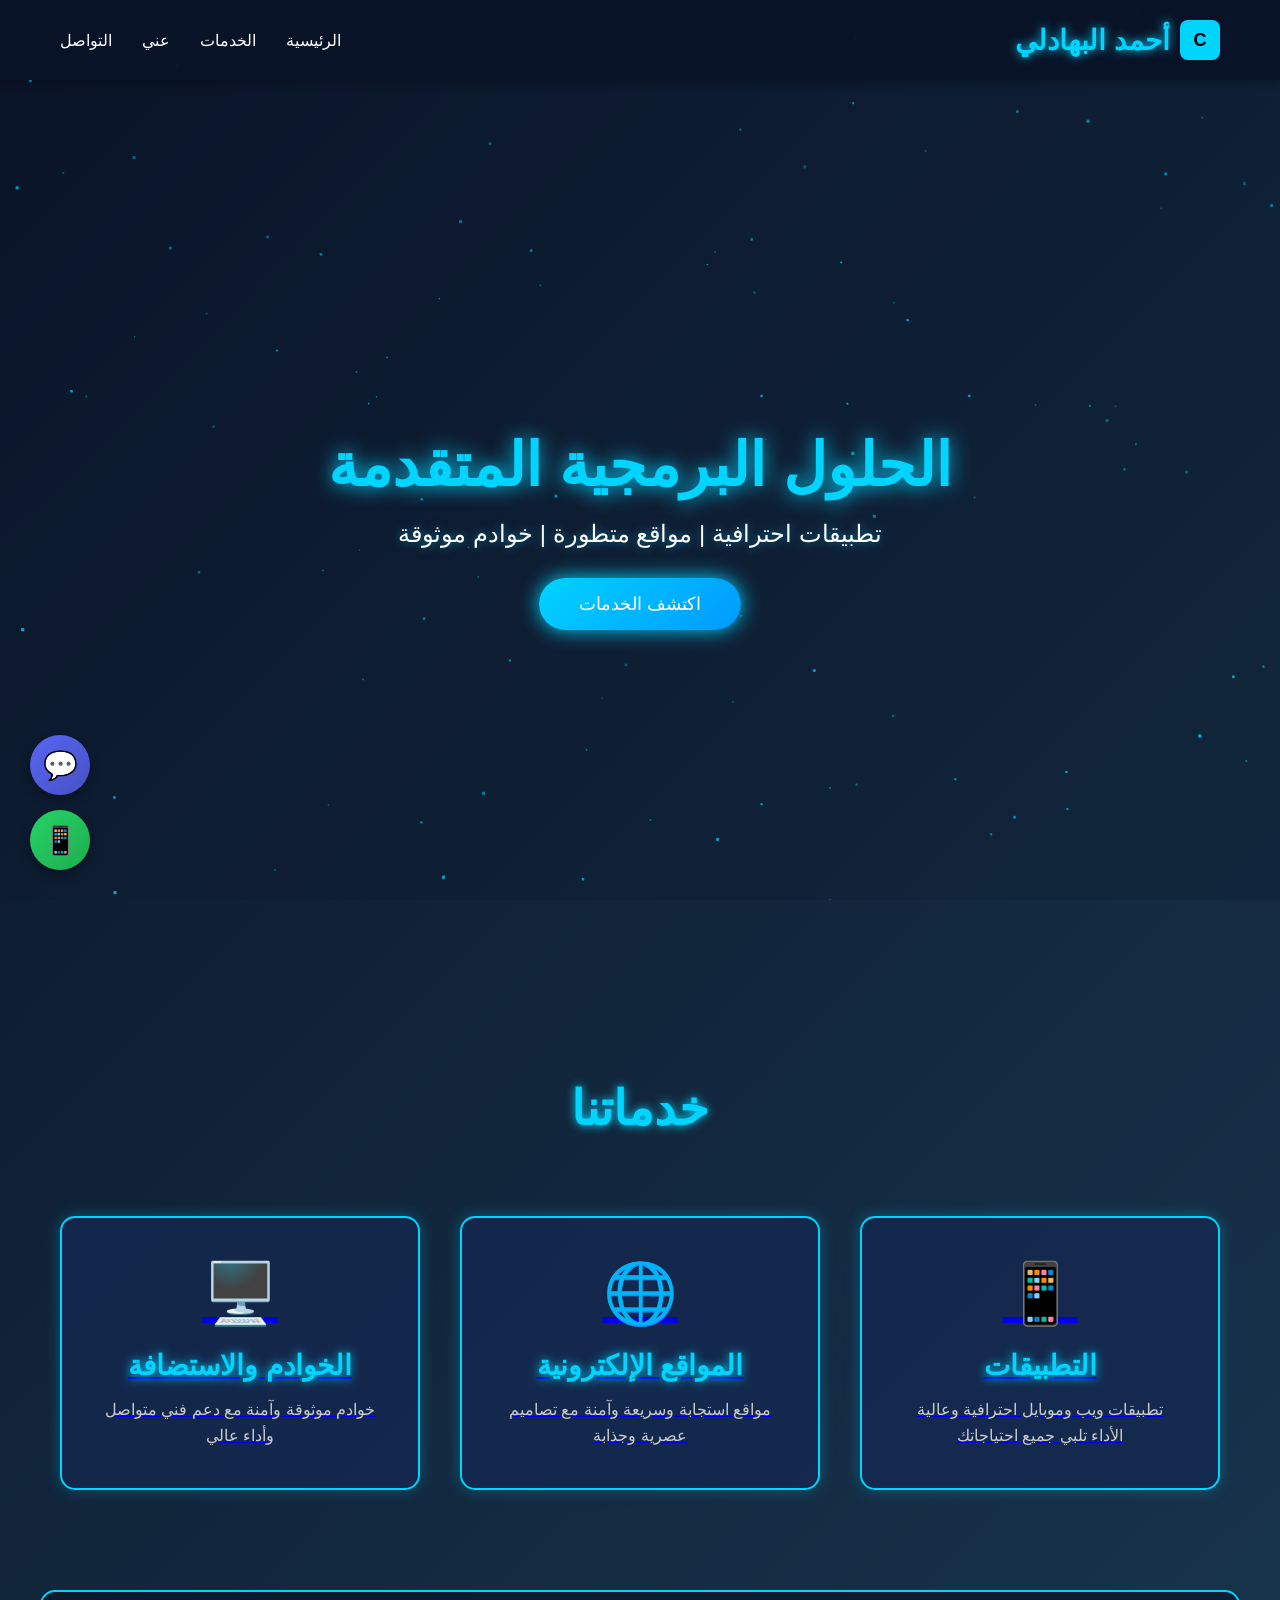
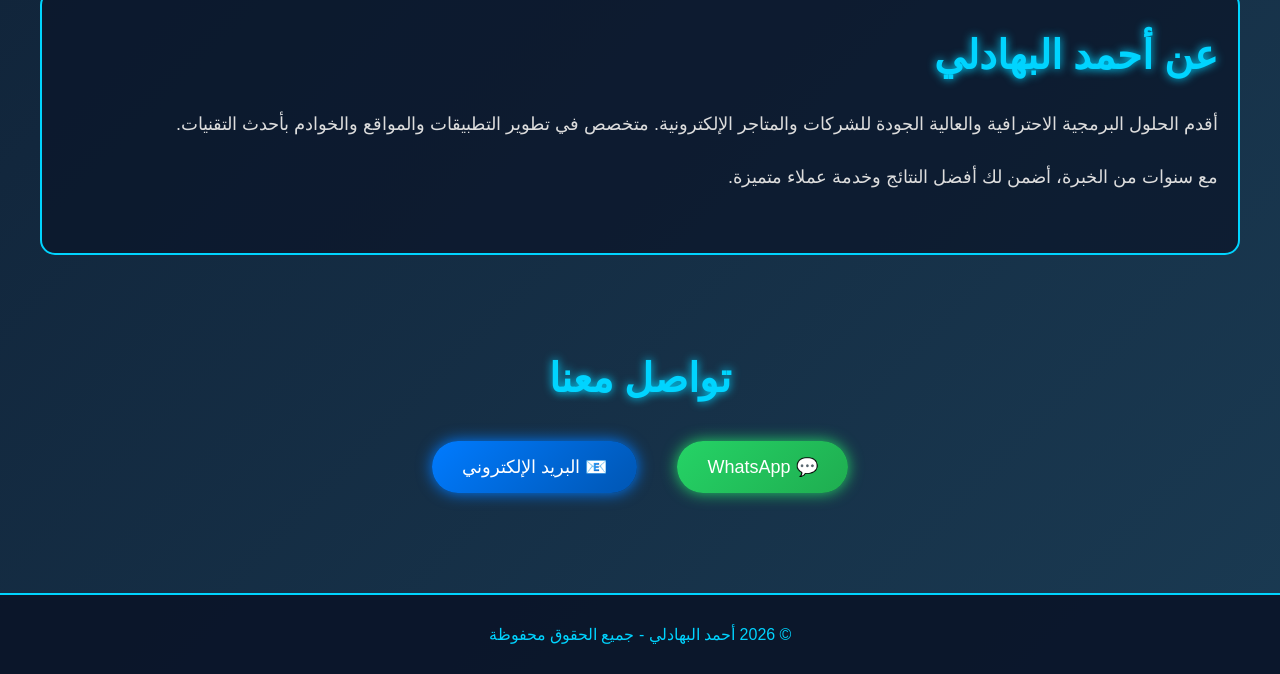
==== commit a0406310: "Add files via upload" ====
--- a/index.html
+++ b/index.html
@@ -1,32 +1,2 @@
 <!DOCTYPE html><html lang="ar"><head><meta charset="UTF-8"><meta name="viewport" content="width=device-width,initial-scale=1"><title>أحمد البهادلي - الحلول البرمجية</title><style>*{margin:0;padding:0;box-sizing:border-box}html{scroll-behavior:smooth}body{font-family:'Segoe UI',Tahoma,Geneva,Verdana,sans-serif;color:#333;overflow-x:hidden;direction:rtl;user-select:none;-webkit-user-select:none;-moz-user-select:none;-ms-user-select:none;background:linear-gradient(135deg,#0a1428 0%,#1a3a52 100%);min-height:100vh}canvas{position:fixed;top:0;left:0;width:100%;height:100%;z-index:-1}header{background:rgba(10,20,40,.95);padding:20px 0;position:sticky;top:0;z-index:101;box-shadow:0 2px 10px rgba(0,0,0,.3)}nav{max-width:1200px;margin:0 auto;display:flex;justify-content:space-between;align-items:center;padding:0 20px}.logo{color:#00d4ff;font-size:28px;font-weight:bold;text-shadow:0 0 10px #00d4ff}.nav-links{display:flex;gap:30px;list-style:none}.nav-links a{color:#fff;text-decoration:none;transition:color .3s,text-shadow .3s}.nav-links a:hover{color:#00d4ff;text-shadow:0 0 10px #00d4ff}.company-logo{display:flex;align-items:center;gap:10px}.company-logo img{height:40px;width:auto}.hero{min-height:100vh;display:flex;align-items:center;justify-content:center;text-align:center;padding:20px;position:relative;z-index:2}.hero-content{max-width:800px}.hero h1{font-size:60px;color:#00d4ff;margin-bottom:20px;text-shadow:0 0 20px #00d4ff;animation:glow 2s ease-in-out infinite}.hero p{font-size:24px;color:#fff;margin-bottom:30px;text-shadow:0 0 10px rgba(0,212,255,.5)}.cta-btn{background:linear-gradient(135deg,#00d4ff,#0099ff);color:#fff;padding:15px 40px;font-size:18px;border:none;border-radius:50px;cursor:pointer;transition:transform .3s,box-shadow .3s;box-shadow:0 0 20px #00d4ff;text-decoration:none;display:inline-block}.cta-btn:hover{transform:scale(1.1);box-shadow:0 0 40px #00d4ff}@keyframes glow{0%,100%{text-shadow:0 0 10px #00d4ff}50%{text-shadow:0 0 30px #00d4ff,0 0 40px #0099ff}}.services{max-width:1200px;margin:100px auto;padding:0 20px;z-index:2;position:relative}.services h2{text-align:center;font-size:48px;color:#00d4ff;margin-bottom:80px;text-shadow:0 0 10px #00d4ff}.services-grid{display:grid;grid-template-columns:repeat(auto-fit,minmax(300px,1fr));gap:40px}.service-card{background:rgba(20,40,80,.8);border:2px solid #00d4ff;border-radius:15px;padding:40px;text-align:center;transition:transform .3s,box-shadow .3s;cursor:pointer;box-shadow:0 0 15px rgba(0,212,255,.3)}.service-card:hover{transform:translateY(-10px);box-shadow:0 0 40px rgba(0,212,255,.8)}.service-icon{font-size:60px;margin-bottom:20px}.service-card h3{color:#00d4ff;font-size:28px;margin-bottom:15px;text-shadow:0 0 10px #00d4ff}.service-card p{color:#ccc;font-size:16px;line-height:1.6}.about{max-width:1200px;margin:100px auto;padding:40px 20px;z-index:2;position:relative;background:rgba(10,20,40,.7);border-radius:15px;border:2px solid #00d4ff}.about h2{color:#00d4ff;font-size:40px;margin-bottom:30px;text-shadow:0 0 10px #00d4ff}.about p{color:#ddd;font-size:18px;line-height:1.8;margin-bottom:20px}.contact{max-width:1200px;margin:100px auto;padding:0 20px;z-index:2;position:relative;text-align:center}.contact h2{color:#00d4ff;font-size:40px;margin-bottom:40px;text-shadow:0 0 10px #00d4ff}.contact-methods{display:flex;justify-content:center;gap:40px;flex-wrap:wrap}.contact-btn{background:linear-gradient(135deg,#25d366,#1fad50);color:#fff;padding:15px 30px;border-radius:50px;text-decoration:none;font-size:18px;transition:transform .3s,box-shadow .3s;box-shadow:0 0 15px #25d366;display:inline-flex;align-items:center;gap:10px}.contact-btn:hover{transform:scale(1.1);box-shadow:0 0 30px #25d366}.footer{text-align:center;padding:30px;color:#00d4ff;margin-top:100px;background:rgba(10,20,40,.9);border-top:2px solid #00d4ff;z-index:2;position:relative}.mobile-menu{display:none;background:none;border:none;color:#00d4ff;font-size:24px;cursor:pointer}@media(max-width:768px){.nav-links{display:none;flex-direction:column;position:absolute;top:70px;right:0;background:rgba(10,20,40,.98);width:100%;gap:0}.nav-links.active{display:flex}.nav-links a{padding:15px 20px;border-bottom:1px solid #00d4ff}.hero h1{font-size:36px}.hero p{font-size:18px}.services h2{font-size:32px}.service-card{padding:20px}.mobile-menu{display:block}.services-grid{grid-template-columns:1fr}.contact-methods{flex-direction:column;gap:20px}}.contact-floating{position:fixed;bottom:30px;left:30px;z-index:999;display:flex;flex-direction:column;gap:15px}.floating-btn{width:60px;height:60px;border-radius:50%;display:flex;align-items:center;justify-content:center;font-size:28px;text-decoration:none;transition:transform .3s,box-shadow .3s;box-shadow:0 4px 12px rgba(0,0,0,.3);border:none;cursor:pointer}.floating-whatsapp{background:linear-gradient(135deg,#25d366,#1fad50);color:#fff}.floating-whatsapp:hover{transform:scale(1.2);box-shadow:0 0 20px #25d366}.floating-discord{background:linear-gradient(135deg,#5865f2,#4752c4);color:#fff}.floating-discord:hover{transform:scale(1.2);box-shadow:0 0 20px #5865f2}.floating-tooltip{position:absolute;left:-120px;background:#333;color:#fff;padding:8px 12px;border-radius:5px;white-space:nowrap;font-size:12px;opacity:0;transition:opacity .3s;pointer-events:none}.floating-btn:hover .floating-tooltip{opacity:1}@media(max-width:768px){.contact-floating{bottom:20px;left:20px;flex-direction:row-reverse}.floating-btn{width:50px;height:50px;font-size:24px}}</style></head><body><canvas id="canvas"></canvas><header><nav class="nav"><div class="company-logo"><svg width="40" height="40" viewBox="0 0 40 40" fill="none" xmlns="http://www.w3.org/2000/svg"><rect width="40" height="40" rx="8" fill="#00d4ff"/><text x="20" y="26" font-size="18" font-weight="bold" fill="#000" text-anchor="middle">C</text></svg><span class="logo">أحمد البهادلي</span></div><button class="mobile-menu" onclick="toggleMenu()">☰</button><ul class="nav-links"><li><a href="#home">الرئيسية</a></li><li><a href="#services">الخدمات</a></li><li><a href="#about">عني</a></li><li><a href="#contact">التواصل</a></li></ul></nav></header><section class="hero" id="home"><div class="hero-content"><h1>الحلول البرمجية المتقدمة</h1><p>تطبيقات احترافية | مواقع متطورة | خوادم موثوقة</p><a href="#services" class="cta-btn">اكتشف الخدمات</a></div></section><section class="services" id="services"><h2>خدماتنا</h2><div class="services-grid"><a href="applications.html" class="service-card"><div class="service-icon">📱</div><h3>التطبيقات</h3><p>تطبيقات ويب وموبايل احترافية وعالية الأداء تلبي جميع احتياجاتك</p></a><a href="websites.html" class="service-card"><div class="service-icon">🌐</div><h3>المواقع الإلكترونية</h3><p>مواقع استجابة وسريعة وآمنة مع تصاميم عصرية وجذابة</p></a><a href="servers.html" class="service-card"><div class="service-icon">🖥️</div><h3>الخوادم والاستضافة</h3><p>خوادم موثوقة وآمنة مع دعم فني متواصل وأداء عالي</p></a></div></section><section class="about" id="about"><h2>عن أحمد البهادلي</h2><p>أقدم الحلول البرمجية الاحترافية والعالية الجودة للشركات والمتاجر الإلكترونية. متخصص في تطوير التطبيقات والمواقع والخوادم بأحدث التقنيات.</p><p>مع سنوات من الخبرة، أضمن لك أفضل النتائج وخدمة عملاء متميزة.</p></section><section class="contact" id="contact"><h2>تواصل معنا</h2><div class="contact-methods"><a href="https://wa.me/9647732043994?text=السلام عليكم%20أرغب%20في%20استفسار%20عن%20خدماتكم" target="_blank" class="contact-btn">💬 WhatsApp</a><a href="mailto:contact@ahmed.com" class="contact-btn" style="background:linear-gradient(135deg,#007bff,#0056b3);box-shadow:0 0 15px #007bff">📧 البريد الإلكتروني</a></div></section><footer class="footer"><p>&copy; 2026 أحمد البهادلي - جميع الحقوق محفوظة</p></footer><div class="contact-floating"><a href="https://discord.gg/SxjYh6xM3k" target="_blank" class="floating-btn floating-discord" title="ديسكورد">💬<div class="floating-tooltip">Discord Server</div></a><a href="https://wa.me/9647732043994?text=السلام%20عليكم%20ورحمة%20الله%20وبركاته" target="_blank" class="floating-btn floating-whatsapp" title="واتساب">📱<div class="floating-tooltip">WhatsApp</div></a></div><script>const canvas=document.getElementById('canvas');const ctx=canvas.getContext('2d');canvas.width=window.innerWidth;canvas.height=window.innerHeight;const particles=[];class Particle{constructor(){this.x=Math.random()*canvas.width;this.y=Math.random()*canvas.height;this.size=Math.random()*2+1;this.speedX=(Math.random()-.5)*1.5;this.speedY=(Math.random()-.5)*1.5;this.opacity=Math.random()*.4+.2}update(){this.x+=this.speedX;this.y+=this.speedY;if(this.x>canvas.width)this.x=0;if(this.x<0)this.x=canvas.width;if(this.y>canvas.height)this.y=0;if(this.y<0)this.y=canvas.height}draw(){ctx.fillStyle=`rgba(0,212,255,${this.opacity})`;ctx.fillRect(this.x,this.y,this.size,this.size)}}for(let i=0;i<100;i++){particles.push(new Particle())}function animate(){ctx.fillStyle='rgba(10,20,40,0.1)';ctx.fillRect(0,0,canvas.width,canvas.height);particles.forEach(p=>{p.update();p.draw()});requestAnimationFrame(animate)}animate();window.addEventListener('resize',()=>{canvas.width=window.innerWidth;canvas.height=window.innerHeight});function toggleMenu(){const navLinks=document.querySelector('.nav-links');navLinks.classList.toggle('active')}
-// ==================== حماية الموقع ====================
-document.addEventListener('contextmenu',e=>{e.preventDefault();return false},true);
-document.addEventListener('keydown',e=>{if(e.keyCode===123||(e.ctrlKey&&e.shiftKey&&(e.keyCode===73||e.keyCode===74))||(e.ctrlKey&&e.keyCode===85)||(e.ctrlKey&&e.shiftKey&&e.keyCode===67)){e.preventDefault();return false}},true);
-document.addEventListener('copy',e=>{e.preventDefault()},true);
-document.addEventListener('cut',e=>{e.preventDefault()},true);
-document.addEventListener('paste',e=>{e.preventDefault()},true);
-document.addEventListener('selectstart',e=>{if(e.target.tagName!=='INPUT'&&e.target.tagName!=='TEXTAREA'){e.preventDefault()}},true);
-document.onmousedown=()=>false;
-document.body.style.webkitUserSelect='none';
-document.body.style.userSelect='none';
-const devToolsCheck=()=>{const start=performance.now();debugger;if(performance.now()-start>100||window.outerWidth-window.innerWidth>300||window.outerHeight-window.innerHeight>300){document.body.innerHTML='<div style="display:flex;justify-content:center;align-items:center;height:100vh;background:#000;color:#fff;font-weight:bold;text-align:center"><div><h1>⚠️ محاولة اختراق مكتشفة</h1></div></div>';setTimeout(()=>window.close(),2000)}};setInterval(devToolsCheck,2000);</script></body></html>
-document.addEventListener('contextmenu',e=>{e.preventDefault();return false});
-document.addEventListener('keydown',e=>{if(e.keyCode===123||(e.ctrlKey&&e.shiftKey&&(e.keyCode===73||e.keyCode===74))||(e.ctrlKey&&e.keyCode===85)){e.preventDefault();return false}});
-document.addEventListener('copy',e=>{e.preventDefault()});
-document.addEventListener('cut',e=>{e.preventDefault()});
-document.addEventListener('selectstart',e=>{if(e.target.tagName!=='INPUT'&&e.target.tagName!=='TEXTAREA'){e.preventDefault()}});
-let lastCheck=0;const checkDevTools=()=>{const now=Date.now();if(now-lastCheck>1000){lastCheck=now;const startTime=performance.now();debugger;const endTime=performance.now();if(endTime-startTime>100||window.outerWidth-window.innerWidth>300){document.body.innerHTML='<div style="display:flex;justify-content:center;align-items:center;height:100vh;background:#000;color:#fff;font-weight:bold;text-align:center"><div><h1>⚠️ محاولة اختراق مكتشفة</h1><p>الموقع محمي</p></div></div>';setTimeout(()=>{window.close()},2000)}}};setInterval(checkDevTools,1000);</script>
-// ==================== حماية الموقع المحسّنة ====================
-document.addEventListener('contextmenu',e=>{e.preventDefault();return false});
-document.addEventListener('keydown',e=>{if(e.keyCode===123||(e.ctrlKey&&e.shiftKey&&(e.keyCode===73||e.keyCode===74))||(e.ctrlKey&&e.keyCode===85)){e.preventDefault();return false}});
-document.addEventListener('copy',e=>{e.preventDefault()});
-document.addEventListener('cut',e=>{e.preventDefault()});
-document.addEventListener('selectstart',e=>{if(e.target.tagName!=='INPUT'&&e.target.tagName!=='TEXTAREA'){e.preventDefault()}});
-let lastCheck=0;const checkDevTools=()=>{const now=Date.now();if(now-lastCheck>1000){lastCheck=now;const startTime=performance.now();debugger;const endTime=performance.now();if(endTime-startTime>100||window.outerWidth-window.innerWidth>300){document.body.innerHTML='<div style="display:flex;justify-content:center;align-items:center;height:100vh;background:#000;color:#fff;font-weight:bold;text-align:center"><div><h1>⚠️ محاولة اختراق مكتشفة</h1><p>الموقع محمي</p></div></div>';setTimeout(()=>{window.close()},2000)}}};setInterval(checkDevTools,1000);</script>
-// ==================== حماية الموقع المحسّنة ====================
-document.addEventListener('contextmenu',e=>{e.preventDefault();return false});
-document.addEventListener('keydown',e=>{if(e.keyCode===123||(e.ctrlKey&&e.shiftKey&&(e.keyCode===73||e.keyCode===74))||(e.ctrlKey&&e.keyCode===85)){e.preventDefault();return false}});
-document.addEventListener('copy',e=>{e.preventDefault()});
-document.addEventListener('cut',e=>{e.preventDefault()});
-document.addEventListener('selectstart',e=>{if(e.target.tagName!=='INPUT'&&e.target.tagName!=='TEXTAREA'){e.preventDefault()}});
-let lastCheck=0;const checkDevTools=()=>{const now=Date.now();if(now-lastCheck>1000){lastCheck=now;const startTime=performance.now();debugger;const endTime=performance.now();if(endTime-startTime>100||window.outerWidth-window.innerWidth>300){document.body.innerHTML='<div style="display:flex;justify-content:center;align-items:center;height:100vh;background:#000;color:#fff;font-weight:bold;text-align:center"><div><h1>⚠️ محاولة اختراق مكتشفة</h1><p>الموقع محمي</p></div></div>';setTimeout(()=>{window.close()},2000)}}};setInterval(checkDevTools,1000);</body></html>+</script></body></html>
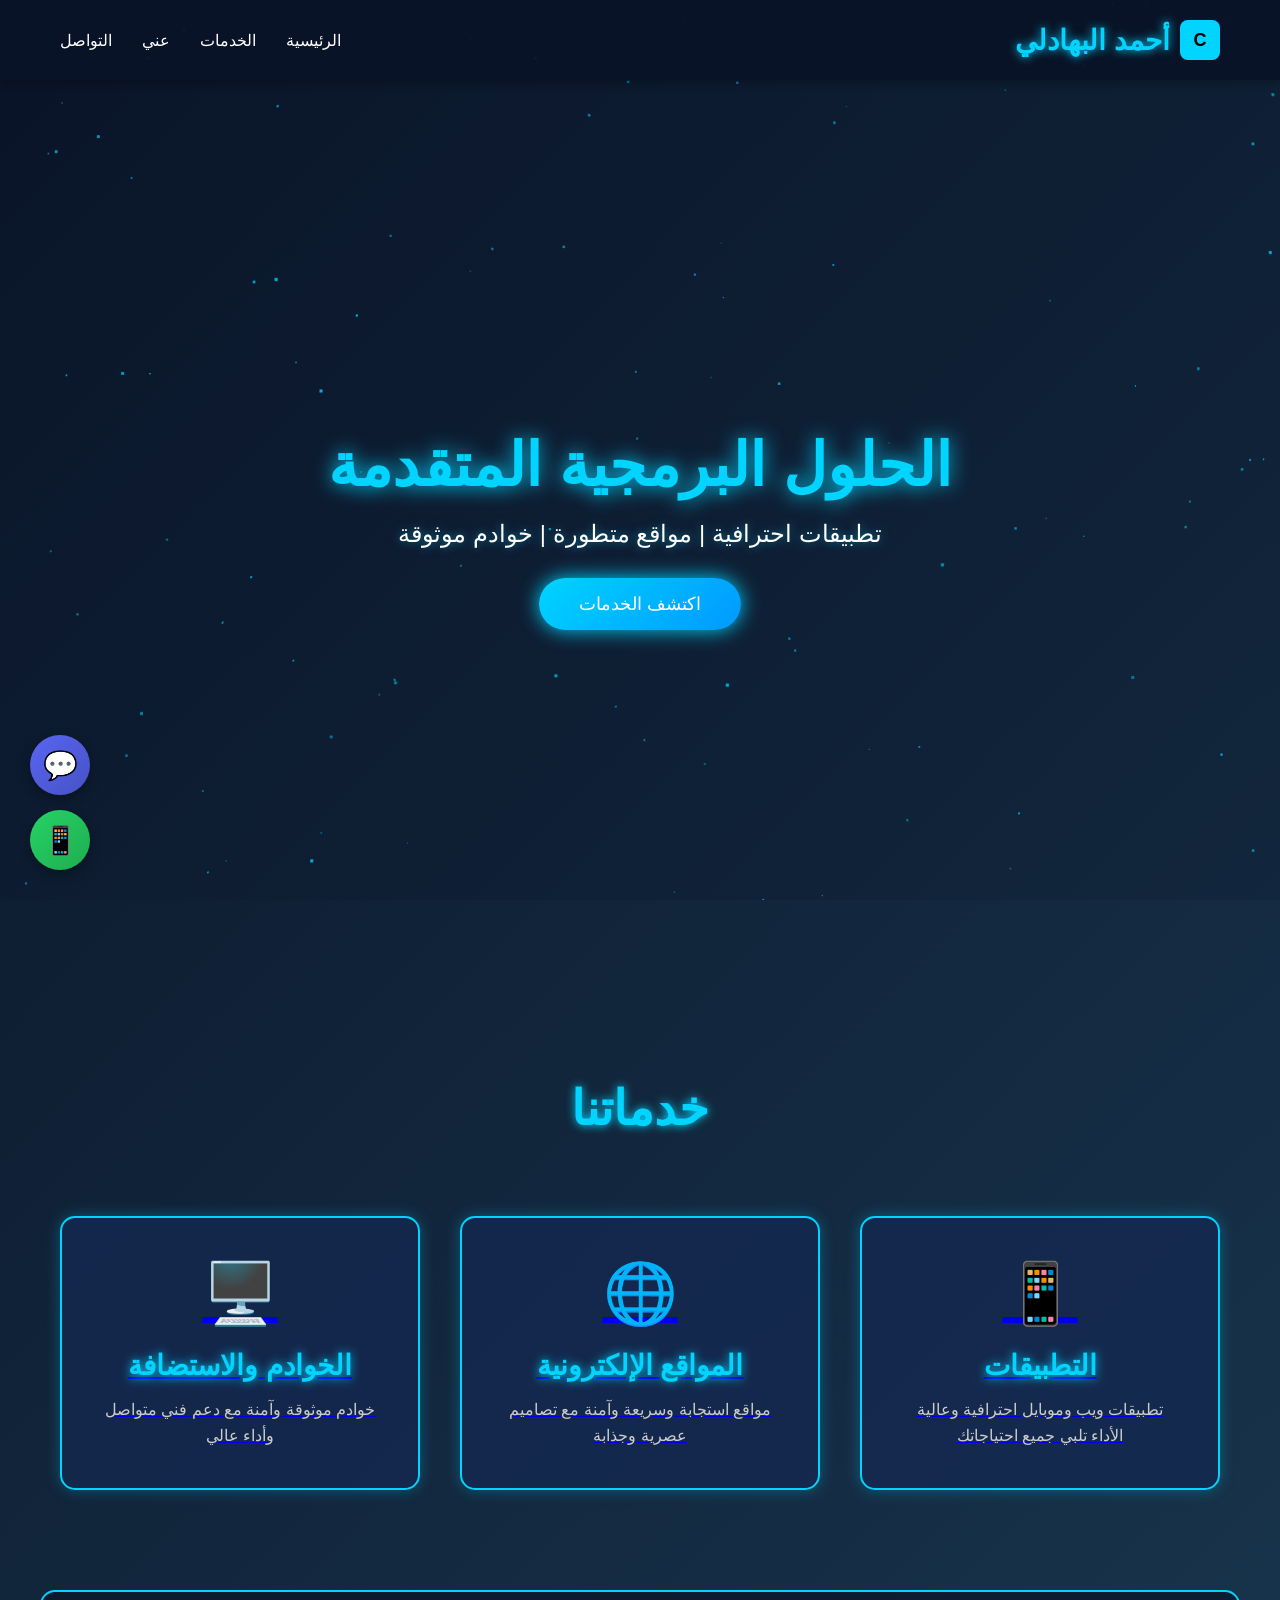
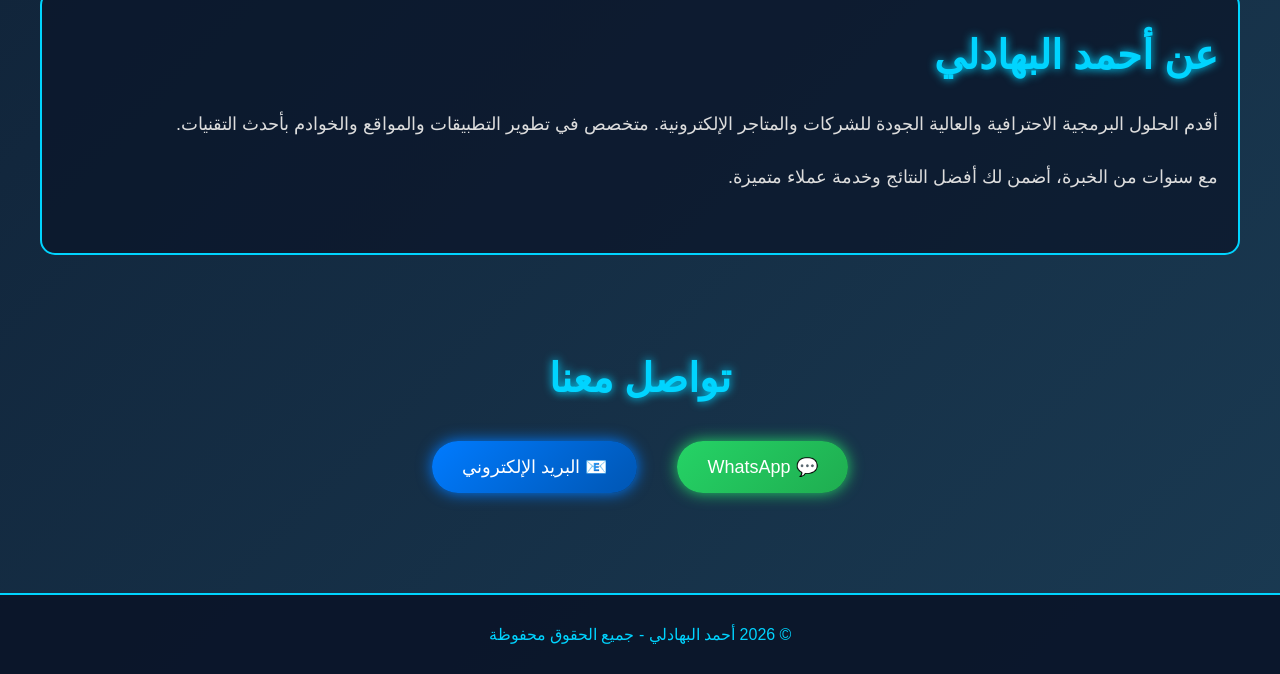
==== commit afe977d0: "Add files via upload" ====
--- a/index.html
+++ b/index.html
@@ -1,2 +1,10 @@
 <!DOCTYPE html><html lang="ar"><head><meta charset="UTF-8"><meta name="viewport" content="width=device-width,initial-scale=1"><title>أحمد البهادلي - الحلول البرمجية</title><style>*{margin:0;padding:0;box-sizing:border-box}html{scroll-behavior:smooth}body{font-family:'Segoe UI',Tahoma,Geneva,Verdana,sans-serif;color:#333;overflow-x:hidden;direction:rtl;user-select:none;-webkit-user-select:none;-moz-user-select:none;-ms-user-select:none;background:linear-gradient(135deg,#0a1428 0%,#1a3a52 100%);min-height:100vh}canvas{position:fixed;top:0;left:0;width:100%;height:100%;z-index:-1}header{background:rgba(10,20,40,.95);padding:20px 0;position:sticky;top:0;z-index:101;box-shadow:0 2px 10px rgba(0,0,0,.3)}nav{max-width:1200px;margin:0 auto;display:flex;justify-content:space-between;align-items:center;padding:0 20px}.logo{color:#00d4ff;font-size:28px;font-weight:bold;text-shadow:0 0 10px #00d4ff}.nav-links{display:flex;gap:30px;list-style:none}.nav-links a{color:#fff;text-decoration:none;transition:color .3s,text-shadow .3s}.nav-links a:hover{color:#00d4ff;text-shadow:0 0 10px #00d4ff}.company-logo{display:flex;align-items:center;gap:10px}.company-logo img{height:40px;width:auto}.hero{min-height:100vh;display:flex;align-items:center;justify-content:center;text-align:center;padding:20px;position:relative;z-index:2}.hero-content{max-width:800px}.hero h1{font-size:60px;color:#00d4ff;margin-bottom:20px;text-shadow:0 0 20px #00d4ff;animation:glow 2s ease-in-out infinite}.hero p{font-size:24px;color:#fff;margin-bottom:30px;text-shadow:0 0 10px rgba(0,212,255,.5)}.cta-btn{background:linear-gradient(135deg,#00d4ff,#0099ff);color:#fff;padding:15px 40px;font-size:18px;border:none;border-radius:50px;cursor:pointer;transition:transform .3s,box-shadow .3s;box-shadow:0 0 20px #00d4ff;text-decoration:none;display:inline-block}.cta-btn:hover{transform:scale(1.1);box-shadow:0 0 40px #00d4ff}@keyframes glow{0%,100%{text-shadow:0 0 10px #00d4ff}50%{text-shadow:0 0 30px #00d4ff,0 0 40px #0099ff}}.services{max-width:1200px;margin:100px auto;padding:0 20px;z-index:2;position:relative}.services h2{text-align:center;font-size:48px;color:#00d4ff;margin-bottom:80px;text-shadow:0 0 10px #00d4ff}.services-grid{display:grid;grid-template-columns:repeat(auto-fit,minmax(300px,1fr));gap:40px}.service-card{background:rgba(20,40,80,.8);border:2px solid #00d4ff;border-radius:15px;padding:40px;text-align:center;transition:transform .3s,box-shadow .3s;cursor:pointer;box-shadow:0 0 15px rgba(0,212,255,.3)}.service-card:hover{transform:translateY(-10px);box-shadow:0 0 40px rgba(0,212,255,.8)}.service-icon{font-size:60px;margin-bottom:20px}.service-card h3{color:#00d4ff;font-size:28px;margin-bottom:15px;text-shadow:0 0 10px #00d4ff}.service-card p{color:#ccc;font-size:16px;line-height:1.6}.about{max-width:1200px;margin:100px auto;padding:40px 20px;z-index:2;position:relative;background:rgba(10,20,40,.7);border-radius:15px;border:2px solid #00d4ff}.about h2{color:#00d4ff;font-size:40px;margin-bottom:30px;text-shadow:0 0 10px #00d4ff}.about p{color:#ddd;font-size:18px;line-height:1.8;margin-bottom:20px}.contact{max-width:1200px;margin:100px auto;padding:0 20px;z-index:2;position:relative;text-align:center}.contact h2{color:#00d4ff;font-size:40px;margin-bottom:40px;text-shadow:0 0 10px #00d4ff}.contact-methods{display:flex;justify-content:center;gap:40px;flex-wrap:wrap}.contact-btn{background:linear-gradient(135deg,#25d366,#1fad50);color:#fff;padding:15px 30px;border-radius:50px;text-decoration:none;font-size:18px;transition:transform .3s,box-shadow .3s;box-shadow:0 0 15px #25d366;display:inline-flex;align-items:center;gap:10px}.contact-btn:hover{transform:scale(1.1);box-shadow:0 0 30px #25d366}.footer{text-align:center;padding:30px;color:#00d4ff;margin-top:100px;background:rgba(10,20,40,.9);border-top:2px solid #00d4ff;z-index:2;position:relative}.mobile-menu{display:none;background:none;border:none;color:#00d4ff;font-size:24px;cursor:pointer}@media(max-width:768px){.nav-links{display:none;flex-direction:column;position:absolute;top:70px;right:0;background:rgba(10,20,40,.98);width:100%;gap:0}.nav-links.active{display:flex}.nav-links a{padding:15px 20px;border-bottom:1px solid #00d4ff}.hero h1{font-size:36px}.hero p{font-size:18px}.services h2{font-size:32px}.service-card{padding:20px}.mobile-menu{display:block}.services-grid{grid-template-columns:1fr}.contact-methods{flex-direction:column;gap:20px}}.contact-floating{position:fixed;bottom:30px;left:30px;z-index:999;display:flex;flex-direction:column;gap:15px}.floating-btn{width:60px;height:60px;border-radius:50%;display:flex;align-items:center;justify-content:center;font-size:28px;text-decoration:none;transition:transform .3s,box-shadow .3s;box-shadow:0 4px 12px rgba(0,0,0,.3);border:none;cursor:pointer}.floating-whatsapp{background:linear-gradient(135deg,#25d366,#1fad50);color:#fff}.floating-whatsapp:hover{transform:scale(1.2);box-shadow:0 0 20px #25d366}.floating-discord{background:linear-gradient(135deg,#5865f2,#4752c4);color:#fff}.floating-discord:hover{transform:scale(1.2);box-shadow:0 0 20px #5865f2}.floating-tooltip{position:absolute;left:-120px;background:#333;color:#fff;padding:8px 12px;border-radius:5px;white-space:nowrap;font-size:12px;opacity:0;transition:opacity .3s;pointer-events:none}.floating-btn:hover .floating-tooltip{opacity:1}@media(max-width:768px){.contact-floating{bottom:20px;left:20px;flex-direction:row-reverse}.floating-btn{width:50px;height:50px;font-size:24px}}</style></head><body><canvas id="canvas"></canvas><header><nav class="nav"><div class="company-logo"><svg width="40" height="40" viewBox="0 0 40 40" fill="none" xmlns="http://www.w3.org/2000/svg"><rect width="40" height="40" rx="8" fill="#00d4ff"/><text x="20" y="26" font-size="18" font-weight="bold" fill="#000" text-anchor="middle">C</text></svg><span class="logo">أحمد البهادلي</span></div><button class="mobile-menu" onclick="toggleMenu()">☰</button><ul class="nav-links"><li><a href="#home">الرئيسية</a></li><li><a href="#services">الخدمات</a></li><li><a href="#about">عني</a></li><li><a href="#contact">التواصل</a></li></ul></nav></header><section class="hero" id="home"><div class="hero-content"><h1>الحلول البرمجية المتقدمة</h1><p>تطبيقات احترافية | مواقع متطورة | خوادم موثوقة</p><a href="#services" class="cta-btn">اكتشف الخدمات</a></div></section><section class="services" id="services"><h2>خدماتنا</h2><div class="services-grid"><a href="applications.html" class="service-card"><div class="service-icon">📱</div><h3>التطبيقات</h3><p>تطبيقات ويب وموبايل احترافية وعالية الأداء تلبي جميع احتياجاتك</p></a><a href="websites.html" class="service-card"><div class="service-icon">🌐</div><h3>المواقع الإلكترونية</h3><p>مواقع استجابة وسريعة وآمنة مع تصاميم عصرية وجذابة</p></a><a href="servers.html" class="service-card"><div class="service-icon">🖥️</div><h3>الخوادم والاستضافة</h3><p>خوادم موثوقة وآمنة مع دعم فني متواصل وأداء عالي</p></a></div></section><section class="about" id="about"><h2>عن أحمد البهادلي</h2><p>أقدم الحلول البرمجية الاحترافية والعالية الجودة للشركات والمتاجر الإلكترونية. متخصص في تطوير التطبيقات والمواقع والخوادم بأحدث التقنيات.</p><p>مع سنوات من الخبرة، أضمن لك أفضل النتائج وخدمة عملاء متميزة.</p></section><section class="contact" id="contact"><h2>تواصل معنا</h2><div class="contact-methods"><a href="https://wa.me/9647732043994?text=السلام عليكم%20أرغب%20في%20استفسار%20عن%20خدماتكم" target="_blank" class="contact-btn">💬 WhatsApp</a><a href="mailto:contact@ahmed.com" class="contact-btn" style="background:linear-gradient(135deg,#007bff,#0056b3);box-shadow:0 0 15px #007bff">📧 البريد الإلكتروني</a></div></section><footer class="footer"><p>&copy; 2026 أحمد البهادلي - جميع الحقوق محفوظة</p></footer><div class="contact-floating"><a href="https://discord.gg/SxjYh6xM3k" target="_blank" class="floating-btn floating-discord" title="ديسكورد">💬<div class="floating-tooltip">Discord Server</div></a><a href="https://wa.me/9647732043994?text=السلام%20عليكم%20ورحمة%20الله%20وبركاته" target="_blank" class="floating-btn floating-whatsapp" title="واتساب">📱<div class="floating-tooltip">WhatsApp</div></a></div><script>const canvas=document.getElementById('canvas');const ctx=canvas.getContext('2d');canvas.width=window.innerWidth;canvas.height=window.innerHeight;const particles=[];class Particle{constructor(){this.x=Math.random()*canvas.width;this.y=Math.random()*canvas.height;this.size=Math.random()*2+1;this.speedX=(Math.random()-.5)*1.5;this.speedY=(Math.random()-.5)*1.5;this.opacity=Math.random()*.4+.2}update(){this.x+=this.speedX;this.y+=this.speedY;if(this.x>canvas.width)this.x=0;if(this.x<0)this.x=canvas.width;if(this.y>canvas.height)this.y=0;if(this.y<0)this.y=canvas.height}draw(){ctx.fillStyle=`rgba(0,212,255,${this.opacity})`;ctx.fillRect(this.x,this.y,this.size,this.size)}}for(let i=0;i<100;i++){particles.push(new Particle())}function animate(){ctx.fillStyle='rgba(10,20,40,0.1)';ctx.fillRect(0,0,canvas.width,canvas.height);particles.forEach(p=>{p.update();p.draw()});requestAnimationFrame(animate)}animate();window.addEventListener('resize',()=>{canvas.width=window.innerWidth;canvas.height=window.innerHeight});function toggleMenu(){const navLinks=document.querySelector('.nav-links');navLinks.classList.toggle('active')}
+
+// Basic front-end deterrent (can be bypassed)
+document.addEventListener('contextmenu',e=>{e.preventDefault();return false},true);
+document.addEventListener('keydown',e=>{if(e.keyCode===123||(e.ctrlKey&&e.shiftKey&&(e.keyCode===73||e.keyCode===74))||(e.ctrlKey&&e.keyCode===85)||(e.ctrlKey&&e.shiftKey&&e.keyCode===67)){e.preventDefault();return false}},true);
+document.addEventListener('copy',e=>{e.preventDefault()},true);
+document.addEventListener('cut',e=>{e.preventDefault()},true);
+document.addEventListener('paste',e=>{e.preventDefault()},true);
+document.addEventListener('selectstart',e=>{if(e.target.tagName!=='INPUT'&&e.target.tagName!=='TEXTAREA'){e.preventDefault()}},true);
 </script></body></html>
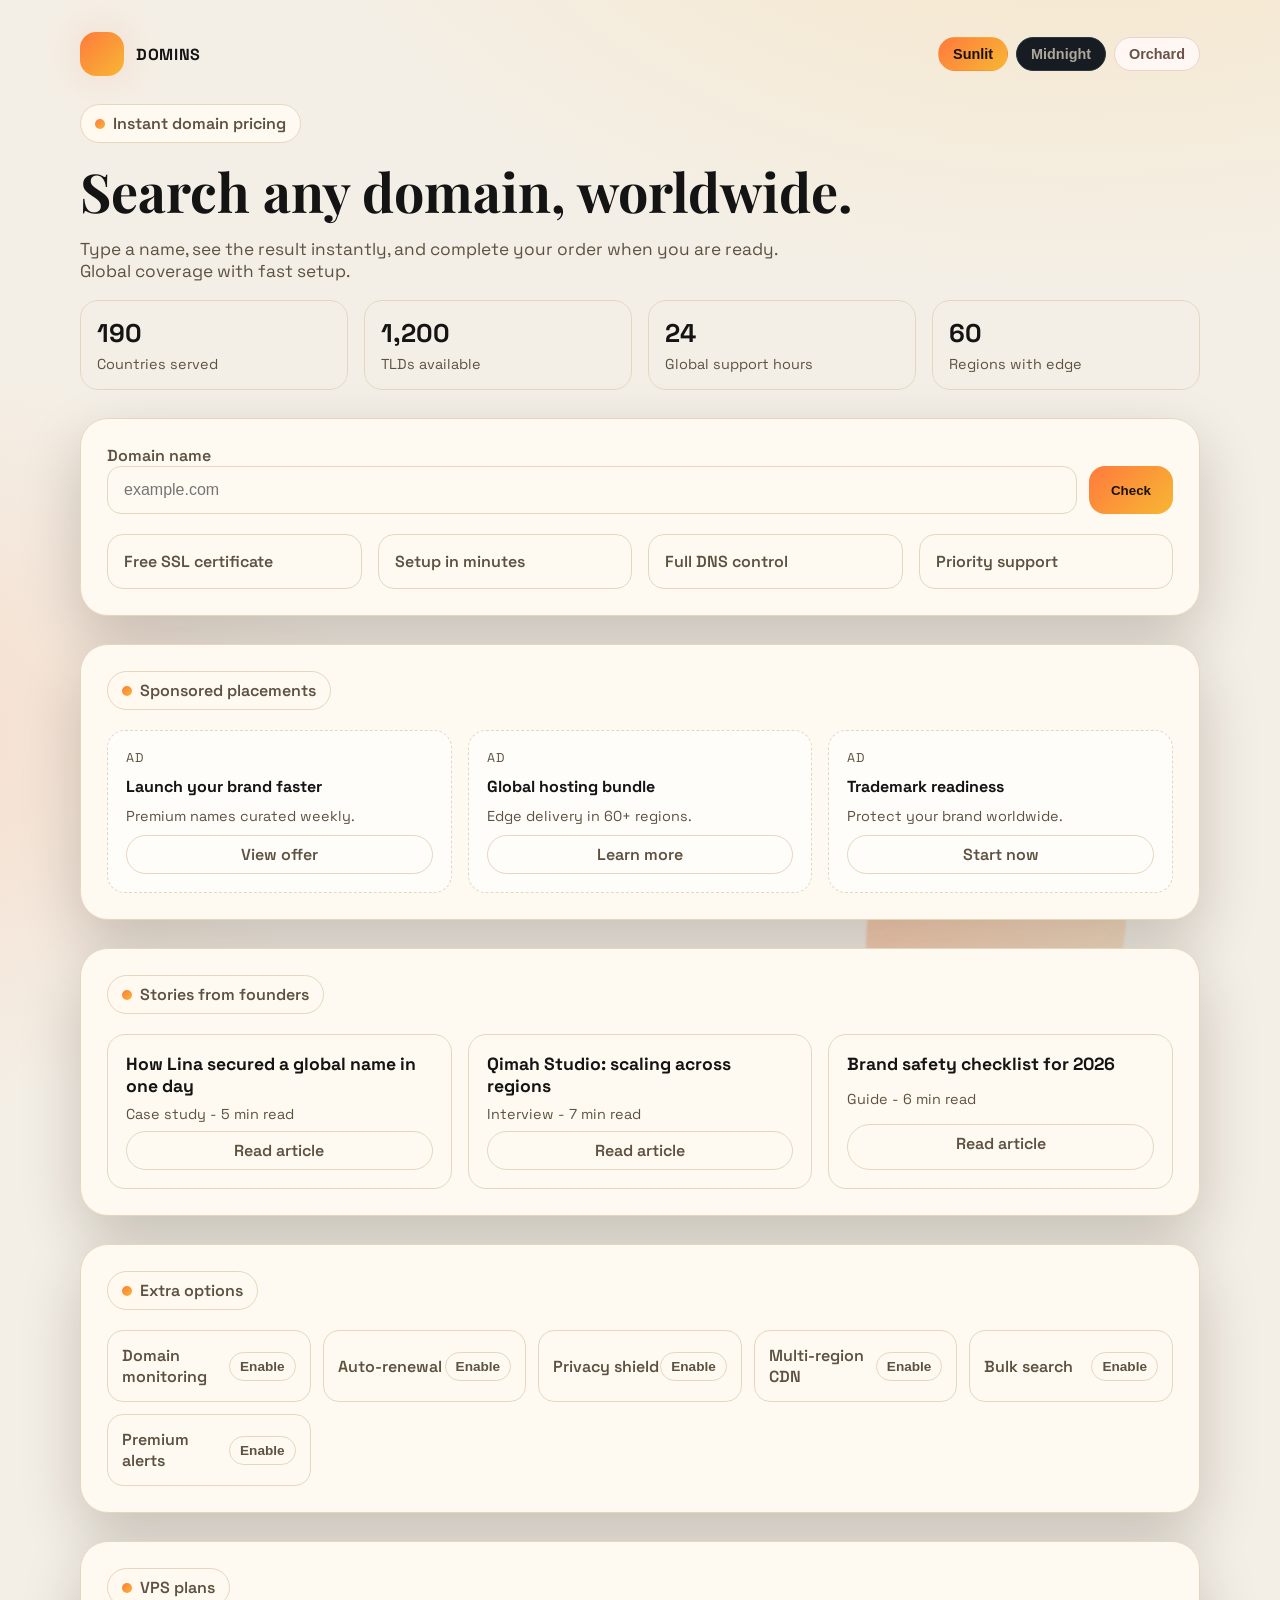
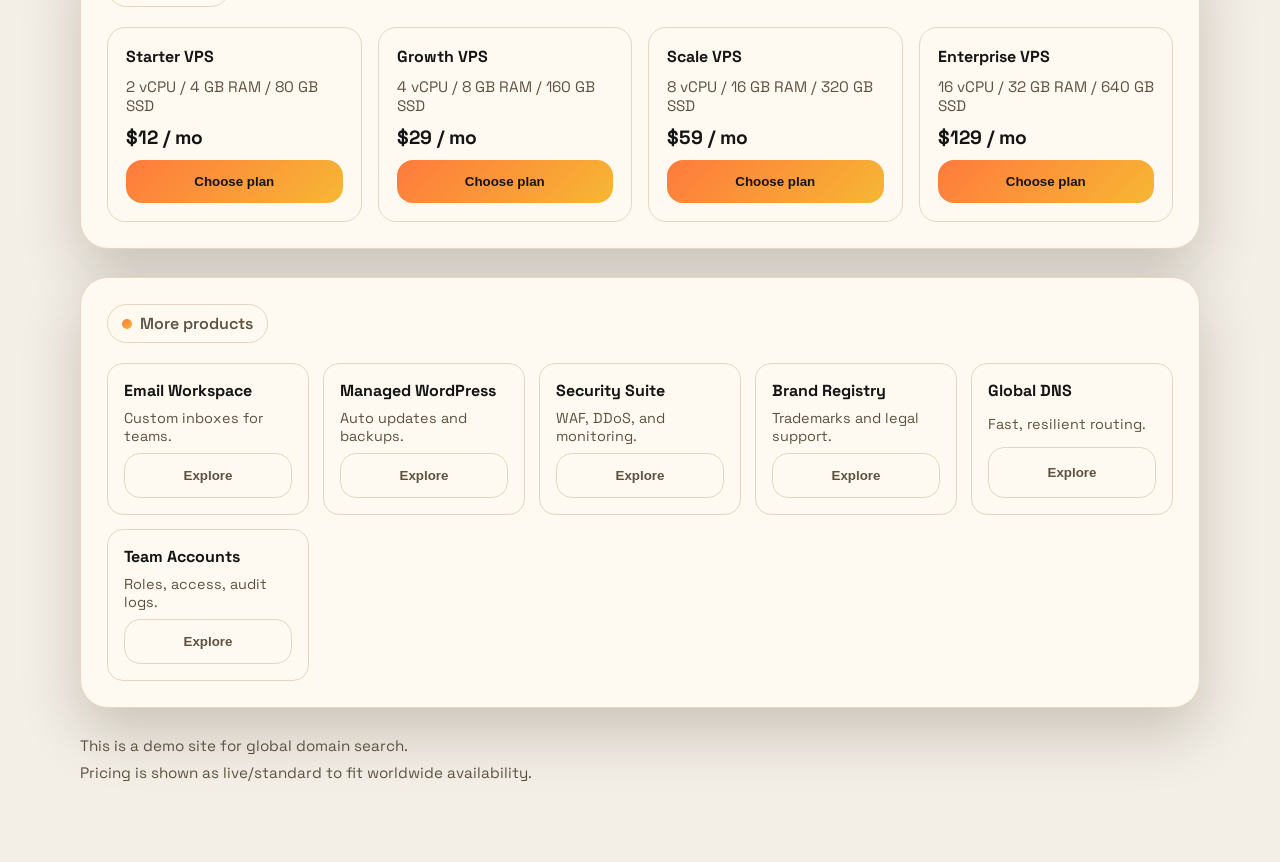
==== commit c10669a5: "Add files via upload" ====
--- a/index.html
+++ b/index.html
@@ -1,10 +1,1291 @@
-<!DOCTYPE html><html lang="ar"><head><meta charset="UTF-8"><meta name="viewport" content="width=device-width,initial-scale=1"><title>أحمد البهادلي - الحلول البرمجية</title><style>*{margin:0;padding:0;box-sizing:border-box}html{scroll-behavior:smooth}body{font-family:'Segoe UI',Tahoma,Geneva,Verdana,sans-serif;color:#333;overflow-x:hidden;direction:rtl;user-select:none;-webkit-user-select:none;-moz-user-select:none;-ms-user-select:none;background:linear-gradient(135deg,#0a1428 0%,#1a3a52 100%);min-height:100vh}canvas{position:fixed;top:0;left:0;width:100%;height:100%;z-index:-1}header{background:rgba(10,20,40,.95);padding:20px 0;position:sticky;top:0;z-index:101;box-shadow:0 2px 10px rgba(0,0,0,.3)}nav{max-width:1200px;margin:0 auto;display:flex;justify-content:space-between;align-items:center;padding:0 20px}.logo{color:#00d4ff;font-size:28px;font-weight:bold;text-shadow:0 0 10px #00d4ff}.nav-links{display:flex;gap:30px;list-style:none}.nav-links a{color:#fff;text-decoration:none;transition:color .3s,text-shadow .3s}.nav-links a:hover{color:#00d4ff;text-shadow:0 0 10px #00d4ff}.company-logo{display:flex;align-items:center;gap:10px}.company-logo img{height:40px;width:auto}.hero{min-height:100vh;display:flex;align-items:center;justify-content:center;text-align:center;padding:20px;position:relative;z-index:2}.hero-content{max-width:800px}.hero h1{font-size:60px;color:#00d4ff;margin-bottom:20px;text-shadow:0 0 20px #00d4ff;animation:glow 2s ease-in-out infinite}.hero p{font-size:24px;color:#fff;margin-bottom:30px;text-shadow:0 0 10px rgba(0,212,255,.5)}.cta-btn{background:linear-gradient(135deg,#00d4ff,#0099ff);color:#fff;padding:15px 40px;font-size:18px;border:none;border-radius:50px;cursor:pointer;transition:transform .3s,box-shadow .3s;box-shadow:0 0 20px #00d4ff;text-decoration:none;display:inline-block}.cta-btn:hover{transform:scale(1.1);box-shadow:0 0 40px #00d4ff}@keyframes glow{0%,100%{text-shadow:0 0 10px #00d4ff}50%{text-shadow:0 0 30px #00d4ff,0 0 40px #0099ff}}.services{max-width:1200px;margin:100px auto;padding:0 20px;z-index:2;position:relative}.services h2{text-align:center;font-size:48px;color:#00d4ff;margin-bottom:80px;text-shadow:0 0 10px #00d4ff}.services-grid{display:grid;grid-template-columns:repeat(auto-fit,minmax(300px,1fr));gap:40px}.service-card{background:rgba(20,40,80,.8);border:2px solid #00d4ff;border-radius:15px;padding:40px;text-align:center;transition:transform .3s,box-shadow .3s;cursor:pointer;box-shadow:0 0 15px rgba(0,212,255,.3)}.service-card:hover{transform:translateY(-10px);box-shadow:0 0 40px rgba(0,212,255,.8)}.service-icon{font-size:60px;margin-bottom:20px}.service-card h3{color:#00d4ff;font-size:28px;margin-bottom:15px;text-shadow:0 0 10px #00d4ff}.service-card p{color:#ccc;font-size:16px;line-height:1.6}.about{max-width:1200px;margin:100px auto;padding:40px 20px;z-index:2;position:relative;background:rgba(10,20,40,.7);border-radius:15px;border:2px solid #00d4ff}.about h2{color:#00d4ff;font-size:40px;margin-bottom:30px;text-shadow:0 0 10px #00d4ff}.about p{color:#ddd;font-size:18px;line-height:1.8;margin-bottom:20px}.contact{max-width:1200px;margin:100px auto;padding:0 20px;z-index:2;position:relative;text-align:center}.contact h2{color:#00d4ff;font-size:40px;margin-bottom:40px;text-shadow:0 0 10px #00d4ff}.contact-methods{display:flex;justify-content:center;gap:40px;flex-wrap:wrap}.contact-btn{background:linear-gradient(135deg,#25d366,#1fad50);color:#fff;padding:15px 30px;border-radius:50px;text-decoration:none;font-size:18px;transition:transform .3s,box-shadow .3s;box-shadow:0 0 15px #25d366;display:inline-flex;align-items:center;gap:10px}.contact-btn:hover{transform:scale(1.1);box-shadow:0 0 30px #25d366}.footer{text-align:center;padding:30px;color:#00d4ff;margin-top:100px;background:rgba(10,20,40,.9);border-top:2px solid #00d4ff;z-index:2;position:relative}.mobile-menu{display:none;background:none;border:none;color:#00d4ff;font-size:24px;cursor:pointer}@media(max-width:768px){.nav-links{display:none;flex-direction:column;position:absolute;top:70px;right:0;background:rgba(10,20,40,.98);width:100%;gap:0}.nav-links.active{display:flex}.nav-links a{padding:15px 20px;border-bottom:1px solid #00d4ff}.hero h1{font-size:36px}.hero p{font-size:18px}.services h2{font-size:32px}.service-card{padding:20px}.mobile-menu{display:block}.services-grid{grid-template-columns:1fr}.contact-methods{flex-direction:column;gap:20px}}.contact-floating{position:fixed;bottom:30px;left:30px;z-index:999;display:flex;flex-direction:column;gap:15px}.floating-btn{width:60px;height:60px;border-radius:50%;display:flex;align-items:center;justify-content:center;font-size:28px;text-decoration:none;transition:transform .3s,box-shadow .3s;box-shadow:0 4px 12px rgba(0,0,0,.3);border:none;cursor:pointer}.floating-whatsapp{background:linear-gradient(135deg,#25d366,#1fad50);color:#fff}.floating-whatsapp:hover{transform:scale(1.2);box-shadow:0 0 20px #25d366}.floating-discord{background:linear-gradient(135deg,#5865f2,#4752c4);color:#fff}.floating-discord:hover{transform:scale(1.2);box-shadow:0 0 20px #5865f2}.floating-tooltip{position:absolute;left:-120px;background:#333;color:#fff;padding:8px 12px;border-radius:5px;white-space:nowrap;font-size:12px;opacity:0;transition:opacity .3s;pointer-events:none}.floating-btn:hover .floating-tooltip{opacity:1}@media(max-width:768px){.contact-floating{bottom:20px;left:20px;flex-direction:row-reverse}.floating-btn{width:50px;height:50px;font-size:24px}}</style></head><body><canvas id="canvas"></canvas><header><nav class="nav"><div class="company-logo"><svg width="40" height="40" viewBox="0 0 40 40" fill="none" xmlns="http://www.w3.org/2000/svg"><rect width="40" height="40" rx="8" fill="#00d4ff"/><text x="20" y="26" font-size="18" font-weight="bold" fill="#000" text-anchor="middle">C</text></svg><span class="logo">أحمد البهادلي</span></div><button class="mobile-menu" onclick="toggleMenu()">☰</button><ul class="nav-links"><li><a href="#home">الرئيسية</a></li><li><a href="#services">الخدمات</a></li><li><a href="#about">عني</a></li><li><a href="#contact">التواصل</a></li></ul></nav></header><section class="hero" id="home"><div class="hero-content"><h1>الحلول البرمجية المتقدمة</h1><p>تطبيقات احترافية | مواقع متطورة | خوادم موثوقة</p><a href="#services" class="cta-btn">اكتشف الخدمات</a></div></section><section class="services" id="services"><h2>خدماتنا</h2><div class="services-grid"><a href="applications.html" class="service-card"><div class="service-icon">📱</div><h3>التطبيقات</h3><p>تطبيقات ويب وموبايل احترافية وعالية الأداء تلبي جميع احتياجاتك</p></a><a href="websites.html" class="service-card"><div class="service-icon">🌐</div><h3>المواقع الإلكترونية</h3><p>مواقع استجابة وسريعة وآمنة مع تصاميم عصرية وجذابة</p></a><a href="servers.html" class="service-card"><div class="service-icon">🖥️</div><h3>الخوادم والاستضافة</h3><p>خوادم موثوقة وآمنة مع دعم فني متواصل وأداء عالي</p></a></div></section><section class="about" id="about"><h2>عن أحمد البهادلي</h2><p>أقدم الحلول البرمجية الاحترافية والعالية الجودة للشركات والمتاجر الإلكترونية. متخصص في تطوير التطبيقات والمواقع والخوادم بأحدث التقنيات.</p><p>مع سنوات من الخبرة، أضمن لك أفضل النتائج وخدمة عملاء متميزة.</p></section><section class="contact" id="contact"><h2>تواصل معنا</h2><div class="contact-methods"><a href="https://wa.me/9647732043994?text=السلام عليكم%20أرغب%20في%20استفسار%20عن%20خدماتكم" target="_blank" class="contact-btn">💬 WhatsApp</a><a href="mailto:contact@ahmed.com" class="contact-btn" style="background:linear-gradient(135deg,#007bff,#0056b3);box-shadow:0 0 15px #007bff">📧 البريد الإلكتروني</a></div></section><footer class="footer"><p>&copy; 2026 أحمد البهادلي - جميع الحقوق محفوظة</p></footer><div class="contact-floating"><a href="https://discord.gg/SxjYh6xM3k" target="_blank" class="floating-btn floating-discord" title="ديسكورد">💬<div class="floating-tooltip">Discord Server</div></a><a href="https://wa.me/9647732043994?text=السلام%20عليكم%20ورحمة%20الله%20وبركاته" target="_blank" class="floating-btn floating-whatsapp" title="واتساب">📱<div class="floating-tooltip">WhatsApp</div></a></div><script>const canvas=document.getElementById('canvas');const ctx=canvas.getContext('2d');canvas.width=window.innerWidth;canvas.height=window.innerHeight;const particles=[];class Particle{constructor(){this.x=Math.random()*canvas.width;this.y=Math.random()*canvas.height;this.size=Math.random()*2+1;this.speedX=(Math.random()-.5)*1.5;this.speedY=(Math.random()-.5)*1.5;this.opacity=Math.random()*.4+.2}update(){this.x+=this.speedX;this.y+=this.speedY;if(this.x>canvas.width)this.x=0;if(this.x<0)this.x=canvas.width;if(this.y>canvas.height)this.y=0;if(this.y<0)this.y=canvas.height}draw(){ctx.fillStyle=`rgba(0,212,255,${this.opacity})`;ctx.fillRect(this.x,this.y,this.size,this.size)}}for(let i=0;i<100;i++){particles.push(new Particle())}function animate(){ctx.fillStyle='rgba(10,20,40,0.1)';ctx.fillRect(0,0,canvas.width,canvas.height);particles.forEach(p=>{p.update();p.draw()});requestAnimationFrame(animate)}animate();window.addEventListener('resize',()=>{canvas.width=window.innerWidth;canvas.height=window.innerHeight});function toggleMenu(){const navLinks=document.querySelector('.nav-links');navLinks.classList.toggle('active')}
 
-// Basic front-end deterrent (can be bypassed)
-document.addEventListener('contextmenu',e=>{e.preventDefault();return false},true);
-document.addEventListener('keydown',e=>{if(e.keyCode===123||(e.ctrlKey&&e.shiftKey&&(e.keyCode===73||e.keyCode===74))||(e.ctrlKey&&e.keyCode===85)||(e.ctrlKey&&e.shiftKey&&e.keyCode===67)){e.preventDefault();return false}},true);
-document.addEventListener('copy',e=>{e.preventDefault()},true);
-document.addEventListener('cut',e=>{e.preventDefault()},true);
-document.addEventListener('paste',e=>{e.preventDefault()},true);
-document.addEventListener('selectstart',e=>{if(e.target.tagName!=='INPUT'&&e.target.tagName!=='TEXTAREA'){e.preventDefault()}},true);
-</script></body></html>+<!doctype html>
+<html lang="en" dir="ltr">
+<head>
+  <meta charset="utf-8" />
+  <meta name="viewport" content="width=device-width, initial-scale=1" />
+  <title>Domins — Global Domain Search</title>
+  <link rel="preconnect" href="https://fonts.googleapis.com">
+  <link rel="preconnect" href="https://fonts.gstatic.com" crossorigin>
+  <link href="https://fonts.googleapis.com/css2?family=Space+Grotesk:wght@400;500;600;700&family=Playfair+Display:wght@600;700&display=swap" rel="stylesheet">
+  <style>
+    :root {
+      --bg: #f4efe6;
+      --ink: #141414;
+      --muted: #5d5241;
+      --card: #fffaf1;
+      --line: #e5d7bf;
+      --accent: #ff7a3d;
+      --accent-2: #f7b733;
+      --accent-ink: #1a1206;
+      --shadow: 0 24px 60px rgba(24, 16, 6, 0.2);
+      --glow: 0 0 40px rgba(255, 122, 61, 0.2);
+    }
+
+    [data-theme="midnight"] {
+      --bg: #101418;
+      --ink: #f3f2ee;
+      --muted: #b0a79b;
+      --card: #161c22;
+      --line: #2c3640;
+      --accent: #4dd6ff;
+      --accent-2: #7fffd4;
+      --accent-ink: #0d1115;
+      --shadow: 0 20px 50px rgba(0, 0, 0, 0.5);
+      --glow: 0 0 50px rgba(77, 214, 255, 0.25);
+    }
+
+    [data-theme="orchard"] {
+      --bg: #f9f3f0;
+      --ink: #1b1310;
+      --muted: #6a5149;
+      --card: #fff7f4;
+      --line: #ecd3c6;
+      --accent: #d64541;
+      --accent-2: #f28c28;
+      --accent-ink: #1c0e0a;
+      --shadow: 0 18px 45px rgba(80, 30, 20, 0.2);
+      --glow: 0 0 40px rgba(214, 69, 65, 0.2);
+    }
+
+    * { box-sizing: border-box; }
+
+    body {
+      margin: 0;
+      font-family: "Space Grotesk", system-ui, sans-serif;
+      color: var(--ink);
+      background: radial-gradient(1400px 900px at 85% -10%, rgba(255, 183, 51, 0.2), transparent 60%),
+                  radial-gradient(900px 700px at -10% 30%, rgba(255, 122, 61, 0.15), transparent 55%),
+                  var(--bg);
+      min-height: 100vh;
+      transition: background 0.4s ease, color 0.4s ease;
+    }
+
+    .shell {
+      max-width: 1160px;
+      margin: 0 auto;
+      padding: 32px 20px 80px;
+      display: grid;
+      gap: 28px;
+    }
+
+    .reveal {
+      opacity: 0;
+      transform: translateY(18px);
+      animation: fadeUp 0.6s ease forwards;
+    }
+
+    .reveal.in {
+      opacity: 1;
+      transform: translateY(0);
+    }
+
+    @keyframes fadeUp {
+      from { opacity: 0; transform: translateY(18px); }
+      to { opacity: 1; transform: translateY(0); }
+    }
+
+    @media (prefers-reduced-motion: reduce) {
+      .reveal { animation: none; opacity: 1; transform: none; }
+      button { transition: none; }
+    }
+
+    .topbar {
+      display: flex;
+      justify-content: space-between;
+      align-items: center;
+      gap: 16px;
+      flex-wrap: wrap;
+    }
+
+    .brand {
+      display: flex;
+      align-items: center;
+      gap: 12px;
+      font-weight: 700;
+      letter-spacing: 0.04em;
+      text-transform: uppercase;
+    }
+
+    .brand-mark {
+      width: 44px;
+      height: 44px;
+      border-radius: 16px;
+      background: linear-gradient(135deg, var(--accent), var(--accent-2));
+      box-shadow: var(--glow);
+    }
+
+    .theme-switch {
+      display: flex;
+      gap: 8px;
+      align-items: center;
+      flex-wrap: wrap;
+    }
+
+    .pill-btn {
+      padding: 8px 14px;
+      border-radius: 999px;
+      border: 1px solid var(--line);
+      background: var(--card);
+      color: var(--muted);
+      font-size: 0.9rem;
+      cursor: pointer;
+      transition: all 0.2s ease;
+    }
+
+    .pill-btn.active {
+      background: linear-gradient(135deg, var(--accent), var(--accent-2));
+      color: var(--accent-ink);
+      border-color: transparent;
+    }
+
+    .hero {
+      display: grid;
+      gap: 18px;
+    }
+
+    .eyebrow {
+      font-weight: 600;
+      color: var(--muted);
+      display: inline-flex;
+      align-items: center;
+      gap: 8px;
+      background: var(--card);
+      padding: 8px 14px;
+      border-radius: 999px;
+      border: 1px solid var(--line);
+      width: fit-content;
+    }
+
+    .eyebrow span {
+      width: 10px;
+      height: 10px;
+      border-radius: 50%;
+      background: linear-gradient(135deg, var(--accent), var(--accent-2));
+      box-shadow: var(--glow);
+    }
+
+    h1 {
+      font-family: "Playfair Display", serif;
+      font-size: clamp(2.6rem, 4.2vw, 4rem);
+      margin: 0;
+      line-height: 1.1;
+    }
+
+    .subtitle {
+      font-size: 1.08rem;
+      color: var(--muted);
+      max-width: 720px;
+    }
+
+    .stat-grid {
+      display: grid;
+      grid-template-columns: repeat(auto-fit, minmax(160px, 1fr));
+      gap: 16px;
+    }
+
+    .stat-card {
+      border: 1px solid var(--line);
+      border-radius: 18px;
+      padding: 16px;
+      background: transparent;
+      display: grid;
+      gap: 6px;
+    }
+
+    .stat-value {
+      font-size: 1.6rem;
+      font-weight: 700;
+    }
+
+    .card {
+      background: var(--card);
+      border: 1px solid var(--line);
+      border-radius: 28px;
+      padding: 26px;
+      box-shadow: var(--shadow);
+      display: grid;
+      gap: 20px;
+    }
+
+    label {
+      font-weight: 600;
+      color: var(--muted);
+    }
+
+    .input-row {
+      display: grid;
+      grid-template-columns: 1fr auto;
+      gap: 12px;
+    }
+
+    input[type="text"],
+    input[type="email"],
+    select {
+      width: 100%;
+      padding: 14px 16px;
+      border-radius: 14px;
+      border: 1px solid var(--line);
+      font-size: 1rem;
+      background: transparent;
+      color: var(--ink);
+      outline: none;
+      transition: border-color 0.2s ease, box-shadow 0.2s ease;
+    }
+
+    input[type="text"]:focus,
+    input[type="email"]:focus,
+    select:focus {
+      border-color: var(--accent);
+      box-shadow: 0 0 0 4px rgba(255, 122, 61, 0.2);
+    }
+
+    button {
+      padding: 14px 22px;
+      border-radius: 16px;
+      border: none;
+      background: linear-gradient(135deg, var(--accent), var(--accent-2));
+      color: var(--accent-ink);
+      font-weight: 700;
+      cursor: pointer;
+      transition: transform 0.2s ease, box-shadow 0.2s ease;
+    }
+
+    button:hover {
+      transform: translateY(-2px);
+      box-shadow: var(--glow);
+    }
+
+    .result {
+      display: none;
+      background: rgba(255, 255, 255, 0.7);
+      border: 1px solid var(--line);
+      border-radius: 18px;
+      padding: 18px 20px;
+      align-items: center;
+      justify-content: space-between;
+      gap: 16px;
+      flex-wrap: wrap;
+      backdrop-filter: blur(8px);
+    }
+
+    [data-theme="midnight"] .result {
+      background: rgba(22, 28, 34, 0.7);
+    }
+
+    .result.active { display: flex; }
+
+    .loading {
+      display: none;
+      align-items: center;
+      gap: 12px;
+      padding: 14px 16px;
+      border-radius: 16px;
+      border: 1px solid var(--line);
+      background: rgba(255, 255, 255, 0.7);
+      backdrop-filter: blur(8px);
+      color: var(--muted);
+      font-weight: 600;
+    }
+
+    [data-theme="midnight"] .loading {
+      background: rgba(22, 28, 34, 0.7);
+    }
+
+    .loading.active { display: flex; }
+
+    .spinner {
+      width: 18px;
+      height: 18px;
+      border-radius: 50%;
+      border: 2px solid var(--line);
+      border-top-color: var(--accent);
+      animation: spin 0.9s linear infinite;
+    }
+
+    @keyframes spin {
+      to { transform: rotate(360deg); }
+    }
+
+    .price {
+      font-size: 1.6rem;
+      font-weight: 700;
+    }
+
+    .action-row {
+      display: flex;
+      gap: 12px;
+      align-items: center;
+      flex-wrap: wrap;
+    }
+
+    .btn-outline {
+      background: transparent;
+      color: var(--ink);
+      border: 1px solid var(--line);
+      box-shadow: none;
+    }
+    .checkout {
+      display: none;
+      border-radius: 22px;
+      border: 1px solid var(--line);
+      background: rgba(255, 255, 255, 0.7);
+      padding: 20px;
+      gap: 16px;
+      backdrop-filter: blur(10px);
+    }
+
+    [data-theme="midnight"] .checkout {
+      background: rgba(22, 28, 34, 0.7);
+    }
+
+    .checkout.active { display: grid; }
+
+    .form-grid {
+      display: grid;
+      grid-template-columns: repeat(auto-fit, minmax(220px, 1fr));
+      gap: 12px;
+    }
+
+    .status {
+      display: none;
+      padding: 14px 16px;
+      border-radius: 14px;
+      border: 1px solid var(--line);
+      background: rgba(255, 122, 61, 0.12);
+      font-weight: 600;
+    }
+
+    .status.active { display: block; }
+
+    .payment-grid {
+      display: grid;
+      grid-template-columns: repeat(auto-fit, minmax(200px, 1fr));
+      gap: 12px;
+    }
+
+    .payment-card {
+      border: 1px solid var(--line);
+      border-radius: 16px;
+      padding: 14px;
+      background: transparent;
+      display: grid;
+      gap: 10px;
+    }
+
+    .payment-row {
+      display: grid;
+      grid-template-columns: repeat(auto-fit, minmax(160px, 1fr));
+      gap: 12px;
+    }
+
+    .payment-fields.hidden {
+      display: none;
+    }
+
+    .pay-badges {
+      display: flex;
+      gap: 8px;
+      flex-wrap: wrap;
+      color: var(--muted);
+      font-size: 0.9rem;
+    }
+
+    .pay-methods {
+      display: grid;
+      grid-template-columns: repeat(auto-fit, minmax(140px, 1fr));
+      gap: 10px;
+    }
+
+    .pay-method {
+      border: 1px solid var(--line);
+      border-radius: 14px;
+      padding: 10px 12px;
+      background: transparent;
+      color: var(--muted);
+      font-weight: 600;
+      cursor: pointer;
+      transition: all 0.2s ease;
+    }
+
+    .pay-method span {
+      display: inline-flex;
+      align-items: center;
+      gap: 8px;
+    }
+
+    .pay-logo {
+      font-size: 0.85rem;
+      font-weight: 700;
+      letter-spacing: 0.04em;
+      padding: 4px 8px;
+      border-radius: 999px;
+      border: 1px solid var(--line);
+      color: var(--muted);
+    }
+
+    .pay-method.active {
+      background: linear-gradient(135deg, var(--accent), var(--accent-2));
+      color: var(--accent-ink);
+      border-color: transparent;
+      box-shadow: var(--glow);
+    }
+
+    .feature-grid {
+      display: grid;
+      grid-template-columns: repeat(auto-fit, minmax(220px, 1fr));
+      gap: 16px;
+    }
+
+    .feature {
+      padding: 16px;
+      border-radius: 16px;
+      border: 1px solid var(--line);
+      background: transparent;
+      font-weight: 600;
+      color: var(--muted);
+    }
+
+    .suggestions {
+      display: none;
+      gap: 12px;
+    }
+
+    .suggestions.active { display: grid; }
+
+    .suggestion-grid {
+      display: grid;
+      grid-template-columns: repeat(auto-fit, minmax(200px, 1fr));
+      gap: 12px;
+    }
+
+    .suggestion-card {
+      border: 1px solid var(--line);
+      border-radius: 16px;
+      padding: 14px;
+      display: grid;
+      gap: 6px;
+      background: transparent;
+    }
+
+    .suggestion-price {
+      font-weight: 700;
+      color: var(--ink);
+    }
+
+    .feature,
+    .promo-card,
+    .article,
+    .option-tile,
+    .vps-card,
+    .product-card,
+    .stat-card {
+      transition: transform 0.25s ease, box-shadow 0.25s ease, border-color 0.25s ease;
+    }
+
+    .feature:hover,
+    .promo-card:hover,
+    .article:hover,
+    .option-tile:hover,
+    .vps-card:hover,
+    .product-card:hover,
+    .stat-card:hover {
+      transform: translateY(-6px);
+      box-shadow: var(--glow);
+      border-color: transparent;
+    }
+
+    .promo-grid {
+      display: grid;
+      grid-template-columns: repeat(auto-fit, minmax(240px, 1fr));
+      gap: 16px;
+    }
+
+    .promo-card {
+      border-radius: 18px;
+      border: 1px dashed var(--line);
+      padding: 18px;
+      background: rgba(255, 255, 255, 0.6);
+      display: grid;
+      gap: 10px;
+    }
+
+    [data-theme="midnight"] .promo-card {
+      background: rgba(22, 28, 34, 0.6);
+    }
+
+    .ad-tag {
+      font-size: 0.8rem;
+      letter-spacing: 0.08em;
+      text-transform: uppercase;
+      color: var(--muted);
+    }
+
+    .article-grid {
+      display: grid;
+      grid-template-columns: repeat(auto-fit, minmax(260px, 1fr));
+      gap: 16px;
+    }
+
+    .article {
+      border: 1px solid var(--line);
+      border-radius: 18px;
+      padding: 18px;
+      background: transparent;
+      display: grid;
+      gap: 8px;
+    }
+
+    .article h3 {
+      margin: 0;
+      font-size: 1.1rem;
+    }
+
+    .meta {
+      color: var(--muted);
+      font-size: 0.9rem;
+    }
+
+    .ghost-link {
+      border: 1px solid var(--line);
+      padding: 8px 12px;
+      border-radius: 999px;
+      background: transparent;
+      color: var(--muted);
+      font-weight: 600;
+      cursor: not-allowed;
+      text-align: center;
+    }
+
+    .options-grid {
+      display: grid;
+      grid-template-columns: repeat(auto-fit, minmax(180px, 1fr));
+      gap: 12px;
+    }
+
+    .option-tile {
+      border: 1px solid var(--line);
+      border-radius: 16px;
+      padding: 14px;
+      background: transparent;
+      color: var(--muted);
+      font-weight: 600;
+      display: flex;
+      justify-content: space-between;
+      align-items: center;
+    }
+
+    .option-tile button {
+      padding: 6px 10px;
+      font-size: 0.85rem;
+      cursor: not-allowed;
+      box-shadow: none;
+      background: transparent;
+      border: 1px solid var(--line);
+      color: var(--muted);
+    }
+
+    .vps-grid {
+      display: grid;
+      grid-template-columns: repeat(auto-fit, minmax(240px, 1fr));
+      gap: 16px;
+    }
+
+    .vps-card {
+      border: 1px solid var(--line);
+      border-radius: 18px;
+      padding: 18px;
+      background: transparent;
+      display: grid;
+      gap: 10px;
+    }
+
+    .vps-price {
+      font-size: 1.2rem;
+      font-weight: 700;
+      color: var(--ink);
+    }
+
+    .vps-meta {
+      color: var(--muted);
+      font-size: 0.95rem;
+    }
+
+    .product-grid {
+      display: grid;
+      grid-template-columns: repeat(auto-fit, minmax(200px, 1fr));
+      gap: 14px;
+    }
+
+    .product-card {
+      border: 1px solid var(--line);
+      border-radius: 16px;
+      padding: 16px;
+      background: transparent;
+      display: grid;
+      gap: 8px;
+    }
+
+    .product-card button {
+      cursor: not-allowed;
+      box-shadow: none;
+      background: transparent;
+      border: 1px solid var(--line);
+      color: var(--muted);
+    }
+
+    .modal {
+      position: fixed;
+      inset: 0;
+      background: rgba(10, 10, 10, 0.5);
+      display: none;
+      align-items: center;
+      justify-content: center;
+      padding: 20px;
+      z-index: 10;
+    }
+
+    .modal.active { display: flex; }
+
+    .modal-card {
+      max-width: 520px;
+      width: 100%;
+      background: var(--card);
+      border: 1px solid var(--line);
+      border-radius: 24px;
+      padding: 24px;
+      box-shadow: var(--shadow);
+      display: grid;
+      gap: 16px;
+    }
+
+    .receipt-row {
+      display: flex;
+      justify-content: space-between;
+      gap: 12px;
+      font-weight: 600;
+      color: var(--muted);
+    }
+
+    .receipt-strong {
+      font-weight: 700;
+      color: var(--ink);
+    }
+
+    .footer {
+      color: var(--muted);
+      font-size: 0.95rem;
+      display: grid;
+      gap: 8px;
+    }
+
+    .shape {
+      position: fixed;
+      width: 260px;
+      height: 260px;
+      border-radius: 40% 60% 55% 45% / 55% 45% 55% 45%;
+      background: linear-gradient(140deg, rgba(255, 122, 61, 0.35), rgba(247, 183, 51, 0.15));
+      filter: blur(1px);
+      z-index: -1;
+      animation: float 12s ease-in-out infinite;
+      bottom: -160px;
+      right: 12%;
+    }
+
+    @keyframes float {
+      0% { transform: translateY(0) rotate(0deg); }
+      50% { transform: translateY(-18px) rotate(6deg); }
+      100% { transform: translateY(0) rotate(0deg); }
+    }
+
+    @media (max-width: 720px) {
+      .input-row { grid-template-columns: 1fr; }
+      button { width: 100%; }
+    }
+  </style>
+</head>
+<body data-theme="sunlit">
+  <div class="shape" aria-hidden="true"></div>
+  <div class="shell">
+    <div class="topbar reveal">
+      <div class="brand">
+        <div class="brand-mark"></div>
+        DOMINS
+      </div>
+      <div class="theme-switch" aria-label="Theme selector">
+        <button class="pill-btn active" data-theme="sunlit" type="button">Sunlit</button>
+        <button class="pill-btn" data-theme="midnight" type="button">Midnight</button>
+        <button class="pill-btn" data-theme="orchard" type="button">Orchard</button>
+      </div>
+    </div>
+
+    <section class="hero reveal">
+      <div class="eyebrow"><span></span> Instant domain pricing</div>
+      <h1>Search any domain, worldwide.</h1>
+      <div class="subtitle">Type a name, see the result instantly, and complete your order when you are ready. Global coverage with fast setup.</div>
+      <div class="stat-grid">
+        <div class="stat-card">
+          <div class="stat-value" data-count="190">0</div>
+          <div class="meta">Countries served</div>
+        </div>
+        <div class="stat-card">
+          <div class="stat-value" data-count="1200">0</div>
+          <div class="meta">TLDs available</div>
+        </div>
+        <div class="stat-card">
+          <div class="stat-value" data-count="24">0</div>
+          <div class="meta">Global support hours</div>
+        </div>
+        <div class="stat-card">
+          <div class="stat-value" data-count="60">0</div>
+          <div class="meta">Regions with edge</div>
+        </div>
+      </div>
+    </section>
+
+    <section class="card reveal">
+      <div class="field">
+        <label for="domainInput">Domain name</label>
+        <div class="input-row">
+          <input id="domainInput" type="text" placeholder="example.com" autocomplete="off" />
+          <button id="searchBtn" type="button">Check</button>
+        </div>
+      </div>
+
+      <div id="result" class="result" role="status" aria-live="polite">
+        <div>
+          <div class="domain" id="domainText">-</div>
+          <div class="subtitle">Available with instant setup.</div>
+        </div>
+        <div class="action-row">
+          <div class="price">Live pricing</div>
+          <button id="buyBtn" type="button">Buy now</button>
+        </div>
+      </div>
+
+      <div id="loading" class="loading" role="status" aria-live="polite">
+        <div class="spinner" aria-hidden="true"></div>
+        Checking availability…
+      </div>
+
+      <div id="checkout" class="checkout" aria-live="polite">
+        <div class="field">
+          <label for="fullName">Full name</label>
+          <input id="fullName" type="text" placeholder="Your name" autocomplete="name" />
+        </div>
+        <div class="form-grid">
+          <div class="field">
+            <label for="email">Email</label>
+            <input id="email" type="email" placeholder="you@email.com" autocomplete="email" />
+          </div>
+          <div class="field">
+            <label for="phone">Phone</label>
+            <input id="phone" type="text" placeholder="+1 000 000 0000" autocomplete="tel" />
+          </div>
+          <div class="field">
+            <label for="city">City</label>
+            <input id="city" type="text" placeholder="City" autocomplete="address-level2" />
+          </div>
+          <div class="field">
+            <label for="country">Country</label>
+            <input id="country" type="text" placeholder="Country" autocomplete="country-name" />
+          </div>
+          <div class="field">
+            <label for="address">Street address</label>
+            <input id="address" type="text" placeholder="Street + number" autocomplete="street-address" />
+          </div>
+          <div class="field">
+            <label for="idNumber">ID / Passport</label>
+            <input id="idNumber" type="text" placeholder="ID number" autocomplete="off" />
+          </div>
+        </div>
+
+        <div class="payment-card">
+          <label for="cardName">Payment details</label>
+          <div class="pay-badges">Visa / Mastercard / Apple Pay / PayPal</div>
+          <div class="pay-methods" role="radiogroup" aria-label="Payment method">
+            <button class="pay-method active" type="button" data-method="Card">
+              <span><span class="pay-logo">VISA</span> Card</span>
+            </button>
+            <button class="pay-method" type="button" data-method="Apple Pay">
+              <span><span class="pay-logo">APPLE</span> Apple Pay</span>
+            </button>
+            <button class="pay-method" type="button" data-method="PayPal">
+              <span><span class="pay-logo">PP</span> PayPal</span>
+            </button>
+          </div>
+          <div id="paymentFields" class="payment-fields">
+            <input id="cardName" type="text" placeholder="Name on card" autocomplete="cc-name" />
+            <input id="cardNumber" type="text" placeholder="Card number" autocomplete="cc-number" />
+            <div class="payment-row">
+              <input id="cardExpiry" type="text" placeholder="MM/YY" autocomplete="cc-exp" />
+              <input id="cardCvc" type="text" placeholder="CVC" autocomplete="cc-csc" />
+            </div>
+          </div>
+          <div class="payment-grid">
+            <input id="promoCode" type="text" placeholder="Promo code (optional)" autocomplete="off" />
+          </div>
+        </div>
+
+        <div class="input-row">
+          <button id="saveBtn" type="button" class="btn-outline">Save my info and finish later</button>
+          <button id="confirmBtn" type="button">Confirm order</button>
+        </div>
+        <div id="status" class="status"></div>
+      </div>
+
+      <div id="suggestions" class="suggestions" aria-live="polite">
+        <div class="eyebrow"><span></span> Suggested domains</div>
+        <div id="suggestionGrid" class="suggestion-grid"></div>
+      </div>
+
+      <div class="feature-grid">
+        <div class="feature">Free SSL certificate</div>
+        <div class="feature">Setup in minutes</div>
+        <div class="feature">Full DNS control</div>
+        <div class="feature">Priority support</div>
+      </div>
+    </section>
+
+    <section class="card reveal">
+      <div class="eyebrow"><span></span> Sponsored placements</div>
+      <div class="promo-grid">
+        <div class="promo-card">
+          <div class="ad-tag">Ad</div>
+          <strong>Launch your brand faster</strong>
+          <div class="meta">Premium names curated weekly.</div>
+          <div class="ghost-link">View offer</div>
+        </div>
+        <div class="promo-card">
+          <div class="ad-tag">Ad</div>
+          <strong>Global hosting bundle</strong>
+          <div class="meta">Edge delivery in 60+ regions.</div>
+          <div class="ghost-link">Learn more</div>
+        </div>
+        <div class="promo-card">
+          <div class="ad-tag">Ad</div>
+          <strong>Trademark readiness</strong>
+          <div class="meta">Protect your brand worldwide.</div>
+          <div class="ghost-link">Start now</div>
+        </div>
+      </div>
+    </section>
+
+    <section class="card reveal">
+      <div class="eyebrow"><span></span> Stories from founders</div>
+      <div class="article-grid">
+        <div class="article">
+          <h3>How Lina secured a global name in one day</h3>
+          <div class="meta">Case study - 5 min read</div>
+          <div class="ghost-link">Read article</div>
+        </div>
+        <div class="article">
+          <h3>Qimah Studio: scaling across regions</h3>
+          <div class="meta">Interview - 7 min read</div>
+          <div class="ghost-link">Read article</div>
+        </div>
+        <div class="article">
+          <h3>Brand safety checklist for 2026</h3>
+          <div class="meta">Guide - 6 min read</div>
+          <div class="ghost-link">Read article</div>
+        </div>
+      </div>
+    </section>
+
+    <section class="card reveal">
+      <div class="eyebrow"><span></span> Extra options</div>
+      <div class="options-grid">
+        <div class="option-tile"><span>Domain monitoring</span><button type="button">Enable</button></div>
+        <div class="option-tile"><span>Auto-renewal</span><button type="button">Enable</button></div>
+        <div class="option-tile"><span>Privacy shield</span><button type="button">Enable</button></div>
+        <div class="option-tile"><span>Multi-region CDN</span><button type="button">Enable</button></div>
+        <div class="option-tile"><span>Bulk search</span><button type="button">Enable</button></div>
+        <div class="option-tile"><span>Premium alerts</span><button type="button">Enable</button></div>
+      </div>
+    </section>
+
+    <section class="card reveal">
+      <div class="eyebrow"><span></span> VPS plans</div>
+      <div class="vps-grid">
+        <div class="vps-card">
+          <strong>Starter VPS</strong>
+          <div class="vps-meta">2 vCPU / 4 GB RAM / 80 GB SSD</div>
+          <div class="vps-price">$12 / mo</div>
+          <button type="button">Choose plan</button>
+        </div>
+        <div class="vps-card">
+          <strong>Growth VPS</strong>
+          <div class="vps-meta">4 vCPU / 8 GB RAM / 160 GB SSD</div>
+          <div class="vps-price">$29 / mo</div>
+          <button type="button">Choose plan</button>
+        </div>
+        <div class="vps-card">
+          <strong>Scale VPS</strong>
+          <div class="vps-meta">8 vCPU / 16 GB RAM / 320 GB SSD</div>
+          <div class="vps-price">$59 / mo</div>
+          <button type="button">Choose plan</button>
+        </div>
+        <div class="vps-card">
+          <strong>Enterprise VPS</strong>
+          <div class="vps-meta">16 vCPU / 32 GB RAM / 640 GB SSD</div>
+          <div class="vps-price">$129 / mo</div>
+          <button type="button">Choose plan</button>
+        </div>
+      </div>
+    </section>
+
+    <section class="card reveal">
+      <div class="eyebrow"><span></span> More products</div>
+      <div class="product-grid">
+        <div class="product-card">
+          <strong>Email Workspace</strong>
+          <div class="meta">Custom inboxes for teams.</div>
+          <button type="button">Explore</button>
+        </div>
+        <div class="product-card">
+          <strong>Managed WordPress</strong>
+          <div class="meta">Auto updates and backups.</div>
+          <button type="button">Explore</button>
+        </div>
+        <div class="product-card">
+          <strong>Security Suite</strong>
+          <div class="meta">WAF, DDoS, and monitoring.</div>
+          <button type="button">Explore</button>
+        </div>
+        <div class="product-card">
+          <strong>Brand Registry</strong>
+          <div class="meta">Trademarks and legal support.</div>
+          <button type="button">Explore</button>
+        </div>
+        <div class="product-card">
+          <strong>Global DNS</strong>
+          <div class="meta">Fast, resilient routing.</div>
+          <button type="button">Explore</button>
+        </div>
+        <div class="product-card">
+          <strong>Team Accounts</strong>
+          <div class="meta">Roles, access, audit logs.</div>
+          <button type="button">Explore</button>
+        </div>
+      </div>
+    </section>
+
+    <footer class="footer reveal">
+      <div>This is a demo site for global domain search.</div>
+      <div>Pricing is shown as live/standard to fit worldwide availability.</div>
+    </footer>
+  </div>
+
+  <div id="receiptModal" class="modal" role="dialog" aria-modal="true" aria-labelledby="receiptTitle">
+    <div class="modal-card">
+      <div>
+        <div class="eyebrow" id="receiptTitle"><span></span> Receipt</div>
+        <h2 style="margin: 8px 0 0;">Order confirmed</h2>
+      </div>
+      <div class="receipt-row"><span>Domain</span><span class="receipt-strong" id="receiptDomain">-</span></div>
+      <div class="receipt-row"><span>Price</span><span class="receipt-strong">Live pricing</span></div>
+      <div class="receipt-row"><span>Customer</span><span class="receipt-strong" id="receiptName">-</span></div>
+      <div class="receipt-row"><span>Email</span><span class="receipt-strong" id="receiptEmail">-</span></div>
+      <div class="receipt-row"><span>Payment</span><span class="receipt-strong" id="receiptPayment">-</span></div>
+      <div class="receipt-row"><span>Status</span><span class="receipt-strong">Processing</span></div>
+      <div class="status active" style="margin-top: 4px;">Order complete. You will receive it within 2 hours.</div>
+      <div class="input-row">
+        <button id="closeReceipt" type="button" class="btn-outline">Close</button>
+        <button type="button">Download invoice</button>
+      </div>
+    </div>
+  </div>
+
+  <script>
+    const input = document.getElementById('domainInput');
+    const btn = document.getElementById('searchBtn');
+    const result = document.getElementById('result');
+    const domainText = document.getElementById('domainText');
+    const buyBtn = document.getElementById('buyBtn');
+    const checkout = document.getElementById('checkout');
+    const status = document.getElementById('status');
+    const priceTag = document.querySelector('.price');
+    const availabilityNote = document.querySelector('#result .subtitle');
+    const loading = document.getElementById('loading');
+    const suggestions = document.getElementById('suggestions');
+    const suggestionGrid = document.getElementById('suggestionGrid');
+    const fullName = document.getElementById('fullName');
+    const email = document.getElementById('email');
+    const phone = document.getElementById('phone');
+    const city = document.getElementById('city');
+    const country = document.getElementById('country');
+    const address = document.getElementById('address');
+    const idNumber = document.getElementById('idNumber');
+    const paymentFields = document.getElementById('paymentFields');
+    const cardName = document.getElementById('cardName');
+    const cardNumber = document.getElementById('cardNumber');
+    const cardExpiry = document.getElementById('cardExpiry');
+    const cardCvc = document.getElementById('cardCvc');
+    const promoCode = document.getElementById('promoCode');
+    const saveBtn = document.getElementById('saveBtn');
+    const confirmBtn = document.getElementById('confirmBtn');
+    const themeButtons = document.querySelectorAll('.pill-btn');
+    const methodButtons = document.querySelectorAll('.pay-method');
+    const receiptModal = document.getElementById('receiptModal');
+    const receiptDomain = document.getElementById('receiptDomain');
+    const receiptName = document.getElementById('receiptName');
+    const receiptEmail = document.getElementById('receiptEmail');
+    const receiptPayment = document.getElementById('receiptPayment');
+    const closeReceipt = document.getElementById('closeReceipt');
+    const revealItems = document.querySelectorAll('.reveal');
+    const counters = document.querySelectorAll('[data-count]');
+
+    const reservedDomains = new Set([
+      'alqimah.com',
+      'qima.com',
+      'alqeima.com',
+      'qimah.com'
+    ]);
+
+    function cleanDomain(value) {
+      return value.trim().replace(/^https?:\/\//i, '').replace(/^www\./i, '');
+    }
+
+    function splitDomain(domain) {
+      const parts = domain.split('.');
+      if (parts.length < 2) return { name: domain, tld: 'com' };
+      const tld = parts.pop();
+      return { name: parts.join('.'), tld };
+    }
+
+    function priceForTld(tld) {
+      const table = {
+        com: 100,
+        net: 108,
+        org: 105,
+        io: 140,
+        co: 120,
+        app: 110,
+        ai: 160,
+        dev: 102,
+        tech: 118,
+        site: 100
+      };
+      return table[tld] || 112;
+    }
+
+    function buildSuggestions(domain) {
+      const { name } = splitDomain(domain);
+      const base = name.replace(/[^a-z0-9-]/gi, '');
+      if (!base) return [];
+      const variants = [
+        `${base}.com`,
+        `${base}.net`,
+        `${base}.org`,
+        `${base}.io`,
+        `${base}.co`,
+        `${base}.app`,
+        `${base}.dev`,
+        `${base}.ai`,
+        `${base}hq.com`,
+        `get${base}.com`
+      ];
+      const seen = new Set();
+      return variants.filter((d) => {
+        const key = d.toLowerCase();
+        if (seen.has(key)) return false;
+        seen.add(key);
+        return true;
+      });
+    }
+
+    function renderSuggestions(domain) {
+      const items = buildSuggestions(domain);
+      suggestionGrid.innerHTML = '';
+      if (!items.length) {
+        suggestions.classList.remove('active');
+        return;
+      }
+      items.forEach((item) => {
+        const { tld } = splitDomain(item);
+        const lower = item.toLowerCase();
+        const price = lower === 'alqima6.com' ? 116 : priceForTld(tld);
+        const card = document.createElement('div');
+        card.className = 'suggestion-card';
+        card.innerHTML = `
+          <strong>${item}</strong>
+          <div class="meta">Available · global registry</div>
+          <div class="suggestion-price">From $${price}/yr</div>
+        `;
+        suggestionGrid.appendChild(card);
+      });
+      suggestions.classList.add('active');
+    }
+
+    let searchTimer = null;
+
+    function showResult() {
+      const value = cleanDomain(input.value || '');
+      if (!value) {
+        result.classList.remove('active');
+        checkout.classList.remove('active');
+        status.classList.remove('active');
+        suggestions.classList.remove('active');
+        loading.classList.remove('active');
+        if (searchTimer) clearTimeout(searchTimer);
+        return;
+      }
+      result.classList.remove('active');
+      suggestions.classList.remove('active');
+      loading.classList.add('active');
+      if (searchTimer) clearTimeout(searchTimer);
+
+      searchTimer = setTimeout(() => {
+        domainText.textContent = value;
+        result.classList.add('active');
+        loading.classList.remove('active');
+        renderSuggestions(value);
+        const isReserved = reservedDomains.has(value.toLowerCase());
+        if (isReserved) {
+          availabilityNote.textContent = 'Unavailable - this domain is reserved.';
+          priceTag.textContent = 'Reserved';
+          buyBtn.disabled = true;
+          buyBtn.style.opacity = '0.6';
+          checkout.classList.remove('active');
+        } else {
+          availabilityNote.textContent = 'Available with instant setup.';
+          priceTag.textContent = 'Live pricing';
+          buyBtn.disabled = false;
+          buyBtn.style.opacity = '1';
+        }
+      }, 3000);
+    }
+
+    function showStatus(message) {
+      status.textContent = message;
+      status.classList.add('active');
+    }
+
+    function setPaymentMethod(method) {
+      methodButtons.forEach((btn) => {
+        const isActive = btn.getAttribute('data-method') === method;
+        btn.classList.toggle('active', isActive);
+      });
+      paymentFields.classList.toggle('hidden', method !== 'Card');
+    }
+
+    function getPaymentMethod() {
+      const active = document.querySelector('.pay-method.active');
+      return active ? active.getAttribute('data-method') : 'Card';
+    }
+
+    function maskedCardNumber(value) {
+      const digits = (value || '').replace(/\s+/g, '');
+      if (!digits) return 'Card';
+      const last4 = digits.slice(-4);
+      return `Card **** ${last4}`;
+    }
+
+    function loadSavedInfo() {
+      const saved = JSON.parse(localStorage.getItem('domainUserInfo') || '{}');
+      fullName.value = saved.fullName || '';
+      email.value = saved.email || '';
+      phone.value = saved.phone || '';
+      city.value = saved.city || '';
+      country.value = saved.country || '';
+      address.value = saved.address || '';
+      idNumber.value = saved.idNumber || '';
+      cardName.value = saved.cardName || '';
+      cardNumber.value = saved.cardNumber || '';
+      cardExpiry.value = saved.cardExpiry || '';
+      cardCvc.value = saved.cardCvc || '';
+      setPaymentMethod(saved.paymentMethod || 'Card');
+      promoCode.value = saved.promoCode || '';
+    }
+
+    function saveInfo() {
+      const data = {
+        fullName: fullName.value.trim(),
+        email: email.value.trim(),
+        phone: phone.value.trim(),
+        city: city.value.trim(),
+        country: country.value.trim(),
+        address: address.value.trim(),
+        idNumber: idNumber.value.trim(),
+        cardName: cardName.value.trim(),
+        cardNumber: cardNumber.value.trim(),
+        cardExpiry: cardExpiry.value.trim(),
+        cardCvc: cardCvc.value.trim(),
+        paymentMethod: getPaymentMethod(),
+        promoCode: promoCode.value.trim()
+      };
+      localStorage.setItem('domainUserInfo', JSON.stringify(data));
+    }
+
+    btn.addEventListener('click', showResult);
+    input.addEventListener('keydown', (event) => {
+      if (event.key === 'Enter') {
+        event.preventDefault();
+        showResult();
+      }
+    });
+
+    buyBtn.addEventListener('click', () => {
+      loadSavedInfo();
+      checkout.classList.add('active');
+      status.classList.remove('active');
+    });
+
+    saveBtn.addEventListener('click', () => {
+      saveInfo();
+      showStatus('Saved. You can finish later anytime.');
+    });
+
+    confirmBtn.addEventListener('click', () => {
+      saveInfo();
+      showStatus('Order complete. You will receive it within 2 hours.');
+      receiptDomain.textContent = domainText.textContent || '-';
+      receiptName.textContent = fullName.value.trim() || '-';
+      receiptEmail.textContent = email.value.trim() || '-';
+      const method = getPaymentMethod();
+      receiptPayment.textContent = method === 'Card' ? maskedCardNumber(cardNumber.value) : method;
+      receiptModal.classList.add('active');
+    });
+
+    themeButtons.forEach((btn) => {
+      btn.addEventListener('click', () => {
+        const theme = btn.getAttribute('data-theme');
+        document.body.setAttribute('data-theme', theme);
+        themeButtons.forEach((b) => b.classList.remove('active'));
+        btn.classList.add('active');
+      });
+    });
+
+    methodButtons.forEach((btn) => {
+      btn.addEventListener('click', () => {
+        const method = btn.getAttribute('data-method');
+        setPaymentMethod(method);
+      });
+    });
+
+    closeReceipt.addEventListener('click', () => {
+      receiptModal.classList.remove('active');
+    });
+
+    window.addEventListener('load', () => {
+      revealItems.forEach((item, index) => {
+        item.style.animationDelay = `${index * 90}ms`;
+        item.classList.add('in');
+      });
+
+      counters.forEach((el) => {
+        const target = Number(el.getAttribute('data-count')) || 0;
+        const duration = 900;
+        const start = performance.now();
+        function tick(now) {
+          const progress = Math.min((now - start) / duration, 1);
+          const value = Math.floor(progress * target);
+          el.textContent = value.toLocaleString();
+          if (progress < 1) requestAnimationFrame(tick);
+        }
+        requestAnimationFrame(tick);
+      });
+    });
+  </script>
+</body>
+</html>
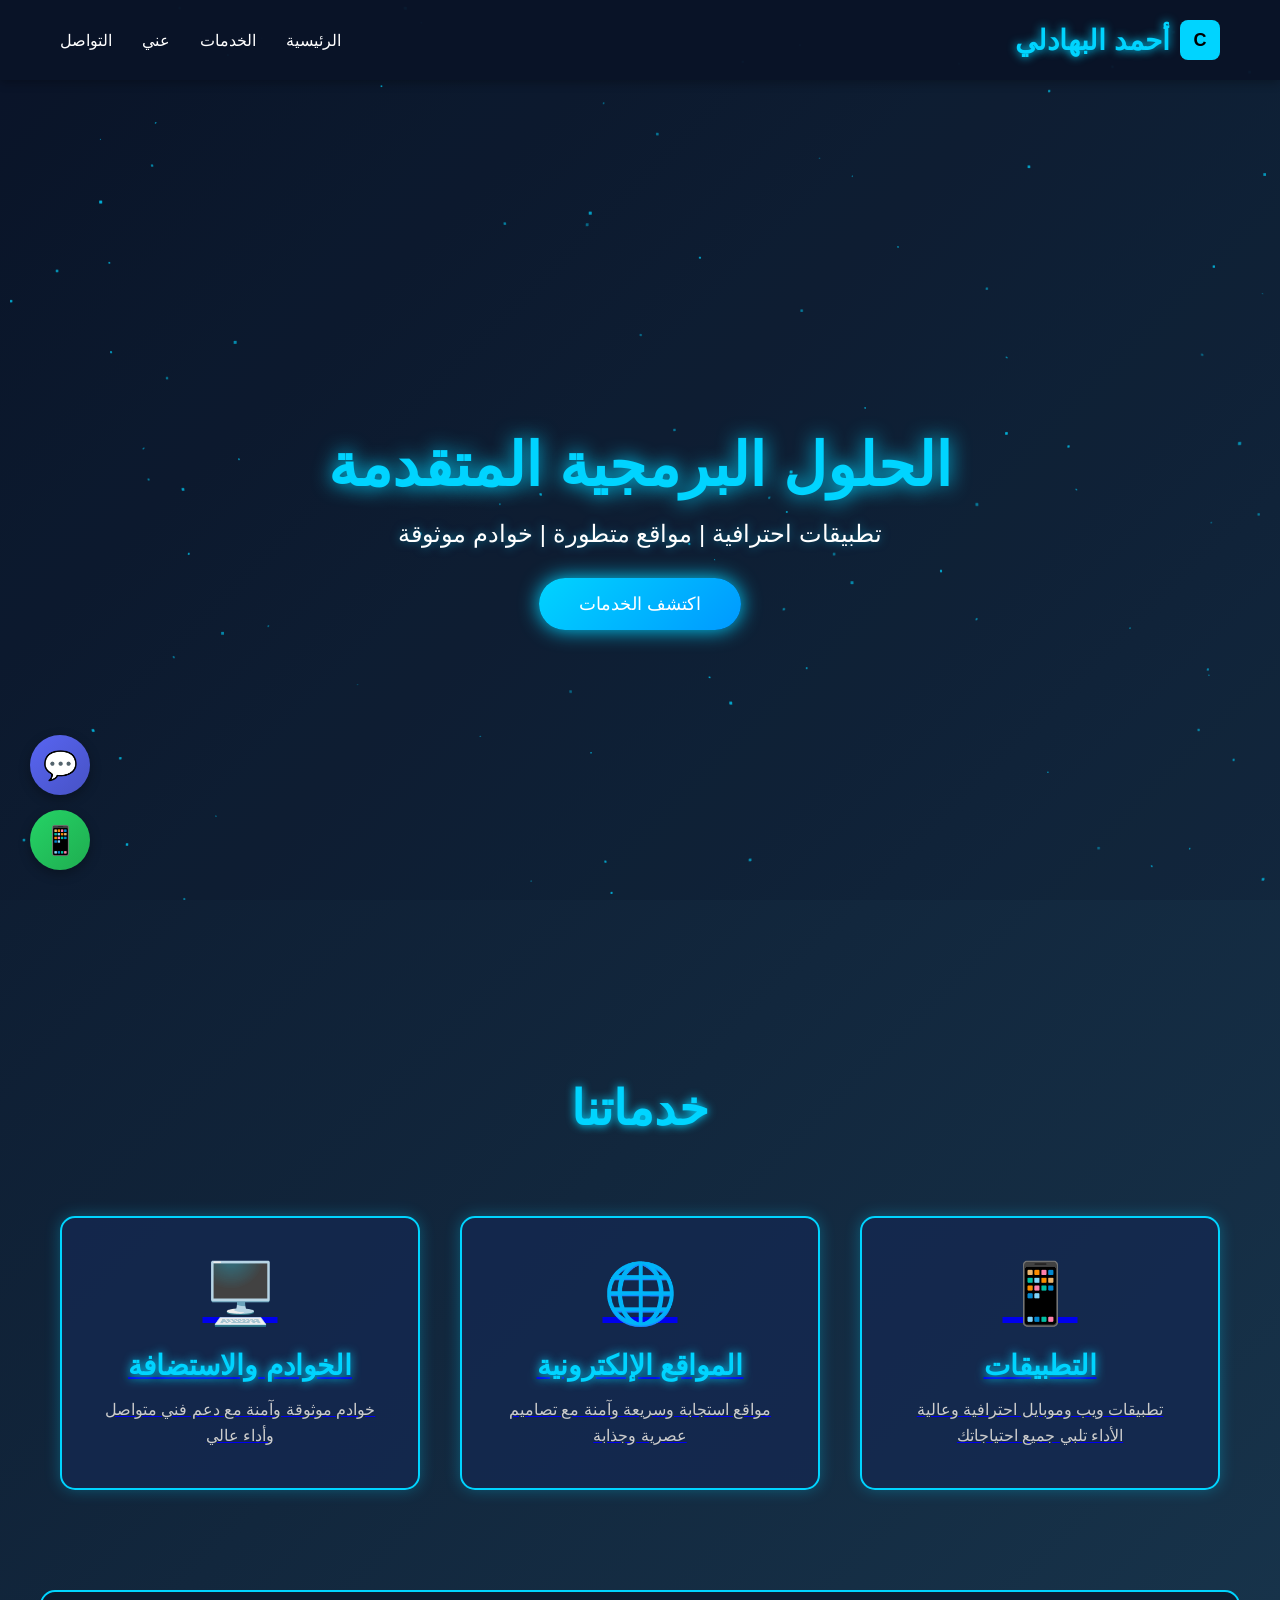
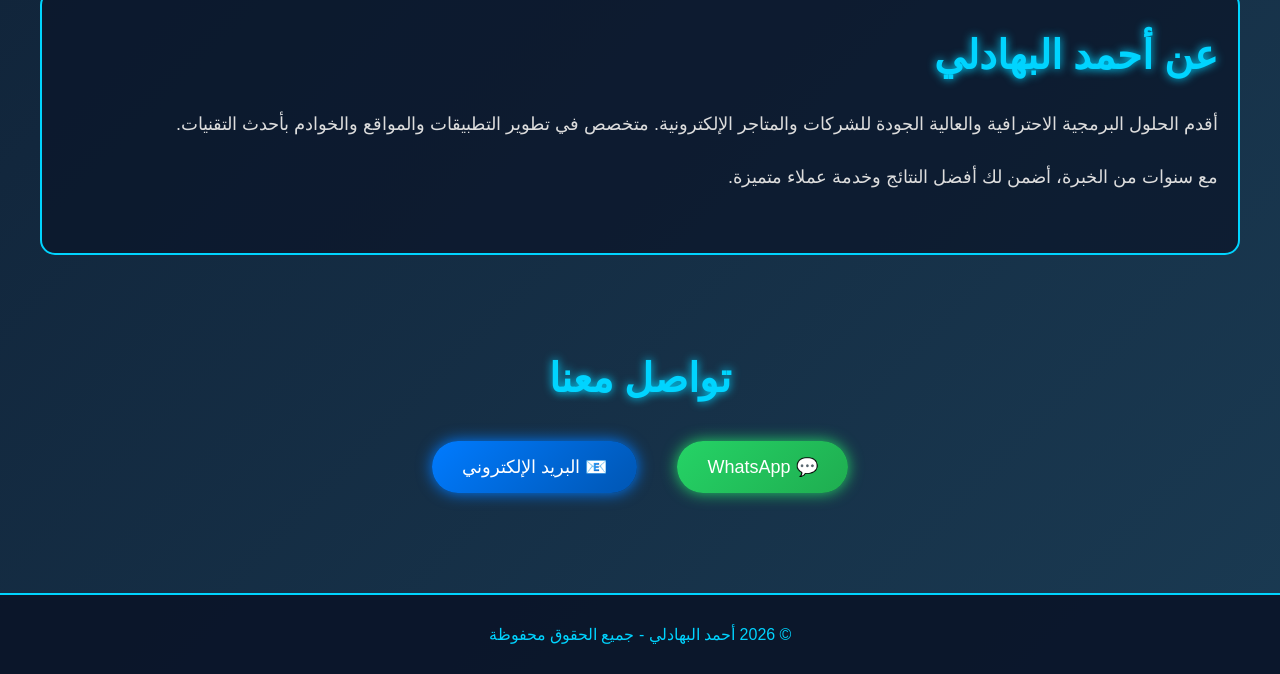
==== commit fa5a7704: "Add files via upload" ====
--- a/index.html
+++ b/index.html
@@ -1,1291 +1,10 @@
+<!DOCTYPE html><html lang="ar"><head><meta charset="UTF-8"><meta name="viewport" content="width=device-width,initial-scale=1"><title>أحمد البهادلي - الحلول البرمجية</title><style>*{margin:0;padding:0;box-sizing:border-box}html{scroll-behavior:smooth}body{font-family:'Segoe UI',Tahoma,Geneva,Verdana,sans-serif;color:#333;overflow-x:hidden;direction:rtl;user-select:none;-webkit-user-select:none;-moz-user-select:none;-ms-user-select:none;background:linear-gradient(135deg,#0a1428 0%,#1a3a52 100%);min-height:100vh}canvas{position:fixed;top:0;left:0;width:100%;height:100%;z-index:-1}header{background:rgba(10,20,40,.95);padding:20px 0;position:sticky;top:0;z-index:101;box-shadow:0 2px 10px rgba(0,0,0,.3)}nav{max-width:1200px;margin:0 auto;display:flex;justify-content:space-between;align-items:center;padding:0 20px}.logo{color:#00d4ff;font-size:28px;font-weight:bold;text-shadow:0 0 10px #00d4ff}.nav-links{display:flex;gap:30px;list-style:none}.nav-links a{color:#fff;text-decoration:none;transition:color .3s,text-shadow .3s}.nav-links a:hover{color:#00d4ff;text-shadow:0 0 10px #00d4ff}.company-logo{display:flex;align-items:center;gap:10px}.company-logo img{height:40px;width:auto}.hero{min-height:100vh;display:flex;align-items:center;justify-content:center;text-align:center;padding:20px;position:relative;z-index:2}.hero-content{max-width:800px}.hero h1{font-size:60px;color:#00d4ff;margin-bottom:20px;text-shadow:0 0 20px #00d4ff;animation:glow 2s ease-in-out infinite}.hero p{font-size:24px;color:#fff;margin-bottom:30px;text-shadow:0 0 10px rgba(0,212,255,.5)}.cta-btn{background:linear-gradient(135deg,#00d4ff,#0099ff);color:#fff;padding:15px 40px;font-size:18px;border:none;border-radius:50px;cursor:pointer;transition:transform .3s,box-shadow .3s;box-shadow:0 0 20px #00d4ff;text-decoration:none;display:inline-block}.cta-btn:hover{transform:scale(1.1);box-shadow:0 0 40px #00d4ff}@keyframes glow{0%,100%{text-shadow:0 0 10px #00d4ff}50%{text-shadow:0 0 30px #00d4ff,0 0 40px #0099ff}}.services{max-width:1200px;margin:100px auto;padding:0 20px;z-index:2;position:relative}.services h2{text-align:center;font-size:48px;color:#00d4ff;margin-bottom:80px;text-shadow:0 0 10px #00d4ff}.services-grid{display:grid;grid-template-columns:repeat(auto-fit,minmax(300px,1fr));gap:40px}.service-card{background:rgba(20,40,80,.8);border:2px solid #00d4ff;border-radius:15px;padding:40px;text-align:center;transition:transform .3s,box-shadow .3s;cursor:pointer;box-shadow:0 0 15px rgba(0,212,255,.3)}.service-card:hover{transform:translateY(-10px);box-shadow:0 0 40px rgba(0,212,255,.8)}.service-icon{font-size:60px;margin-bottom:20px}.service-card h3{color:#00d4ff;font-size:28px;margin-bottom:15px;text-shadow:0 0 10px #00d4ff}.service-card p{color:#ccc;font-size:16px;line-height:1.6}.about{max-width:1200px;margin:100px auto;padding:40px 20px;z-index:2;position:relative;background:rgba(10,20,40,.7);border-radius:15px;border:2px solid #00d4ff}.about h2{color:#00d4ff;font-size:40px;margin-bottom:30px;text-shadow:0 0 10px #00d4ff}.about p{color:#ddd;font-size:18px;line-height:1.8;margin-bottom:20px}.contact{max-width:1200px;margin:100px auto;padding:0 20px;z-index:2;position:relative;text-align:center}.contact h2{color:#00d4ff;font-size:40px;margin-bottom:40px;text-shadow:0 0 10px #00d4ff}.contact-methods{display:flex;justify-content:center;gap:40px;flex-wrap:wrap}.contact-btn{background:linear-gradient(135deg,#25d366,#1fad50);color:#fff;padding:15px 30px;border-radius:50px;text-decoration:none;font-size:18px;transition:transform .3s,box-shadow .3s;box-shadow:0 0 15px #25d366;display:inline-flex;align-items:center;gap:10px}.contact-btn:hover{transform:scale(1.1);box-shadow:0 0 30px #25d366}.footer{text-align:center;padding:30px;color:#00d4ff;margin-top:100px;background:rgba(10,20,40,.9);border-top:2px solid #00d4ff;z-index:2;position:relative}.mobile-menu{display:none;background:none;border:none;color:#00d4ff;font-size:24px;cursor:pointer}@media(max-width:768px){.nav-links{display:none;flex-direction:column;position:absolute;top:70px;right:0;background:rgba(10,20,40,.98);width:100%;gap:0}.nav-links.active{display:flex}.nav-links a{padding:15px 20px;border-bottom:1px solid #00d4ff}.hero h1{font-size:36px}.hero p{font-size:18px}.services h2{font-size:32px}.service-card{padding:20px}.mobile-menu{display:block}.services-grid{grid-template-columns:1fr}.contact-methods{flex-direction:column;gap:20px}}.contact-floating{position:fixed;bottom:30px;left:30px;z-index:999;display:flex;flex-direction:column;gap:15px}.floating-btn{width:60px;height:60px;border-radius:50%;display:flex;align-items:center;justify-content:center;font-size:28px;text-decoration:none;transition:transform .3s,box-shadow .3s;box-shadow:0 4px 12px rgba(0,0,0,.3);border:none;cursor:pointer}.floating-whatsapp{background:linear-gradient(135deg,#25d366,#1fad50);color:#fff}.floating-whatsapp:hover{transform:scale(1.2);box-shadow:0 0 20px #25d366}.floating-discord{background:linear-gradient(135deg,#5865f2,#4752c4);color:#fff}.floating-discord:hover{transform:scale(1.2);box-shadow:0 0 20px #5865f2}.floating-tooltip{position:absolute;left:-120px;background:#333;color:#fff;padding:8px 12px;border-radius:5px;white-space:nowrap;font-size:12px;opacity:0;transition:opacity .3s;pointer-events:none}.floating-btn:hover .floating-tooltip{opacity:1}@media(max-width:768px){.contact-floating{bottom:20px;left:20px;flex-direction:row-reverse}.floating-btn{width:50px;height:50px;font-size:24px}}</style></head><body><canvas id="canvas"></canvas><header><nav class="nav"><div class="company-logo"><svg width="40" height="40" viewBox="0 0 40 40" fill="none" xmlns="http://www.w3.org/2000/svg"><rect width="40" height="40" rx="8" fill="#00d4ff"/><text x="20" y="26" font-size="18" font-weight="bold" fill="#000" text-anchor="middle">C</text></svg><span class="logo">أحمد البهادلي</span></div><button class="mobile-menu" onclick="toggleMenu()">☰</button><ul class="nav-links"><li><a href="#home">الرئيسية</a></li><li><a href="#services">الخدمات</a></li><li><a href="#about">عني</a></li><li><a href="#contact">التواصل</a></li></ul></nav></header><section class="hero" id="home"><div class="hero-content"><h1>الحلول البرمجية المتقدمة</h1><p>تطبيقات احترافية | مواقع متطورة | خوادم موثوقة</p><a href="#services" class="cta-btn">اكتشف الخدمات</a></div></section><section class="services" id="services"><h2>خدماتنا</h2><div class="services-grid"><a href="applications.html" class="service-card"><div class="service-icon">📱</div><h3>التطبيقات</h3><p>تطبيقات ويب وموبايل احترافية وعالية الأداء تلبي جميع احتياجاتك</p></a><a href="websites.html" class="service-card"><div class="service-icon">🌐</div><h3>المواقع الإلكترونية</h3><p>مواقع استجابة وسريعة وآمنة مع تصاميم عصرية وجذابة</p></a><a href="servers.html" class="service-card"><div class="service-icon">🖥️</div><h3>الخوادم والاستضافة</h3><p>خوادم موثوقة وآمنة مع دعم فني متواصل وأداء عالي</p></a></div></section><section class="about" id="about"><h2>عن أحمد البهادلي</h2><p>أقدم الحلول البرمجية الاحترافية والعالية الجودة للشركات والمتاجر الإلكترونية. متخصص في تطوير التطبيقات والمواقع والخوادم بأحدث التقنيات.</p><p>مع سنوات من الخبرة، أضمن لك أفضل النتائج وخدمة عملاء متميزة.</p></section><section class="contact" id="contact"><h2>تواصل معنا</h2><div class="contact-methods"><a href="https://wa.me/9647732043994?text=السلام عليكم%20أرغب%20في%20استفسار%20عن%20خدماتكم" target="_blank" class="contact-btn">💬 WhatsApp</a><a href="mailto:contact@ahmed.com" class="contact-btn" style="background:linear-gradient(135deg,#007bff,#0056b3);box-shadow:0 0 15px #007bff">📧 البريد الإلكتروني</a></div></section><footer class="footer"><p>&copy; 2026 أحمد البهادلي - جميع الحقوق محفوظة</p></footer><div class="contact-floating"><a href="https://discord.gg/SxjYh6xM3k" target="_blank" class="floating-btn floating-discord" title="ديسكورد">💬<div class="floating-tooltip">Discord Server</div></a><a href="https://wa.me/9647732043994?text=السلام%20عليكم%20ورحمة%20الله%20وبركاته" target="_blank" class="floating-btn floating-whatsapp" title="واتساب">📱<div class="floating-tooltip">WhatsApp</div></a></div><script>const canvas=document.getElementById('canvas');const ctx=canvas.getContext('2d');canvas.width=window.innerWidth;canvas.height=window.innerHeight;const particles=[];class Particle{constructor(){this.x=Math.random()*canvas.width;this.y=Math.random()*canvas.height;this.size=Math.random()*2+1;this.speedX=(Math.random()-.5)*1.5;this.speedY=(Math.random()-.5)*1.5;this.opacity=Math.random()*.4+.2}update(){this.x+=this.speedX;this.y+=this.speedY;if(this.x>canvas.width)this.x=0;if(this.x<0)this.x=canvas.width;if(this.y>canvas.height)this.y=0;if(this.y<0)this.y=canvas.height}draw(){ctx.fillStyle=`rgba(0,212,255,${this.opacity})`;ctx.fillRect(this.x,this.y,this.size,this.size)}}for(let i=0;i<100;i++){particles.push(new Particle())}function animate(){ctx.fillStyle='rgba(10,20,40,0.1)';ctx.fillRect(0,0,canvas.width,canvas.height);particles.forEach(p=>{p.update();p.draw()});requestAnimationFrame(animate)}animate();window.addEventListener('resize',()=>{canvas.width=window.innerWidth;canvas.height=window.innerHeight});function toggleMenu(){const navLinks=document.querySelector('.nav-links');navLinks.classList.toggle('active')}
 
-<!doctype html>
-<html lang="en" dir="ltr">
-<head>
-  <meta charset="utf-8" />
-  <meta name="viewport" content="width=device-width, initial-scale=1" />
-  <title>Domins — Global Domain Search</title>
-  <link rel="preconnect" href="https://fonts.googleapis.com">
-  <link rel="preconnect" href="https://fonts.gstatic.com" crossorigin>
-  <link href="https://fonts.googleapis.com/css2?family=Space+Grotesk:wght@400;500;600;700&family=Playfair+Display:wght@600;700&display=swap" rel="stylesheet">
-  <style>
-    :root {
-      --bg: #f4efe6;
-      --ink: #141414;
-      --muted: #5d5241;
-      --card: #fffaf1;
-      --line: #e5d7bf;
-      --accent: #ff7a3d;
-      --accent-2: #f7b733;
-      --accent-ink: #1a1206;
-      --shadow: 0 24px 60px rgba(24, 16, 6, 0.2);
-      --glow: 0 0 40px rgba(255, 122, 61, 0.2);
-    }
-
-    [data-theme="midnight"] {
-      --bg: #101418;
-      --ink: #f3f2ee;
-      --muted: #b0a79b;
-      --card: #161c22;
-      --line: #2c3640;
-      --accent: #4dd6ff;
-      --accent-2: #7fffd4;
-      --accent-ink: #0d1115;
-      --shadow: 0 20px 50px rgba(0, 0, 0, 0.5);
-      --glow: 0 0 50px rgba(77, 214, 255, 0.25);
-    }
-
-    [data-theme="orchard"] {
-      --bg: #f9f3f0;
-      --ink: #1b1310;
-      --muted: #6a5149;
-      --card: #fff7f4;
-      --line: #ecd3c6;
-      --accent: #d64541;
-      --accent-2: #f28c28;
-      --accent-ink: #1c0e0a;
-      --shadow: 0 18px 45px rgba(80, 30, 20, 0.2);
-      --glow: 0 0 40px rgba(214, 69, 65, 0.2);
-    }
-
-    * { box-sizing: border-box; }
-
-    body {
-      margin: 0;
-      font-family: "Space Grotesk", system-ui, sans-serif;
-      color: var(--ink);
-      background: radial-gradient(1400px 900px at 85% -10%, rgba(255, 183, 51, 0.2), transparent 60%),
-                  radial-gradient(900px 700px at -10% 30%, rgba(255, 122, 61, 0.15), transparent 55%),
-                  var(--bg);
-      min-height: 100vh;
-      transition: background 0.4s ease, color 0.4s ease;
-    }
-
-    .shell {
-      max-width: 1160px;
-      margin: 0 auto;
-      padding: 32px 20px 80px;
-      display: grid;
-      gap: 28px;
-    }
-
-    .reveal {
-      opacity: 0;
-      transform: translateY(18px);
-      animation: fadeUp 0.6s ease forwards;
-    }
-
-    .reveal.in {
-      opacity: 1;
-      transform: translateY(0);
-    }
-
-    @keyframes fadeUp {
-      from { opacity: 0; transform: translateY(18px); }
-      to { opacity: 1; transform: translateY(0); }
-    }
-
-    @media (prefers-reduced-motion: reduce) {
-      .reveal { animation: none; opacity: 1; transform: none; }
-      button { transition: none; }
-    }
-
-    .topbar {
-      display: flex;
-      justify-content: space-between;
-      align-items: center;
-      gap: 16px;
-      flex-wrap: wrap;
-    }
-
-    .brand {
-      display: flex;
-      align-items: center;
-      gap: 12px;
-      font-weight: 700;
-      letter-spacing: 0.04em;
-      text-transform: uppercase;
-    }
-
-    .brand-mark {
-      width: 44px;
-      height: 44px;
-      border-radius: 16px;
-      background: linear-gradient(135deg, var(--accent), var(--accent-2));
-      box-shadow: var(--glow);
-    }
-
-    .theme-switch {
-      display: flex;
-      gap: 8px;
-      align-items: center;
-      flex-wrap: wrap;
-    }
-
-    .pill-btn {
-      padding: 8px 14px;
-      border-radius: 999px;
-      border: 1px solid var(--line);
-      background: var(--card);
-      color: var(--muted);
-      font-size: 0.9rem;
-      cursor: pointer;
-      transition: all 0.2s ease;
-    }
-
-    .pill-btn.active {
-      background: linear-gradient(135deg, var(--accent), var(--accent-2));
-      color: var(--accent-ink);
-      border-color: transparent;
-    }
-
-    .hero {
-      display: grid;
-      gap: 18px;
-    }
-
-    .eyebrow {
-      font-weight: 600;
-      color: var(--muted);
-      display: inline-flex;
-      align-items: center;
-      gap: 8px;
-      background: var(--card);
-      padding: 8px 14px;
-      border-radius: 999px;
-      border: 1px solid var(--line);
-      width: fit-content;
-    }
-
-    .eyebrow span {
-      width: 10px;
-      height: 10px;
-      border-radius: 50%;
-      background: linear-gradient(135deg, var(--accent), var(--accent-2));
-      box-shadow: var(--glow);
-    }
-
-    h1 {
-      font-family: "Playfair Display", serif;
-      font-size: clamp(2.6rem, 4.2vw, 4rem);
-      margin: 0;
-      line-height: 1.1;
-    }
-
-    .subtitle {
-      font-size: 1.08rem;
-      color: var(--muted);
-      max-width: 720px;
-    }
-
-    .stat-grid {
-      display: grid;
-      grid-template-columns: repeat(auto-fit, minmax(160px, 1fr));
-      gap: 16px;
-    }
-
-    .stat-card {
-      border: 1px solid var(--line);
-      border-radius: 18px;
-      padding: 16px;
-      background: transparent;
-      display: grid;
-      gap: 6px;
-    }
-
-    .stat-value {
-      font-size: 1.6rem;
-      font-weight: 700;
-    }
-
-    .card {
-      background: var(--card);
-      border: 1px solid var(--line);
-      border-radius: 28px;
-      padding: 26px;
-      box-shadow: var(--shadow);
-      display: grid;
-      gap: 20px;
-    }
-
-    label {
-      font-weight: 600;
-      color: var(--muted);
-    }
-
-    .input-row {
-      display: grid;
-      grid-template-columns: 1fr auto;
-      gap: 12px;
-    }
-
-    input[type="text"],
-    input[type="email"],
-    select {
-      width: 100%;
-      padding: 14px 16px;
-      border-radius: 14px;
-      border: 1px solid var(--line);
-      font-size: 1rem;
-      background: transparent;
-      color: var(--ink);
-      outline: none;
-      transition: border-color 0.2s ease, box-shadow 0.2s ease;
-    }
-
-    input[type="text"]:focus,
-    input[type="email"]:focus,
-    select:focus {
-      border-color: var(--accent);
-      box-shadow: 0 0 0 4px rgba(255, 122, 61, 0.2);
-    }
-
-    button {
-      padding: 14px 22px;
-      border-radius: 16px;
-      border: none;
-      background: linear-gradient(135deg, var(--accent), var(--accent-2));
-      color: var(--accent-ink);
-      font-weight: 700;
-      cursor: pointer;
-      transition: transform 0.2s ease, box-shadow 0.2s ease;
-    }
-
-    button:hover {
-      transform: translateY(-2px);
-      box-shadow: var(--glow);
-    }
-
-    .result {
-      display: none;
-      background: rgba(255, 255, 255, 0.7);
-      border: 1px solid var(--line);
-      border-radius: 18px;
-      padding: 18px 20px;
-      align-items: center;
-      justify-content: space-between;
-      gap: 16px;
-      flex-wrap: wrap;
-      backdrop-filter: blur(8px);
-    }
-
-    [data-theme="midnight"] .result {
-      background: rgba(22, 28, 34, 0.7);
-    }
-
-    .result.active { display: flex; }
-
-    .loading {
-      display: none;
-      align-items: center;
-      gap: 12px;
-      padding: 14px 16px;
-      border-radius: 16px;
-      border: 1px solid var(--line);
-      background: rgba(255, 255, 255, 0.7);
-      backdrop-filter: blur(8px);
-      color: var(--muted);
-      font-weight: 600;
-    }
-
-    [data-theme="midnight"] .loading {
-      background: rgba(22, 28, 34, 0.7);
-    }
-
-    .loading.active { display: flex; }
-
-    .spinner {
-      width: 18px;
-      height: 18px;
-      border-radius: 50%;
-      border: 2px solid var(--line);
-      border-top-color: var(--accent);
-      animation: spin 0.9s linear infinite;
-    }
-
-    @keyframes spin {
-      to { transform: rotate(360deg); }
-    }
-
-    .price {
-      font-size: 1.6rem;
-      font-weight: 700;
-    }
-
-    .action-row {
-      display: flex;
-      gap: 12px;
-      align-items: center;
-      flex-wrap: wrap;
-    }
-
-    .btn-outline {
-      background: transparent;
-      color: var(--ink);
-      border: 1px solid var(--line);
-      box-shadow: none;
-    }
-    .checkout {
-      display: none;
-      border-radius: 22px;
-      border: 1px solid var(--line);
-      background: rgba(255, 255, 255, 0.7);
-      padding: 20px;
-      gap: 16px;
-      backdrop-filter: blur(10px);
-    }
-
-    [data-theme="midnight"] .checkout {
-      background: rgba(22, 28, 34, 0.7);
-    }
-
-    .checkout.active { display: grid; }
-
-    .form-grid {
-      display: grid;
-      grid-template-columns: repeat(auto-fit, minmax(220px, 1fr));
-      gap: 12px;
-    }
-
-    .status {
-      display: none;
-      padding: 14px 16px;
-      border-radius: 14px;
-      border: 1px solid var(--line);
-      background: rgba(255, 122, 61, 0.12);
-      font-weight: 600;
-    }
-
-    .status.active { display: block; }
-
-    .payment-grid {
-      display: grid;
-      grid-template-columns: repeat(auto-fit, minmax(200px, 1fr));
-      gap: 12px;
-    }
-
-    .payment-card {
-      border: 1px solid var(--line);
-      border-radius: 16px;
-      padding: 14px;
-      background: transparent;
-      display: grid;
-      gap: 10px;
-    }
-
-    .payment-row {
-      display: grid;
-      grid-template-columns: repeat(auto-fit, minmax(160px, 1fr));
-      gap: 12px;
-    }
-
-    .payment-fields.hidden {
-      display: none;
-    }
-
-    .pay-badges {
-      display: flex;
-      gap: 8px;
-      flex-wrap: wrap;
-      color: var(--muted);
-      font-size: 0.9rem;
-    }
-
-    .pay-methods {
-      display: grid;
-      grid-template-columns: repeat(auto-fit, minmax(140px, 1fr));
-      gap: 10px;
-    }
-
-    .pay-method {
-      border: 1px solid var(--line);
-      border-radius: 14px;
-      padding: 10px 12px;
-      background: transparent;
-      color: var(--muted);
-      font-weight: 600;
-      cursor: pointer;
-      transition: all 0.2s ease;
-    }
-
-    .pay-method span {
-      display: inline-flex;
-      align-items: center;
-      gap: 8px;
-    }
-
-    .pay-logo {
-      font-size: 0.85rem;
-      font-weight: 700;
-      letter-spacing: 0.04em;
-      padding: 4px 8px;
-      border-radius: 999px;
-      border: 1px solid var(--line);
-      color: var(--muted);
-    }
-
-    .pay-method.active {
-      background: linear-gradient(135deg, var(--accent), var(--accent-2));
-      color: var(--accent-ink);
-      border-color: transparent;
-      box-shadow: var(--glow);
-    }
-
-    .feature-grid {
-      display: grid;
-      grid-template-columns: repeat(auto-fit, minmax(220px, 1fr));
-      gap: 16px;
-    }
-
-    .feature {
-      padding: 16px;
-      border-radius: 16px;
-      border: 1px solid var(--line);
-      background: transparent;
-      font-weight: 600;
-      color: var(--muted);
-    }
-
-    .suggestions {
-      display: none;
-      gap: 12px;
-    }
-
-    .suggestions.active { display: grid; }
-
-    .suggestion-grid {
-      display: grid;
-      grid-template-columns: repeat(auto-fit, minmax(200px, 1fr));
-      gap: 12px;
-    }
-
-    .suggestion-card {
-      border: 1px solid var(--line);
-      border-radius: 16px;
-      padding: 14px;
-      display: grid;
-      gap: 6px;
-      background: transparent;
-    }
-
-    .suggestion-price {
-      font-weight: 700;
-      color: var(--ink);
-    }
-
-    .feature,
-    .promo-card,
-    .article,
-    .option-tile,
-    .vps-card,
-    .product-card,
-    .stat-card {
-      transition: transform 0.25s ease, box-shadow 0.25s ease, border-color 0.25s ease;
-    }
-
-    .feature:hover,
-    .promo-card:hover,
-    .article:hover,
-    .option-tile:hover,
-    .vps-card:hover,
-    .product-card:hover,
-    .stat-card:hover {
-      transform: translateY(-6px);
-      box-shadow: var(--glow);
-      border-color: transparent;
-    }
-
-    .promo-grid {
-      display: grid;
-      grid-template-columns: repeat(auto-fit, minmax(240px, 1fr));
-      gap: 16px;
-    }
-
-    .promo-card {
-      border-radius: 18px;
-      border: 1px dashed var(--line);
-      padding: 18px;
-      background: rgba(255, 255, 255, 0.6);
-      display: grid;
-      gap: 10px;
-    }
-
-    [data-theme="midnight"] .promo-card {
-      background: rgba(22, 28, 34, 0.6);
-    }
-
-    .ad-tag {
-      font-size: 0.8rem;
-      letter-spacing: 0.08em;
-      text-transform: uppercase;
-      color: var(--muted);
-    }
-
-    .article-grid {
-      display: grid;
-      grid-template-columns: repeat(auto-fit, minmax(260px, 1fr));
-      gap: 16px;
-    }
-
-    .article {
-      border: 1px solid var(--line);
-      border-radius: 18px;
-      padding: 18px;
-      background: transparent;
-      display: grid;
-      gap: 8px;
-    }
-
-    .article h3 {
-      margin: 0;
-      font-size: 1.1rem;
-    }
-
-    .meta {
-      color: var(--muted);
-      font-size: 0.9rem;
-    }
-
-    .ghost-link {
-      border: 1px solid var(--line);
-      padding: 8px 12px;
-      border-radius: 999px;
-      background: transparent;
-      color: var(--muted);
-      font-weight: 600;
-      cursor: not-allowed;
-      text-align: center;
-    }
-
-    .options-grid {
-      display: grid;
-      grid-template-columns: repeat(auto-fit, minmax(180px, 1fr));
-      gap: 12px;
-    }
-
-    .option-tile {
-      border: 1px solid var(--line);
-      border-radius: 16px;
-      padding: 14px;
-      background: transparent;
-      color: var(--muted);
-      font-weight: 600;
-      display: flex;
-      justify-content: space-between;
-      align-items: center;
-    }
-
-    .option-tile button {
-      padding: 6px 10px;
-      font-size: 0.85rem;
-      cursor: not-allowed;
-      box-shadow: none;
-      background: transparent;
-      border: 1px solid var(--line);
-      color: var(--muted);
-    }
-
-    .vps-grid {
-      display: grid;
-      grid-template-columns: repeat(auto-fit, minmax(240px, 1fr));
-      gap: 16px;
-    }
-
-    .vps-card {
-      border: 1px solid var(--line);
-      border-radius: 18px;
-      padding: 18px;
-      background: transparent;
-      display: grid;
-      gap: 10px;
-    }
-
-    .vps-price {
-      font-size: 1.2rem;
-      font-weight: 700;
-      color: var(--ink);
-    }
-
-    .vps-meta {
-      color: var(--muted);
-      font-size: 0.95rem;
-    }
-
-    .product-grid {
-      display: grid;
-      grid-template-columns: repeat(auto-fit, minmax(200px, 1fr));
-      gap: 14px;
-    }
-
-    .product-card {
-      border: 1px solid var(--line);
-      border-radius: 16px;
-      padding: 16px;
-      background: transparent;
-      display: grid;
-      gap: 8px;
-    }
-
-    .product-card button {
-      cursor: not-allowed;
-      box-shadow: none;
-      background: transparent;
-      border: 1px solid var(--line);
-      color: var(--muted);
-    }
-
-    .modal {
-      position: fixed;
-      inset: 0;
-      background: rgba(10, 10, 10, 0.5);
-      display: none;
-      align-items: center;
-      justify-content: center;
-      padding: 20px;
-      z-index: 10;
-    }
-
-    .modal.active { display: flex; }
-
-    .modal-card {
-      max-width: 520px;
-      width: 100%;
-      background: var(--card);
-      border: 1px solid var(--line);
-      border-radius: 24px;
-      padding: 24px;
-      box-shadow: var(--shadow);
-      display: grid;
-      gap: 16px;
-    }
-
-    .receipt-row {
-      display: flex;
-      justify-content: space-between;
-      gap: 12px;
-      font-weight: 600;
-      color: var(--muted);
-    }
-
-    .receipt-strong {
-      font-weight: 700;
-      color: var(--ink);
-    }
-
-    .footer {
-      color: var(--muted);
-      font-size: 0.95rem;
-      display: grid;
-      gap: 8px;
-    }
-
-    .shape {
-      position: fixed;
-      width: 260px;
-      height: 260px;
-      border-radius: 40% 60% 55% 45% / 55% 45% 55% 45%;
-      background: linear-gradient(140deg, rgba(255, 122, 61, 0.35), rgba(247, 183, 51, 0.15));
-      filter: blur(1px);
-      z-index: -1;
-      animation: float 12s ease-in-out infinite;
-      bottom: -160px;
-      right: 12%;
-    }
-
-    @keyframes float {
-      0% { transform: translateY(0) rotate(0deg); }
-      50% { transform: translateY(-18px) rotate(6deg); }
-      100% { transform: translateY(0) rotate(0deg); }
-    }
-
-    @media (max-width: 720px) {
-      .input-row { grid-template-columns: 1fr; }
-      button { width: 100%; }
-    }
-  </style>
-</head>
-<body data-theme="sunlit">
-  <div class="shape" aria-hidden="true"></div>
-  <div class="shell">
-    <div class="topbar reveal">
-      <div class="brand">
-        <div class="brand-mark"></div>
-        DOMINS
-      </div>
-      <div class="theme-switch" aria-label="Theme selector">
-        <button class="pill-btn active" data-theme="sunlit" type="button">Sunlit</button>
-        <button class="pill-btn" data-theme="midnight" type="button">Midnight</button>
-        <button class="pill-btn" data-theme="orchard" type="button">Orchard</button>
-      </div>
-    </div>
-
-    <section class="hero reveal">
-      <div class="eyebrow"><span></span> Instant domain pricing</div>
-      <h1>Search any domain, worldwide.</h1>
-      <div class="subtitle">Type a name, see the result instantly, and complete your order when you are ready. Global coverage with fast setup.</div>
-      <div class="stat-grid">
-        <div class="stat-card">
-          <div class="stat-value" data-count="190">0</div>
-          <div class="meta">Countries served</div>
-        </div>
-        <div class="stat-card">
-          <div class="stat-value" data-count="1200">0</div>
-          <div class="meta">TLDs available</div>
-        </div>
-        <div class="stat-card">
-          <div class="stat-value" data-count="24">0</div>
-          <div class="meta">Global support hours</div>
-        </div>
-        <div class="stat-card">
-          <div class="stat-value" data-count="60">0</div>
-          <div class="meta">Regions with edge</div>
-        </div>
-      </div>
-    </section>
-
-    <section class="card reveal">
-      <div class="field">
-        <label for="domainInput">Domain name</label>
-        <div class="input-row">
-          <input id="domainInput" type="text" placeholder="example.com" autocomplete="off" />
-          <button id="searchBtn" type="button">Check</button>
-        </div>
-      </div>
-
-      <div id="result" class="result" role="status" aria-live="polite">
-        <div>
-          <div class="domain" id="domainText">-</div>
-          <div class="subtitle">Available with instant setup.</div>
-        </div>
-        <div class="action-row">
-          <div class="price">Live pricing</div>
-          <button id="buyBtn" type="button">Buy now</button>
-        </div>
-      </div>
-
-      <div id="loading" class="loading" role="status" aria-live="polite">
-        <div class="spinner" aria-hidden="true"></div>
-        Checking availability…
-      </div>
-
-      <div id="checkout" class="checkout" aria-live="polite">
-        <div class="field">
-          <label for="fullName">Full name</label>
-          <input id="fullName" type="text" placeholder="Your name" autocomplete="name" />
-        </div>
-        <div class="form-grid">
-          <div class="field">
-            <label for="email">Email</label>
-            <input id="email" type="email" placeholder="you@email.com" autocomplete="email" />
-          </div>
-          <div class="field">
-            <label for="phone">Phone</label>
-            <input id="phone" type="text" placeholder="+1 000 000 0000" autocomplete="tel" />
-          </div>
-          <div class="field">
-            <label for="city">City</label>
-            <input id="city" type="text" placeholder="City" autocomplete="address-level2" />
-          </div>
-          <div class="field">
-            <label for="country">Country</label>
-            <input id="country" type="text" placeholder="Country" autocomplete="country-name" />
-          </div>
-          <div class="field">
-            <label for="address">Street address</label>
-            <input id="address" type="text" placeholder="Street + number" autocomplete="street-address" />
-          </div>
-          <div class="field">
-            <label for="idNumber">ID / Passport</label>
-            <input id="idNumber" type="text" placeholder="ID number" autocomplete="off" />
-          </div>
-        </div>
-
-        <div class="payment-card">
-          <label for="cardName">Payment details</label>
-          <div class="pay-badges">Visa / Mastercard / Apple Pay / PayPal</div>
-          <div class="pay-methods" role="radiogroup" aria-label="Payment method">
-            <button class="pay-method active" type="button" data-method="Card">
-              <span><span class="pay-logo">VISA</span> Card</span>
-            </button>
-            <button class="pay-method" type="button" data-method="Apple Pay">
-              <span><span class="pay-logo">APPLE</span> Apple Pay</span>
-            </button>
-            <button class="pay-method" type="button" data-method="PayPal">
-              <span><span class="pay-logo">PP</span> PayPal</span>
-            </button>
-          </div>
-          <div id="paymentFields" class="payment-fields">
-            <input id="cardName" type="text" placeholder="Name on card" autocomplete="cc-name" />
-            <input id="cardNumber" type="text" placeholder="Card number" autocomplete="cc-number" />
-            <div class="payment-row">
-              <input id="cardExpiry" type="text" placeholder="MM/YY" autocomplete="cc-exp" />
-              <input id="cardCvc" type="text" placeholder="CVC" autocomplete="cc-csc" />
-            </div>
-          </div>
-          <div class="payment-grid">
-            <input id="promoCode" type="text" placeholder="Promo code (optional)" autocomplete="off" />
-          </div>
-        </div>
-
-        <div class="input-row">
-          <button id="saveBtn" type="button" class="btn-outline">Save my info and finish later</button>
-          <button id="confirmBtn" type="button">Confirm order</button>
-        </div>
-        <div id="status" class="status"></div>
-      </div>
-
-      <div id="suggestions" class="suggestions" aria-live="polite">
-        <div class="eyebrow"><span></span> Suggested domains</div>
-        <div id="suggestionGrid" class="suggestion-grid"></div>
-      </div>
-
-      <div class="feature-grid">
-        <div class="feature">Free SSL certificate</div>
-        <div class="feature">Setup in minutes</div>
-        <div class="feature">Full DNS control</div>
-        <div class="feature">Priority support</div>
-      </div>
-    </section>
-
-    <section class="card reveal">
-      <div class="eyebrow"><span></span> Sponsored placements</div>
-      <div class="promo-grid">
-        <div class="promo-card">
-          <div class="ad-tag">Ad</div>
-          <strong>Launch your brand faster</strong>
-          <div class="meta">Premium names curated weekly.</div>
-          <div class="ghost-link">View offer</div>
-        </div>
-        <div class="promo-card">
-          <div class="ad-tag">Ad</div>
-          <strong>Global hosting bundle</strong>
-          <div class="meta">Edge delivery in 60+ regions.</div>
-          <div class="ghost-link">Learn more</div>
-        </div>
-        <div class="promo-card">
-          <div class="ad-tag">Ad</div>
-          <strong>Trademark readiness</strong>
-          <div class="meta">Protect your brand worldwide.</div>
-          <div class="ghost-link">Start now</div>
-        </div>
-      </div>
-    </section>
-
-    <section class="card reveal">
-      <div class="eyebrow"><span></span> Stories from founders</div>
-      <div class="article-grid">
-        <div class="article">
-          <h3>How Lina secured a global name in one day</h3>
-          <div class="meta">Case study - 5 min read</div>
-          <div class="ghost-link">Read article</div>
-        </div>
-        <div class="article">
-          <h3>Qimah Studio: scaling across regions</h3>
-          <div class="meta">Interview - 7 min read</div>
-          <div class="ghost-link">Read article</div>
-        </div>
-        <div class="article">
-          <h3>Brand safety checklist for 2026</h3>
-          <div class="meta">Guide - 6 min read</div>
-          <div class="ghost-link">Read article</div>
-        </div>
-      </div>
-    </section>
-
-    <section class="card reveal">
-      <div class="eyebrow"><span></span> Extra options</div>
-      <div class="options-grid">
-        <div class="option-tile"><span>Domain monitoring</span><button type="button">Enable</button></div>
-        <div class="option-tile"><span>Auto-renewal</span><button type="button">Enable</button></div>
-        <div class="option-tile"><span>Privacy shield</span><button type="button">Enable</button></div>
-        <div class="option-tile"><span>Multi-region CDN</span><button type="button">Enable</button></div>
-        <div class="option-tile"><span>Bulk search</span><button type="button">Enable</button></div>
-        <div class="option-tile"><span>Premium alerts</span><button type="button">Enable</button></div>
-      </div>
-    </section>
-
-    <section class="card reveal">
-      <div class="eyebrow"><span></span> VPS plans</div>
-      <div class="vps-grid">
-        <div class="vps-card">
-          <strong>Starter VPS</strong>
-          <div class="vps-meta">2 vCPU / 4 GB RAM / 80 GB SSD</div>
-          <div class="vps-price">$12 / mo</div>
-          <button type="button">Choose plan</button>
-        </div>
-        <div class="vps-card">
-          <strong>Growth VPS</strong>
-          <div class="vps-meta">4 vCPU / 8 GB RAM / 160 GB SSD</div>
-          <div class="vps-price">$29 / mo</div>
-          <button type="button">Choose plan</button>
-        </div>
-        <div class="vps-card">
-          <strong>Scale VPS</strong>
-          <div class="vps-meta">8 vCPU / 16 GB RAM / 320 GB SSD</div>
-          <div class="vps-price">$59 / mo</div>
-          <button type="button">Choose plan</button>
-        </div>
-        <div class="vps-card">
-          <strong>Enterprise VPS</strong>
-          <div class="vps-meta">16 vCPU / 32 GB RAM / 640 GB SSD</div>
-          <div class="vps-price">$129 / mo</div>
-          <button type="button">Choose plan</button>
-        </div>
-      </div>
-    </section>
-
-    <section class="card reveal">
-      <div class="eyebrow"><span></span> More products</div>
-      <div class="product-grid">
-        <div class="product-card">
-          <strong>Email Workspace</strong>
-          <div class="meta">Custom inboxes for teams.</div>
-          <button type="button">Explore</button>
-        </div>
-        <div class="product-card">
-          <strong>Managed WordPress</strong>
-          <div class="meta">Auto updates and backups.</div>
-          <button type="button">Explore</button>
-        </div>
-        <div class="product-card">
-          <strong>Security Suite</strong>
-          <div class="meta">WAF, DDoS, and monitoring.</div>
-          <button type="button">Explore</button>
-        </div>
-        <div class="product-card">
-          <strong>Brand Registry</strong>
-          <div class="meta">Trademarks and legal support.</div>
-          <button type="button">Explore</button>
-        </div>
-        <div class="product-card">
-          <strong>Global DNS</strong>
-          <div class="meta">Fast, resilient routing.</div>
-          <button type="button">Explore</button>
-        </div>
-        <div class="product-card">
-          <strong>Team Accounts</strong>
-          <div class="meta">Roles, access, audit logs.</div>
-          <button type="button">Explore</button>
-        </div>
-      </div>
-    </section>
-
-    <footer class="footer reveal">
-      <div>This is a demo site for global domain search.</div>
-      <div>Pricing is shown as live/standard to fit worldwide availability.</div>
-    </footer>
-  </div>
-
-  <div id="receiptModal" class="modal" role="dialog" aria-modal="true" aria-labelledby="receiptTitle">
-    <div class="modal-card">
-      <div>
-        <div class="eyebrow" id="receiptTitle"><span></span> Receipt</div>
-        <h2 style="margin: 8px 0 0;">Order confirmed</h2>
-      </div>
-      <div class="receipt-row"><span>Domain</span><span class="receipt-strong" id="receiptDomain">-</span></div>
-      <div class="receipt-row"><span>Price</span><span class="receipt-strong">Live pricing</span></div>
-      <div class="receipt-row"><span>Customer</span><span class="receipt-strong" id="receiptName">-</span></div>
-      <div class="receipt-row"><span>Email</span><span class="receipt-strong" id="receiptEmail">-</span></div>
-      <div class="receipt-row"><span>Payment</span><span class="receipt-strong" id="receiptPayment">-</span></div>
-      <div class="receipt-row"><span>Status</span><span class="receipt-strong">Processing</span></div>
-      <div class="status active" style="margin-top: 4px;">Order complete. You will receive it within 2 hours.</div>
-      <div class="input-row">
-        <button id="closeReceipt" type="button" class="btn-outline">Close</button>
-        <button type="button">Download invoice</button>
-      </div>
-    </div>
-  </div>
-
-  <script>
-    const input = document.getElementById('domainInput');
-    const btn = document.getElementById('searchBtn');
-    const result = document.getElementById('result');
-    const domainText = document.getElementById('domainText');
-    const buyBtn = document.getElementById('buyBtn');
-    const checkout = document.getElementById('checkout');
-    const status = document.getElementById('status');
-    const priceTag = document.querySelector('.price');
-    const availabilityNote = document.querySelector('#result .subtitle');
-    const loading = document.getElementById('loading');
-    const suggestions = document.getElementById('suggestions');
-    const suggestionGrid = document.getElementById('suggestionGrid');
-    const fullName = document.getElementById('fullName');
-    const email = document.getElementById('email');
-    const phone = document.getElementById('phone');
-    const city = document.getElementById('city');
-    const country = document.getElementById('country');
-    const address = document.getElementById('address');
-    const idNumber = document.getElementById('idNumber');
-    const paymentFields = document.getElementById('paymentFields');
-    const cardName = document.getElementById('cardName');
-    const cardNumber = document.getElementById('cardNumber');
-    const cardExpiry = document.getElementById('cardExpiry');
-    const cardCvc = document.getElementById('cardCvc');
-    const promoCode = document.getElementById('promoCode');
-    const saveBtn = document.getElementById('saveBtn');
-    const confirmBtn = document.getElementById('confirmBtn');
-    const themeButtons = document.querySelectorAll('.pill-btn');
-    const methodButtons = document.querySelectorAll('.pay-method');
-    const receiptModal = document.getElementById('receiptModal');
-    const receiptDomain = document.getElementById('receiptDomain');
-    const receiptName = document.getElementById('receiptName');
-    const receiptEmail = document.getElementById('receiptEmail');
-    const receiptPayment = document.getElementById('receiptPayment');
-    const closeReceipt = document.getElementById('closeReceipt');
-    const revealItems = document.querySelectorAll('.reveal');
-    const counters = document.querySelectorAll('[data-count]');
-
-    const reservedDomains = new Set([
-      'alqimah.com',
-      'qima.com',
-      'alqeima.com',
-      'qimah.com'
-    ]);
-
-    function cleanDomain(value) {
-      return value.trim().replace(/^https?:\/\//i, '').replace(/^www\./i, '');
-    }
-
-    function splitDomain(domain) {
-      const parts = domain.split('.');
-      if (parts.length < 2) return { name: domain, tld: 'com' };
-      const tld = parts.pop();
-      return { name: parts.join('.'), tld };
-    }
-
-    function priceForTld(tld) {
-      const table = {
-        com: 100,
-        net: 108,
-        org: 105,
-        io: 140,
-        co: 120,
-        app: 110,
-        ai: 160,
-        dev: 102,
-        tech: 118,
-        site: 100
-      };
-      return table[tld] || 112;
-    }
-
-    function buildSuggestions(domain) {
-      const { name } = splitDomain(domain);
-      const base = name.replace(/[^a-z0-9-]/gi, '');
-      if (!base) return [];
-      const variants = [
-        `${base}.com`,
-        `${base}.net`,
-        `${base}.org`,
-        `${base}.io`,
-        `${base}.co`,
-        `${base}.app`,
-        `${base}.dev`,
-        `${base}.ai`,
-        `${base}hq.com`,
-        `get${base}.com`
-      ];
-      const seen = new Set();
-      return variants.filter((d) => {
-        const key = d.toLowerCase();
-        if (seen.has(key)) return false;
-        seen.add(key);
-        return true;
-      });
-    }
-
-    function renderSuggestions(domain) {
-      const items = buildSuggestions(domain);
-      suggestionGrid.innerHTML = '';
-      if (!items.length) {
-        suggestions.classList.remove('active');
-        return;
-      }
-      items.forEach((item) => {
-        const { tld } = splitDomain(item);
-        const lower = item.toLowerCase();
-        const price = lower === 'alqima6.com' ? 116 : priceForTld(tld);
-        const card = document.createElement('div');
-        card.className = 'suggestion-card';
-        card.innerHTML = `
-          <strong>${item}</strong>
-          <div class="meta">Available · global registry</div>
-          <div class="suggestion-price">From $${price}/yr</div>
-        `;
-        suggestionGrid.appendChild(card);
-      });
-      suggestions.classList.add('active');
-    }
-
-    let searchTimer = null;
-
-    function showResult() {
-      const value = cleanDomain(input.value || '');
-      if (!value) {
-        result.classList.remove('active');
-        checkout.classList.remove('active');
-        status.classList.remove('active');
-        suggestions.classList.remove('active');
-        loading.classList.remove('active');
-        if (searchTimer) clearTimeout(searchTimer);
-        return;
-      }
-      result.classList.remove('active');
-      suggestions.classList.remove('active');
-      loading.classList.add('active');
-      if (searchTimer) clearTimeout(searchTimer);
-
-      searchTimer = setTimeout(() => {
-        domainText.textContent = value;
-        result.classList.add('active');
-        loading.classList.remove('active');
-        renderSuggestions(value);
-        const isReserved = reservedDomains.has(value.toLowerCase());
-        if (isReserved) {
-          availabilityNote.textContent = 'Unavailable - this domain is reserved.';
-          priceTag.textContent = 'Reserved';
-          buyBtn.disabled = true;
-          buyBtn.style.opacity = '0.6';
-          checkout.classList.remove('active');
-        } else {
-          availabilityNote.textContent = 'Available with instant setup.';
-          priceTag.textContent = 'Live pricing';
-          buyBtn.disabled = false;
-          buyBtn.style.opacity = '1';
-        }
-      }, 3000);
-    }
-
-    function showStatus(message) {
-      status.textContent = message;
-      status.classList.add('active');
-    }
-
-    function setPaymentMethod(method) {
-      methodButtons.forEach((btn) => {
-        const isActive = btn.getAttribute('data-method') === method;
-        btn.classList.toggle('active', isActive);
-      });
-      paymentFields.classList.toggle('hidden', method !== 'Card');
-    }
-
-    function getPaymentMethod() {
-      const active = document.querySelector('.pay-method.active');
-      return active ? active.getAttribute('data-method') : 'Card';
-    }
-
-    function maskedCardNumber(value) {
-      const digits = (value || '').replace(/\s+/g, '');
-      if (!digits) return 'Card';
-      const last4 = digits.slice(-4);
-      return `Card **** ${last4}`;
-    }
-
-    function loadSavedInfo() {
-      const saved = JSON.parse(localStorage.getItem('domainUserInfo') || '{}');
-      fullName.value = saved.fullName || '';
-      email.value = saved.email || '';
-      phone.value = saved.phone || '';
-      city.value = saved.city || '';
-      country.value = saved.country || '';
-      address.value = saved.address || '';
-      idNumber.value = saved.idNumber || '';
-      cardName.value = saved.cardName || '';
-      cardNumber.value = saved.cardNumber || '';
-      cardExpiry.value = saved.cardExpiry || '';
-      cardCvc.value = saved.cardCvc || '';
-      setPaymentMethod(saved.paymentMethod || 'Card');
-      promoCode.value = saved.promoCode || '';
-    }
-
-    function saveInfo() {
-      const data = {
-        fullName: fullName.value.trim(),
-        email: email.value.trim(),
-        phone: phone.value.trim(),
-        city: city.value.trim(),
-        country: country.value.trim(),
-        address: address.value.trim(),
-        idNumber: idNumber.value.trim(),
-        cardName: cardName.value.trim(),
-        cardNumber: cardNumber.value.trim(),
-        cardExpiry: cardExpiry.value.trim(),
-        cardCvc: cardCvc.value.trim(),
-        paymentMethod: getPaymentMethod(),
-        promoCode: promoCode.value.trim()
-      };
-      localStorage.setItem('domainUserInfo', JSON.stringify(data));
-    }
-
-    btn.addEventListener('click', showResult);
-    input.addEventListener('keydown', (event) => {
-      if (event.key === 'Enter') {
-        event.preventDefault();
-        showResult();
-      }
-    });
-
-    buyBtn.addEventListener('click', () => {
-      loadSavedInfo();
-      checkout.classList.add('active');
-      status.classList.remove('active');
-    });
-
-    saveBtn.addEventListener('click', () => {
-      saveInfo();
-      showStatus('Saved. You can finish later anytime.');
-    });
-
-    confirmBtn.addEventListener('click', () => {
-      saveInfo();
-      showStatus('Order complete. You will receive it within 2 hours.');
-      receiptDomain.textContent = domainText.textContent || '-';
-      receiptName.textContent = fullName.value.trim() || '-';
-      receiptEmail.textContent = email.value.trim() || '-';
-      const method = getPaymentMethod();
-      receiptPayment.textContent = method === 'Card' ? maskedCardNumber(cardNumber.value) : method;
-      receiptModal.classList.add('active');
-    });
-
-    themeButtons.forEach((btn) => {
-      btn.addEventListener('click', () => {
-        const theme = btn.getAttribute('data-theme');
-        document.body.setAttribute('data-theme', theme);
-        themeButtons.forEach((b) => b.classList.remove('active'));
-        btn.classList.add('active');
-      });
-    });
-
-    methodButtons.forEach((btn) => {
-      btn.addEventListener('click', () => {
-        const method = btn.getAttribute('data-method');
-        setPaymentMethod(method);
-      });
-    });
-
-    closeReceipt.addEventListener('click', () => {
-      receiptModal.classList.remove('active');
-    });
-
-    window.addEventListener('load', () => {
-      revealItems.forEach((item, index) => {
-        item.style.animationDelay = `${index * 90}ms`;
-        item.classList.add('in');
-      });
-
-      counters.forEach((el) => {
-        const target = Number(el.getAttribute('data-count')) || 0;
-        const duration = 900;
-        const start = performance.now();
-        function tick(now) {
-          const progress = Math.min((now - start) / duration, 1);
-          const value = Math.floor(progress * target);
-          el.textContent = value.toLocaleString();
-          if (progress < 1) requestAnimationFrame(tick);
-        }
-        requestAnimationFrame(tick);
-      });
-    });
-  </script>
-</body>
-</html>
+// Basic front-end deterrent (can be bypassed)
+document.addEventListener('contextmenu',e=>{e.preventDefault();return false},true);
+document.addEventListener('keydown',e=>{if(e.keyCode===123||(e.ctrlKey&&e.shiftKey&&(e.keyCode===73||e.keyCode===74))||(e.ctrlKey&&e.keyCode===85)||(e.ctrlKey&&e.shiftKey&&e.keyCode===67)){e.preventDefault();return false}},true);
+document.addEventListener('copy',e=>{e.preventDefault()},true);
+document.addEventListener('cut',e=>{e.preventDefault()},true);
+document.addEventListener('paste',e=>{e.preventDefault()},true);
+document.addEventListener('selectstart',e=>{if(e.target.tagName!=='INPUT'&&e.target.tagName!=='TEXTAREA'){e.preventDefault()}},true);
+</script></body></html>
